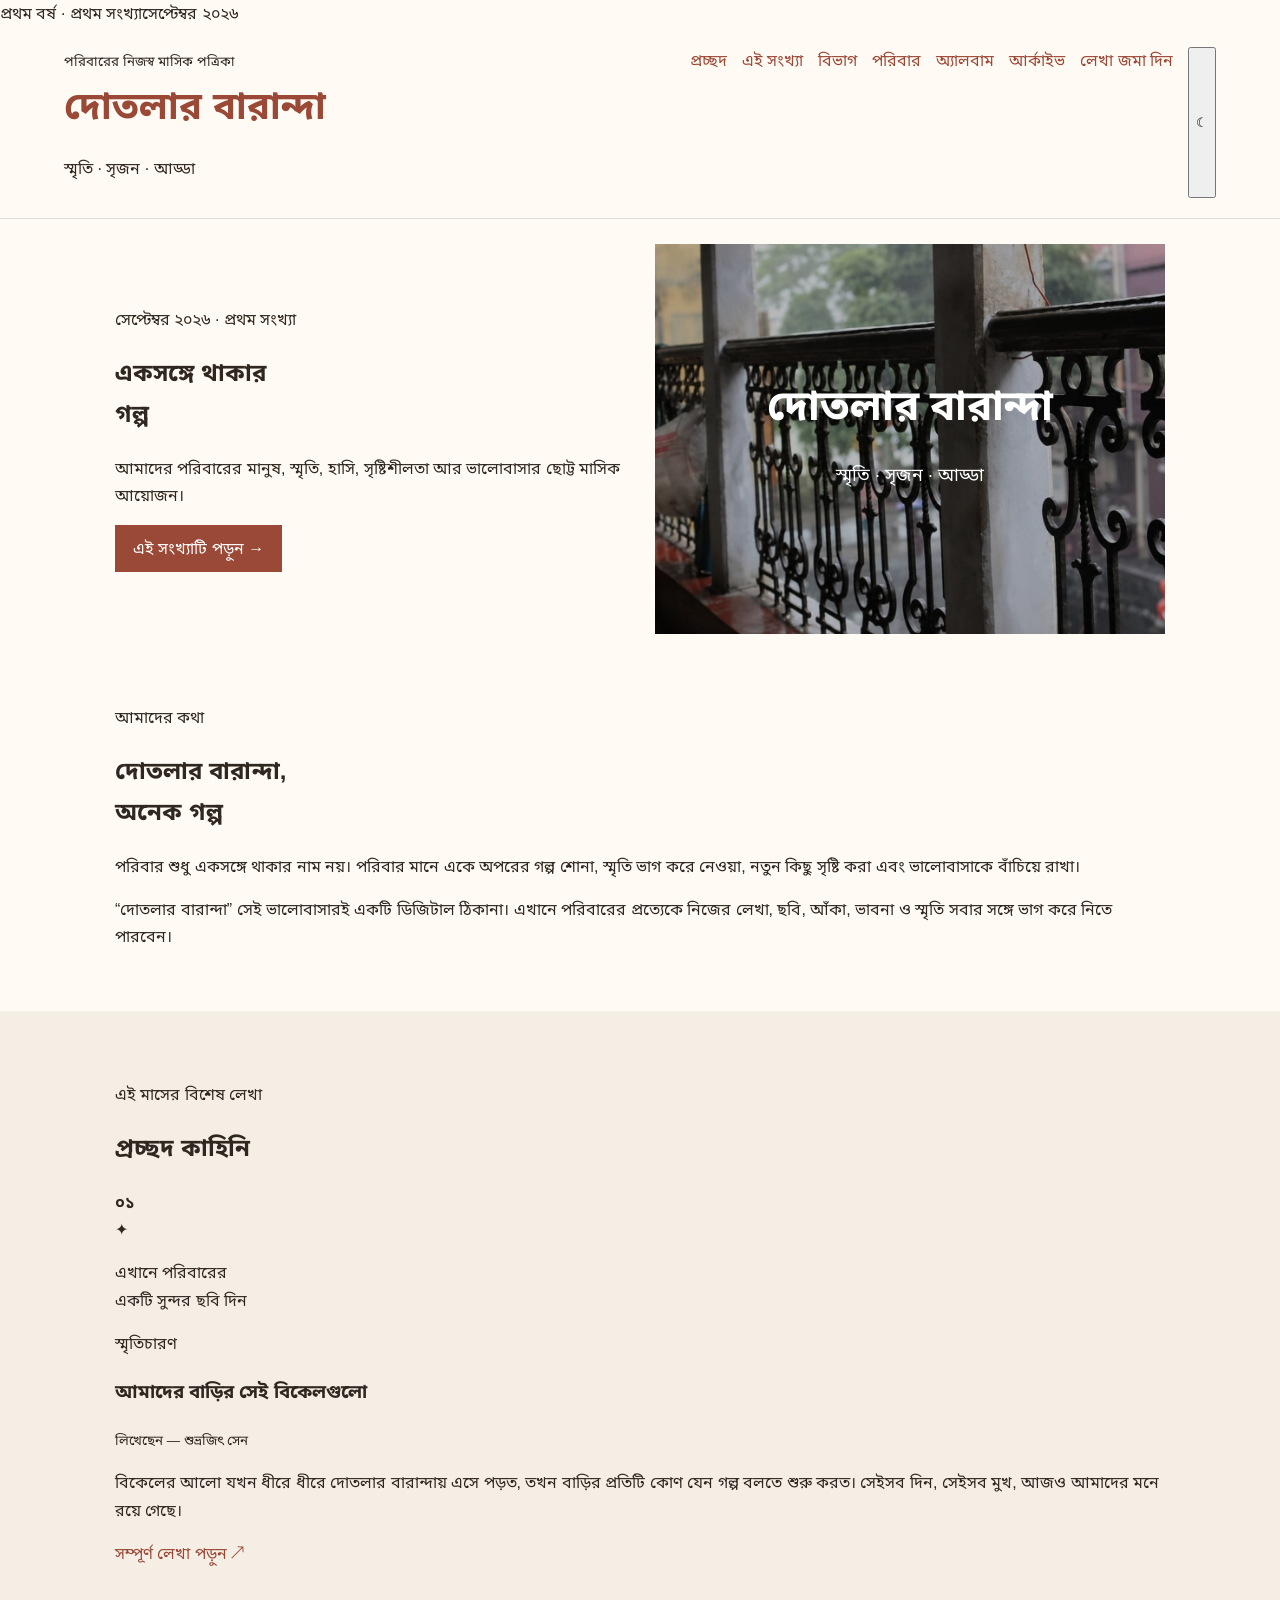
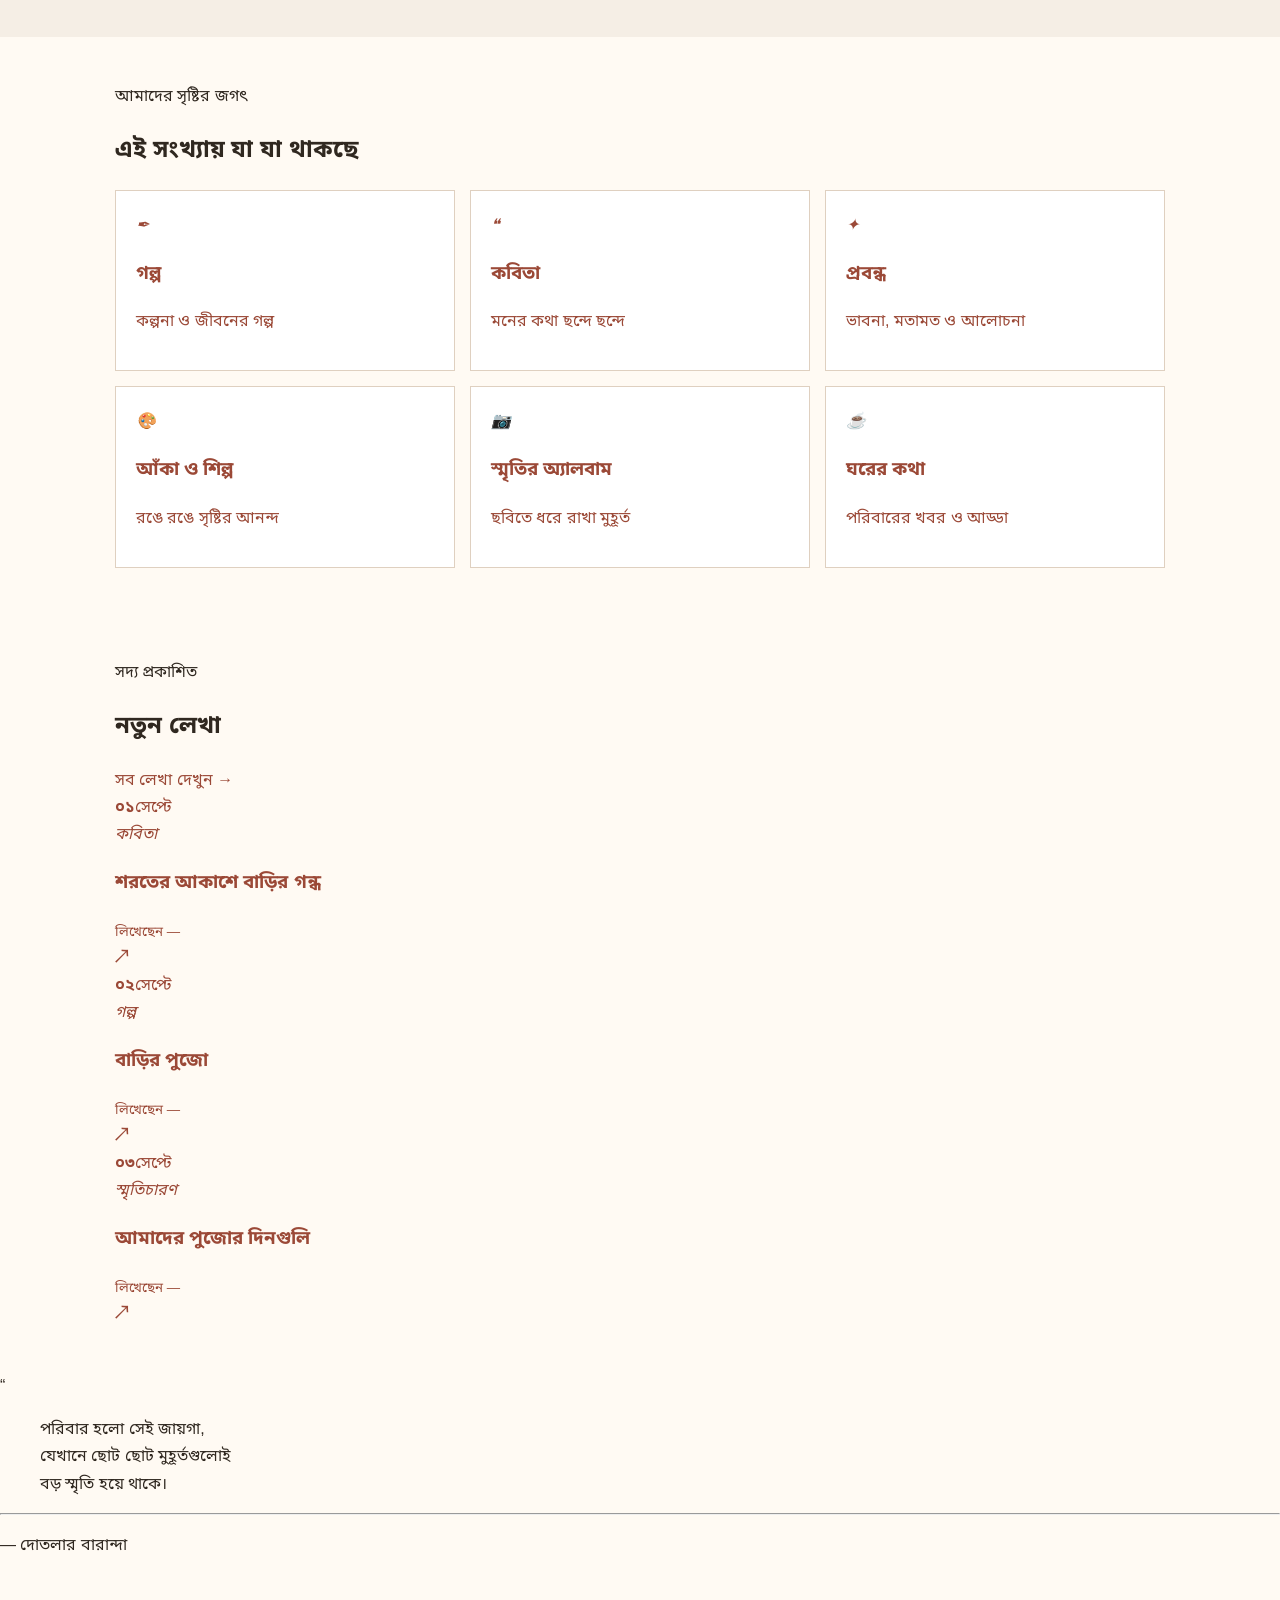
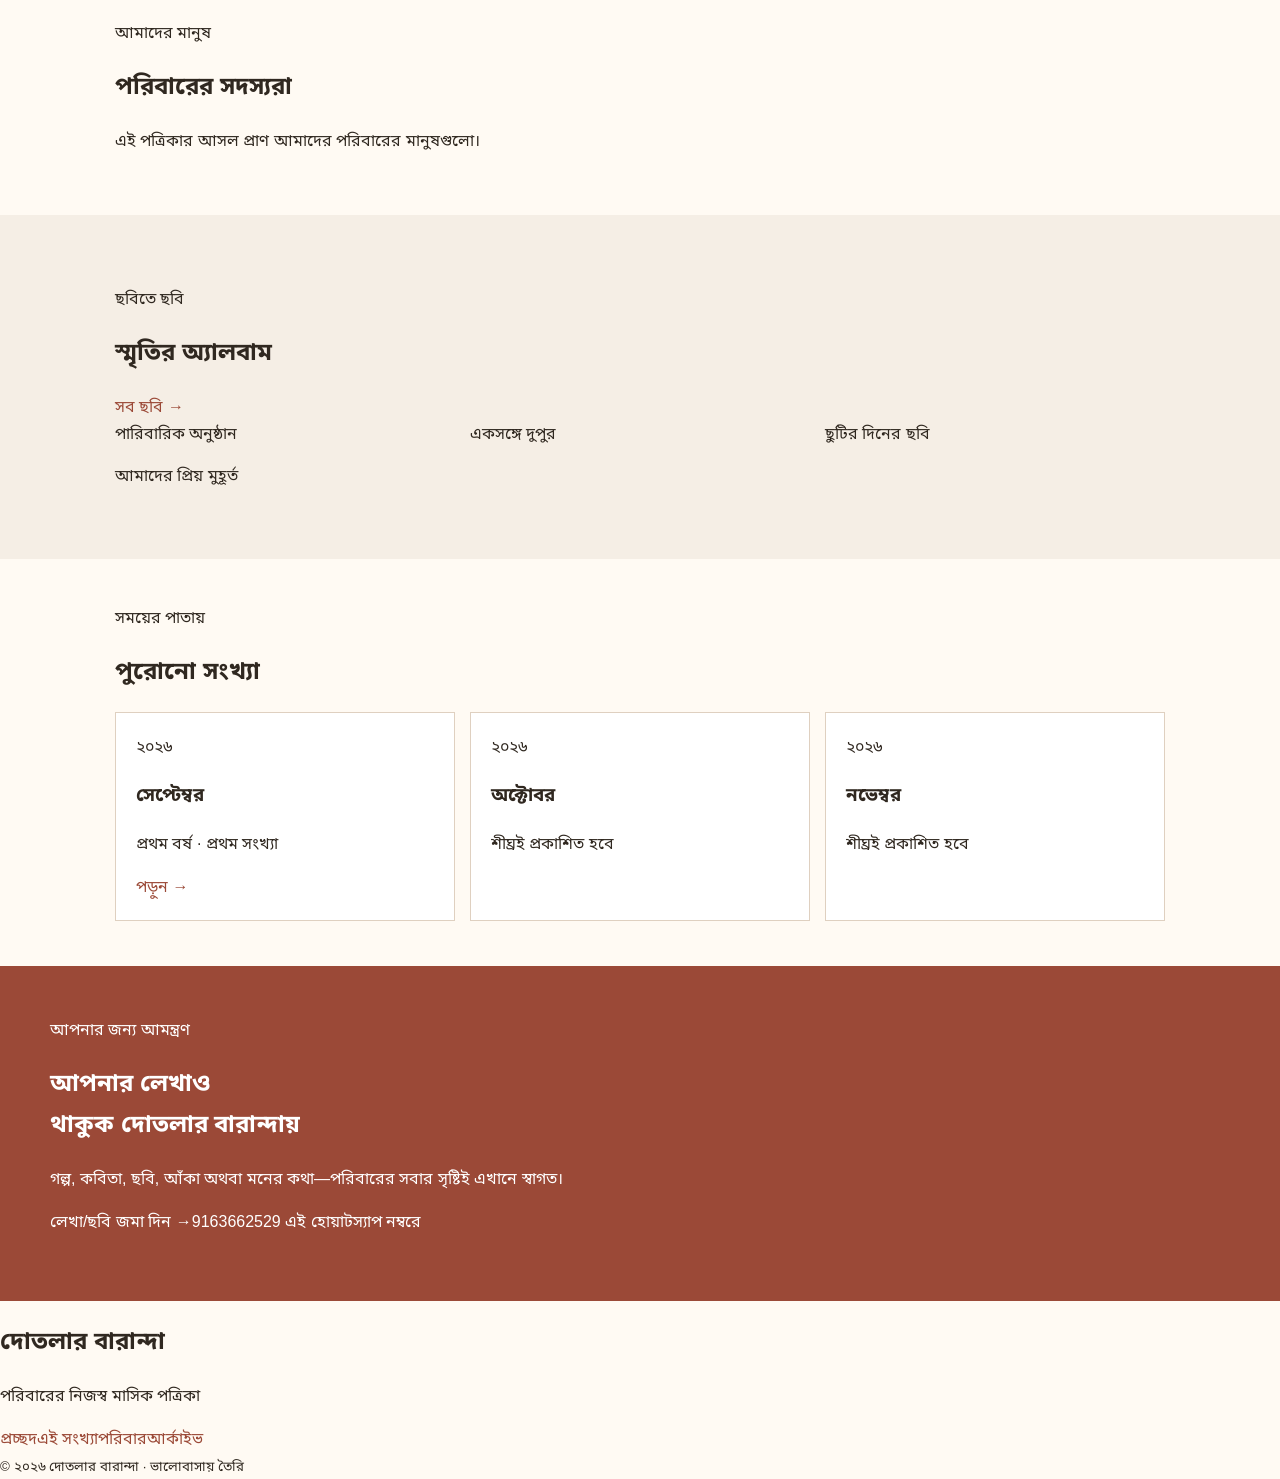
==== index.html @ 8ee97fcc "Correct spelling in submit section header" ====
<!DOCTYPE html>
<html lang="bn">
<head>
<meta charset="UTF-8">
<meta name="viewport" content="width=device-width, initial-scale=1.0">
<title>দোতলার বারান্দা | পারিবারিক মাসিক পত্রিকা</title>
<meta name="description" content="আমাদের পরিবারের নিজস্ব মাসিক সাহিত্য, শিল্প ও স্মৃতির পত্রিকা">
<link rel="preconnect" href="https://fonts.googleapis.com">
<link rel="preconnect" href="https://fonts.gstatic.com" crossorigin>
<link href="https://fonts.googleapis.com/css2?family=Noto+Sans+Bengali:wght@400;500;600;700&family=Noto+Serif+Bengali:wght@400;500;600;700;800&display=swap" rel="stylesheet">
<link rel="stylesheet" href="style.css">
</head>
<body>
<div class="topbar"><span>প্রথম বর্ষ · প্রথম সংখ্যা</span><span>সেপ্টেম্বর ২০২৬</span></div>
<header class="site-header">
  <div class="brand">
    <small>পরিবারের নিজস্ব মাসিক পত্রিকা</small>
    <h1>দোতলার বারান্দা</h1>
    <p>স্মৃতি · সৃজন · আড্ডা</p>
  </div>
  <button class="menu-toggle" aria-label="মেনু খুলুন">☰</button>
  <nav class="nav">
    <a href="#home">প্রচ্ছদ</a><a href="#issue">এই সংখ্যা</a><a href="#sections">বিভাগ</a>
    <a href="#family">পরিবার</a><a href="#gallery">অ্যালবাম</a><a href="#archive">আর্কাইভ</a>
    <a href="#submit">লেখা জমা দিন</a><button id="themeToggle" class="theme-btn" title="ডার্ক মোড">☾</button>
  </nav>
</header>

<main id="home">
<section class="hero wrap">
  <div class="hero-copy">
    <span class="eyebrow">সেপ্টেম্বর ২০২৬ · প্রথম সংখ্যা</span>
    <h2>একসঙ্গে থাকার<br>গল্প</h2>
    <p>আমাদের পরিবারের মানুষ, স্মৃতি, হাসি, সৃষ্টিশীলতা আর ভালোবাসার ছোট্ট মাসিক আয়োজন।</p>
    <a class="btn" href="#issue">এই সংখ্যাটি পড়ুন <span>→</span></a>
  </div>
 <div class="cover">
  <img src="cover.jpg" alt="দোতলার বারান্দার প্রচ্ছদ">
  <div class="cover-overlay">
    <h1>দোতলার বারান্দা</h1>
    <p>স্মৃতি · সৃজন · আড্ডা</p>
  </div>
</div>
    
</section>

<section class="intro wrap section">
  <div><span class="eyebrow">আমাদের কথা</span><h2>দোতলার বারান্দা,<br>অনেক গল্প</h2></div>
  <div class="intro-text"><p class="lead">পরিবার শুধু একসঙ্গে থাকার নাম নয়। পরিবার মানে একে অপরের গল্প শোনা, স্মৃতি ভাগ করে নেওয়া, নতুন কিছু সৃষ্টি করা এবং ভালোবাসাকে বাঁচিয়ে রাখা।</p><p>“দোতলার বারান্দা” সেই ভালোবাসারই একটি ডিজিটাল ঠিকানা। এখানে পরিবারের প্রত্যেকে নিজের লেখা, ছবি, আঁকা, ভাবনা ও স্মৃতি সবার সঙ্গে ভাগ করে নিতে পারবেন।</p></div>
</section>

<section id="issue" class="paper section">
  <div class="wrap">
    <div class="section-head"><div><span class="eyebrow">এই মাসের বিশেষ লেখা</span><h2>প্রচ্ছদ কাহিনি</h2></div><b class="issue-no">০১</b></div>
    <div class="feature-grid">
      <div class="photo-placeholder"><span>✦</span><p>এখানে পরিবারের<br>একটি সুন্দর ছবি দিন</p></div>
      <article><span class="tag">স্মৃতিচারণ</span><h3>আমাদের বাড়ির সেই বিকেলগুলো</h3><small>লিখেছেন — শুভ্রজিৎ সেন</small><p>বিকেলের আলো যখন ধীরে ধীরে দোতলার বারান্দায় এসে পড়ত, তখন বাড়ির প্রতিটি কোণ যেন গল্প বলতে শুরু করত। সেইসব দিন, সেইসব মুখ, আজও আমাদের মনে রয়ে গেছে।</p><a class="text-link" href="article.html?id=featured">সম্পূর্ণ লেখা পড়ুন ↗</a></article>
    </div>
  </div>
</section>

<section id="sections" class="section wrap">
  <div class="center"><span class="eyebrow">আমাদের সৃষ্টির জগৎ</span><h2>এই সংখ্যায় যা যা থাকছে</h2></div>
  <div class="category-grid">
    <a class="category" href="article.html?category=গল্প"><i>✒</i><h3>গল্প</h3><p>কল্পনা ও জীবনের গল্প</p></a>
    <a class="category" href="article.html?category=কবিতা"><i>❝</i><h3>কবিতা</h3><p>মনের কথা ছন্দে ছন্দে</p></a>
    <a class="category" href="article.html?category=প্রবন্ধ"><i>✦</i><h3>প্রবন্ধ</h3><p>ভাবনা, মতামত ও আলোচনা</p></a>
    <a class="category" href="gallery.html"><i>🎨</i><h3>আঁকা ও শিল্প</h3><p>রঙে রঙে সৃষ্টির আনন্দ</p></a>
    <a class="category" href="gallery.html"><i>📷</i><h3>স্মৃতির অ্যালবাম</h3><p>ছবিতে ধরে রাখা মুহূর্ত</p></a>
    <a class="category" href="#family"><i>☕</i><h3>ঘরের কথা</h3><p>পরিবারের খবর ও আড্ডা</p></a>
  </div>
</section>

<section class="section latest wrap">
  <div class="section-head"><div><span class="eyebrow">সদ্য প্রকাশিত</span><h2>নতুন লেখা</h2></div><a class="text-link" href="article.html">সব লেখা দেখুন →</a></div>
  <div class="article-list">
    <a class="article-row" href="article.html?id=poem"><div class="date"><b>০১</b><span>সেপ্টে</span></div><div><em>কবিতা</em><h3>শরতের আকাশে বাড়ির গন্ধ</h3><small>লিখেছেন — </small></div><strong>↗</strong></a>
    <a class="article-row" href="article.html?id=story"><div class="date"><b>০২</b><span>সেপ্টে</span></div><div><em>গল্প</em><h3>বাড়ির পুজো</h3><small>লিখেছেন — </small></div><strong>↗</strong></a>
    <a class="article-row" href="article.html?id=memory"><div class="date"><b>০৩</b><span>সেপ্টে</span></div><div><em>স্মৃতিচারণ</em><h3>আমাদের পুজোর দিনগুলি</h3><small>লিখেছেন — </small></div><strong>↗</strong></a>
  </div>
</section>

<section class="quote"><div>“</div><blockquote>পরিবার হলো সেই জায়গা,<br>যেখানে ছোট ছোট মুহূর্তগুলোই<br>বড় স্মৃতি হয়ে থাকে।</blockquote><hr><p>— দোতলার বারান্দা</p></section>

<section id="family" class="section wrap">
  <div class="center"><span class="eyebrow">আমাদের মানুষ</span><h2>পরিবারের সদস্যরা</h2><p>এই পত্রিকার আসল প্রাণ আমাদের পরিবারের মানুষগুলো।</p></div>
  <div class="family-grid">
  
  </div>
</section>

<section id="gallery" class="section paper">
  <div class="wrap"><div class="section-head"><div><span class="eyebrow">ছবিতে ছবি</span><h2>স্মৃতির অ্যালবাম</h2></div><a class="text-link" href="gallery.html">সব ছবি →</a></div>
  <div class="gallery"><div class="g tall">পারিবারিক অনুষ্ঠান</div><div class="g">একসঙ্গে দুপুর</div><div class="g">ছুটির দিনের ছবি</div><div class="g wide">আমাদের প্রিয় মুহূর্ত</div></div></div>
</section>

<section id="archive" class="section wrap">
  <div class="center"><span class="eyebrow">সময়ের পাতায়</span><h2>পুরোনো সংখ্যা</h2></div>
  <div class="archive"><div class="archive-card active"><span>২০২৬</span><h3>সেপ্টেম্বর</h3><p>প্রথম বর্ষ · প্রথম সংখ্যা</p><a href="#issue">পড়ুন →</a></div><div class="archive-card"><span>২০২৬</span><h3>অক্টোবর</h3><p>শীঘ্রই প্রকাশিত হবে</p></div><div class="archive-card"><span>২০২৬</span><h3>নভেম্বর</h3><p>শীঘ্রই প্রকাশিত হবে</p></div></div>
</section>

<section id="submit" class="submit"><div><span class="eyebrow">আপনার জন্য আমন্ত্রণ</span><h2>আপনার লেখাও<br>থাকুক দোতলার বারান্দায়</h2><p>গল্প, কবিতা, ছবি, আঁকা অথবা মনের কথা—পরিবারের সবার সৃষ্টিই এখানে স্বাগত।</p>
</p> লেখা/ছবি জমা দিন →9163662529 এই হোয়াটস্যাপ নম্বরে</p>
</main>
<footer><h2>দোতলার বারান্দা</h2><p>পরিবারের নিজস্ব মাসিক পত্রিকা</p><div><a href="#home">প্রচ্ছদ</a><a href="#issue">এই সংখ্যা</a><a href="#family">পরিবার</a><a href="#archive">আর্কাইভ</a></div><small>© ২০২৬ দোতলার বারান্দা · ভালোবাসায় তৈরি</small></footer>
<script src="script.js"></script>
</body></html>
---- style.css ----
*{box-sizing:border-box}body{margin:0;font-family:Arial,'Noto Sans Bengali',sans-serif;line-height:1.7;background:#fffaf3;color:#302820}a{color:#9b4937;text-decoration:none}.wrap{max-width:1100px;margin:auto;padding:25px}.section{padding:45px 25px}.btn{display:inline-block;background:#9b4937;color:white;padding:10px 18px;border:0;cursor:pointer}.category,.archive-card{border:1px solid #dfd0c0;padding:20px;background:#fff}.nav{display:flex;gap:15px;flex-wrap:wrap}.menu-toggle{display:none}.site-header{padding:20px 5%;display:flex;justify-content:space-between;border-bottom:1px solid #ddd}.brand h1{font-size:38px;color:#9b4937;margin:0}.hero{display:grid;grid-template-columns:1fr 1fr;gap:30px;align-items:center}.cover-title{font-size:50px}.category-grid,.archive,.gallery{display:grid;grid-template-columns:repeat(3,1fr);gap:15px}.paper{background:#f5eee5}.submit{background:#9b4937;color:#fff;padding:50px}@media(max-width:700px){.hero{grid-template-columns:1fr}.category-grid,.archive,.gallery{grid-template-columns:1fr}.nav{display:none}.nav.open{display:flex;flex-direction:column}.menu-toggle{display:block}.brand h1{font-size:30px}}
.cover {
  position: relative;
  padding: 0;
  overflow: hidden;
  min-height: 390px;
}

.cover img {
  width: 100%;
  height: 390px;
  object-fit: cover;
  display: block;
}

.cover-overlay {
  position: absolute;
  inset: 0;
  display: flex;
  flex-direction: column;
  justify-content: center;
  align-items: center;
  text-align: center;
  background: rgba(0,0,0,0.28);
  color: white;
}

.cover-overlay h1 {
  font-size: 42px;
  margin: 0;
}

.cover-overlay p {
  font-size: 18px;
}
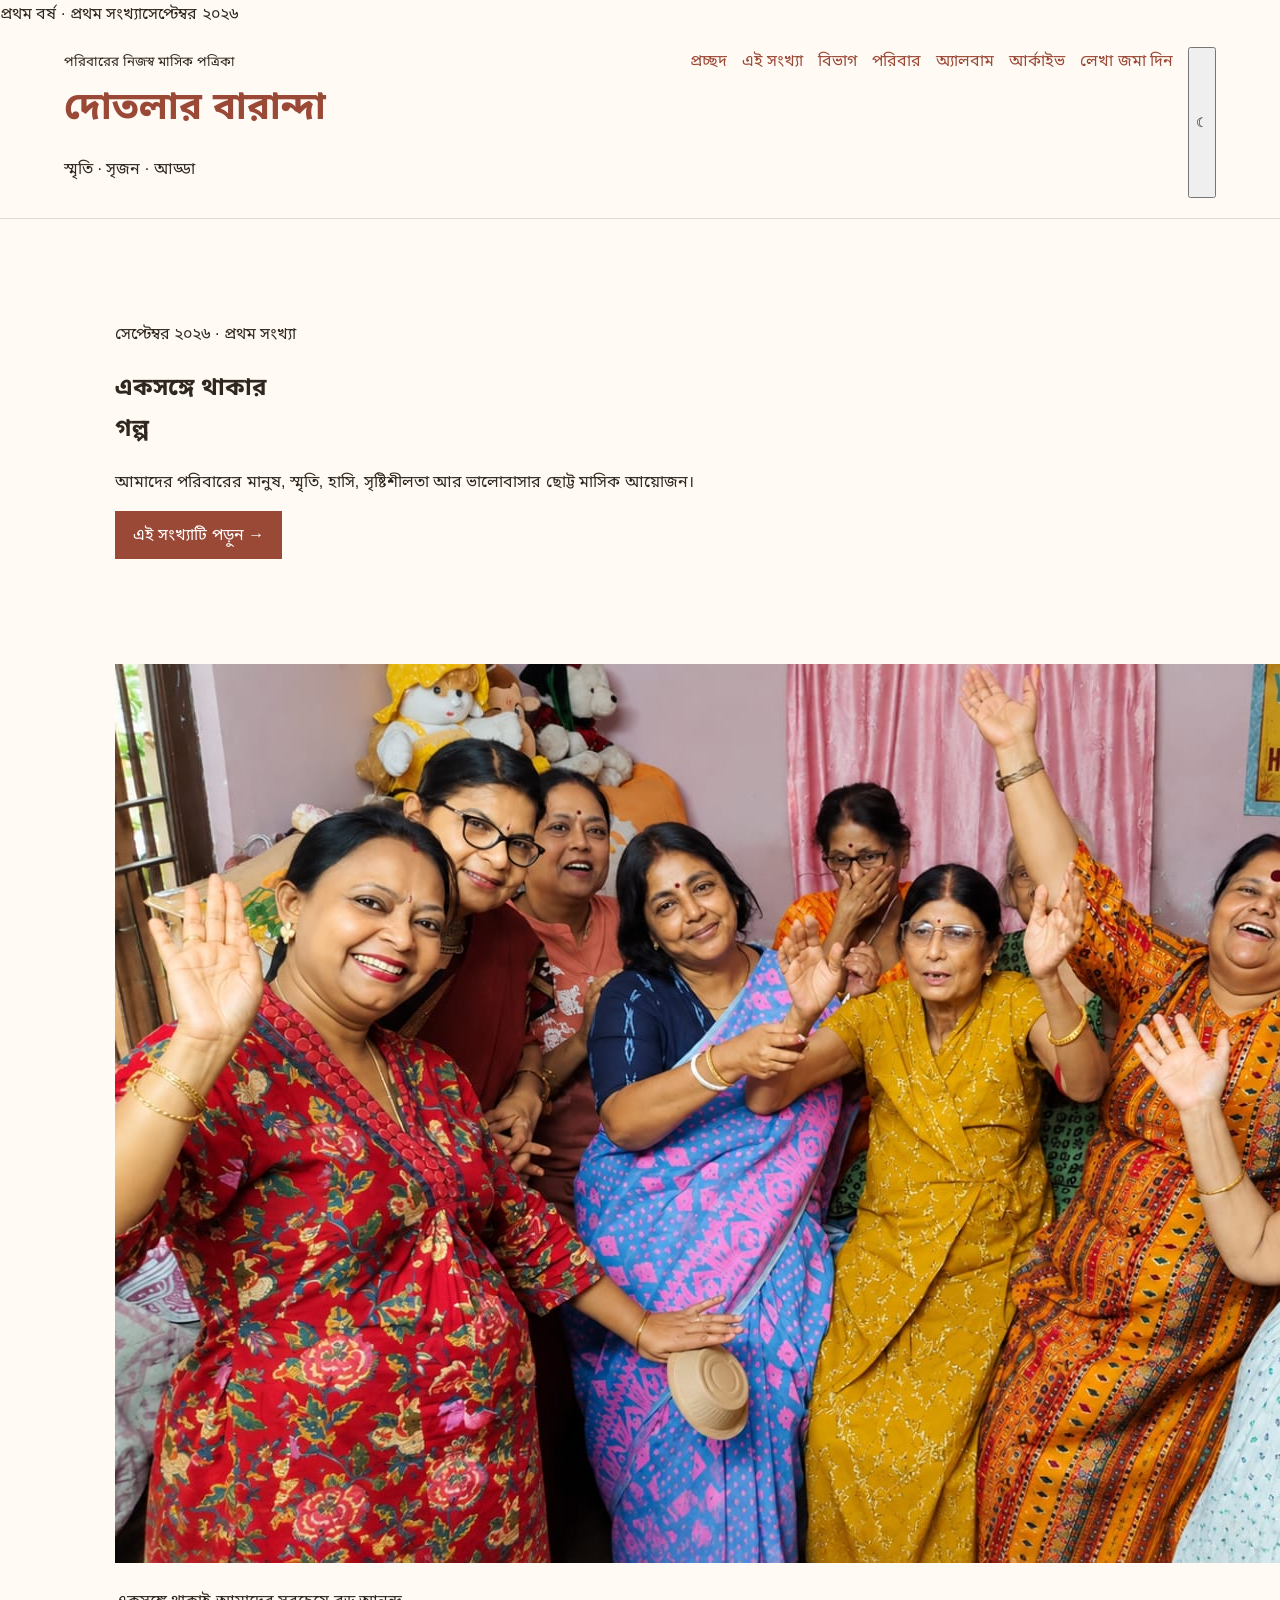
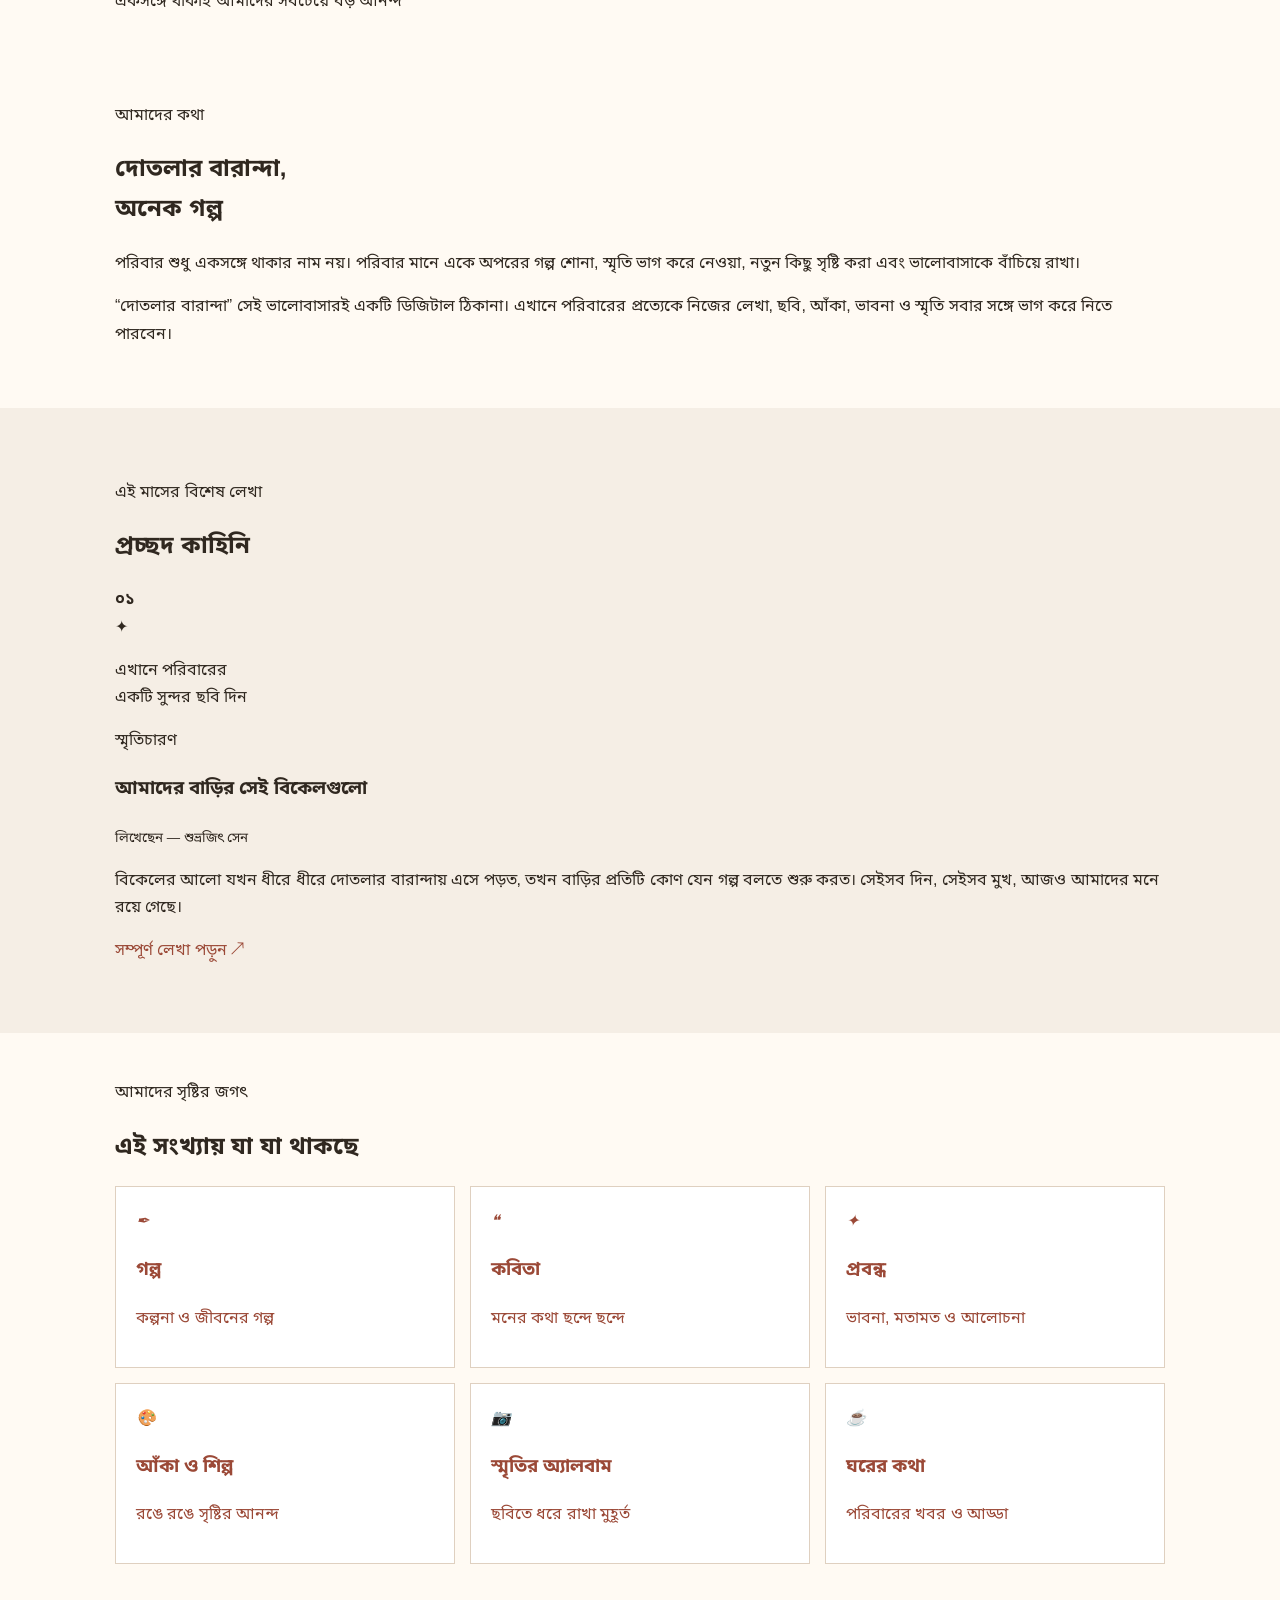
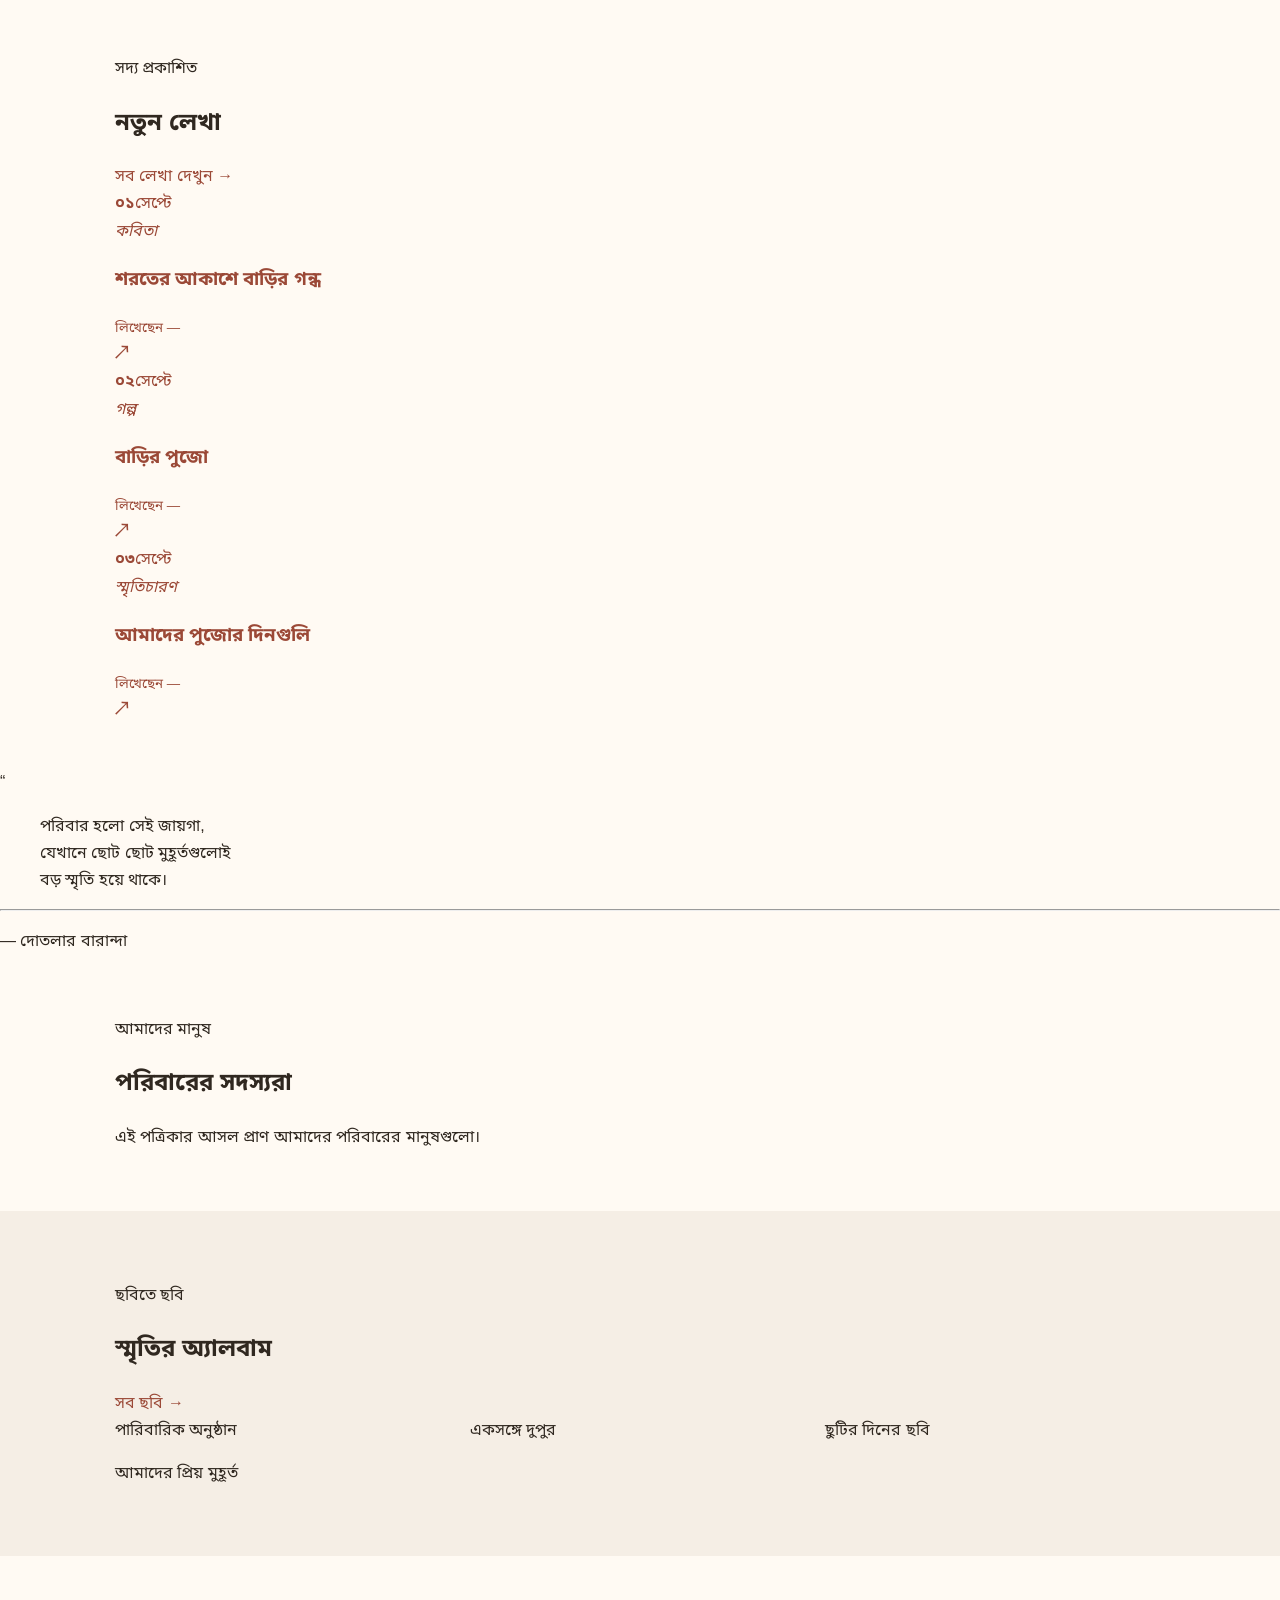
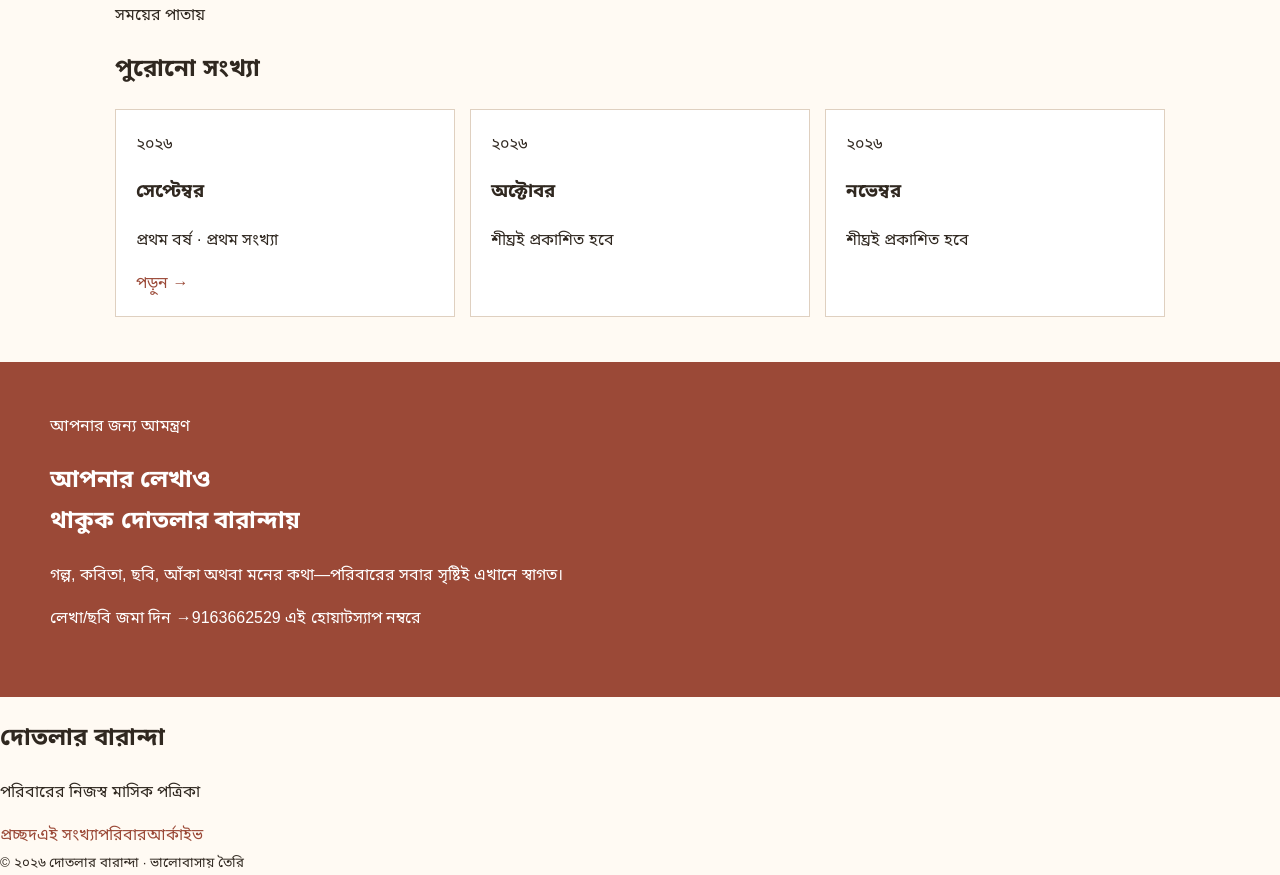
==== commit 891854bf: "Add family photo section to index.html" ====
--- a/index.html
+++ b/index.html
@@ -41,7 +41,10 @@
     <p>স্মৃতি · সৃজন · আড্ডা</p>
   </div>
 </div>
-    
+    <div class="family-photo">
+  <img src="family-photo.jpg" alt="আমাদের পরিবারের সুন্দর ছবি">
+  <p>একসঙ্গে থাকাই আমাদের সবচেয়ে বড় আনন্দ</p>
+</div>
 </section>
 
 <section class="intro wrap section">
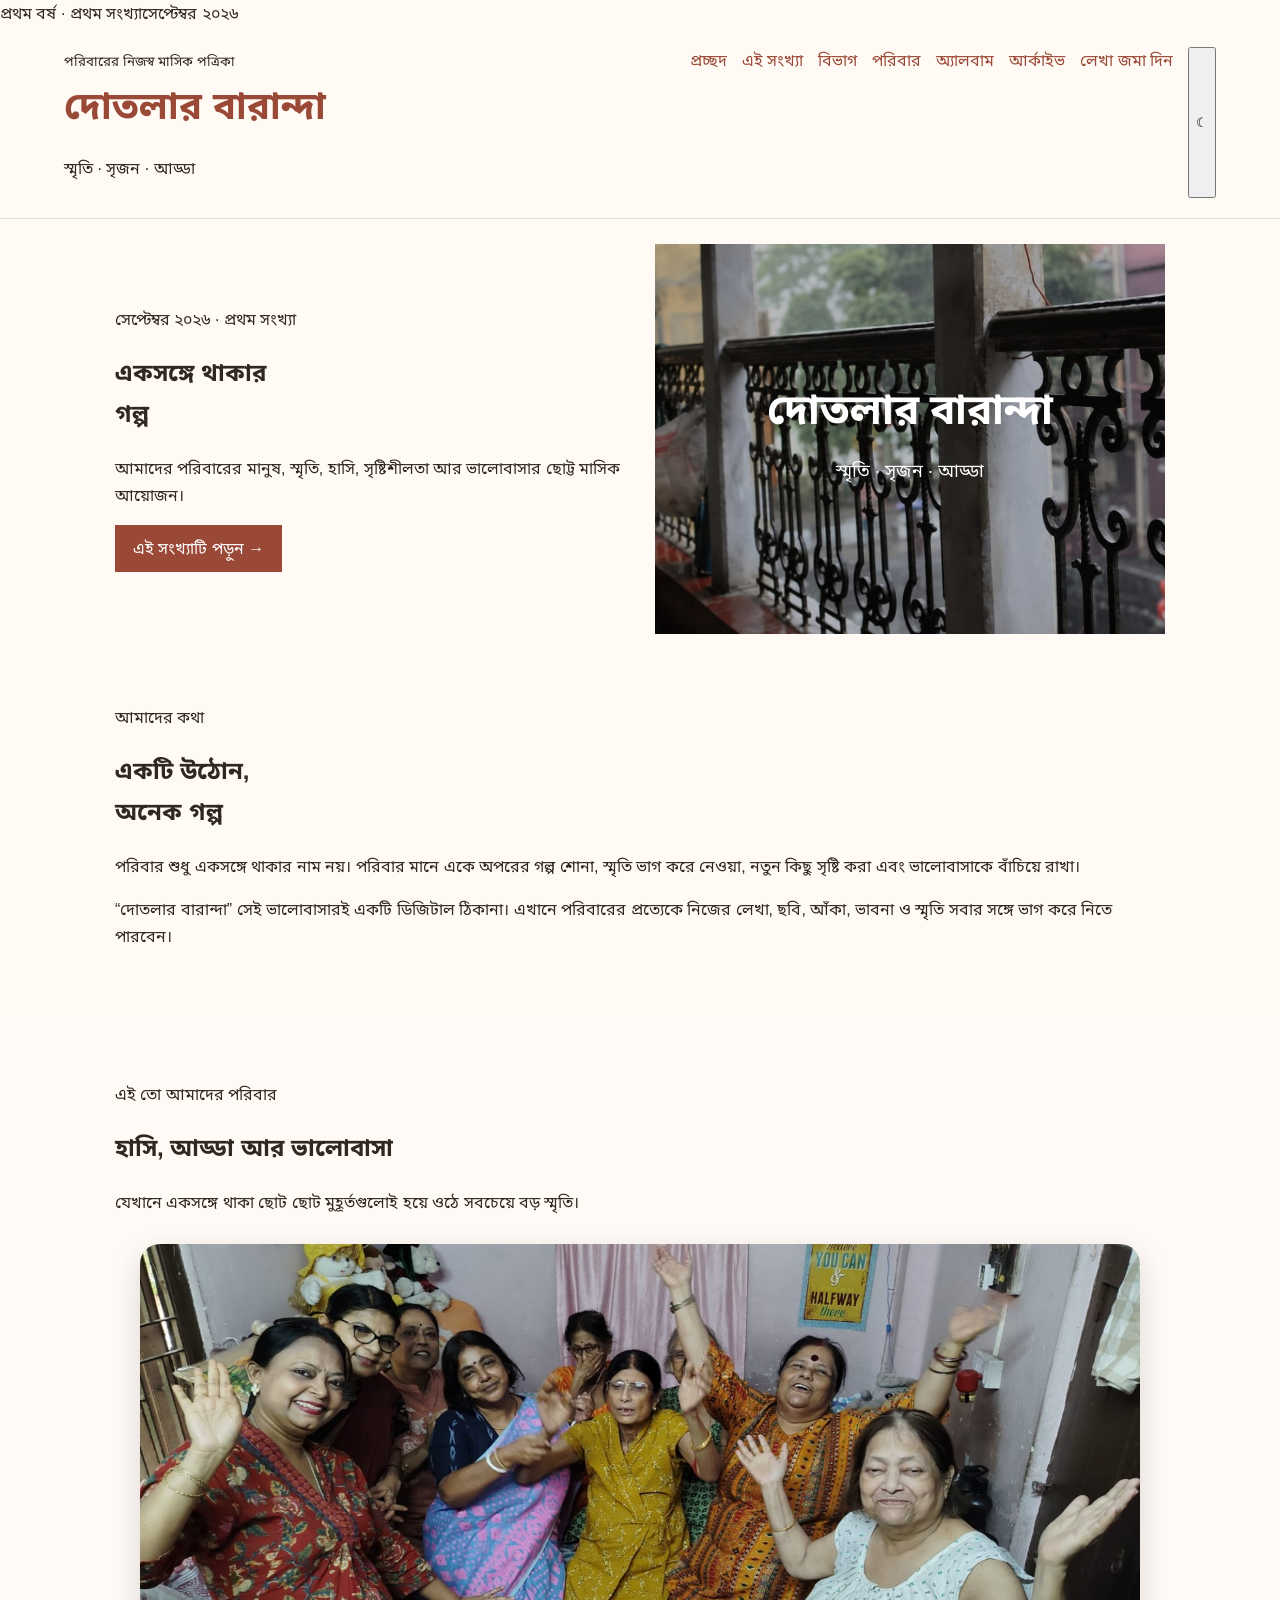
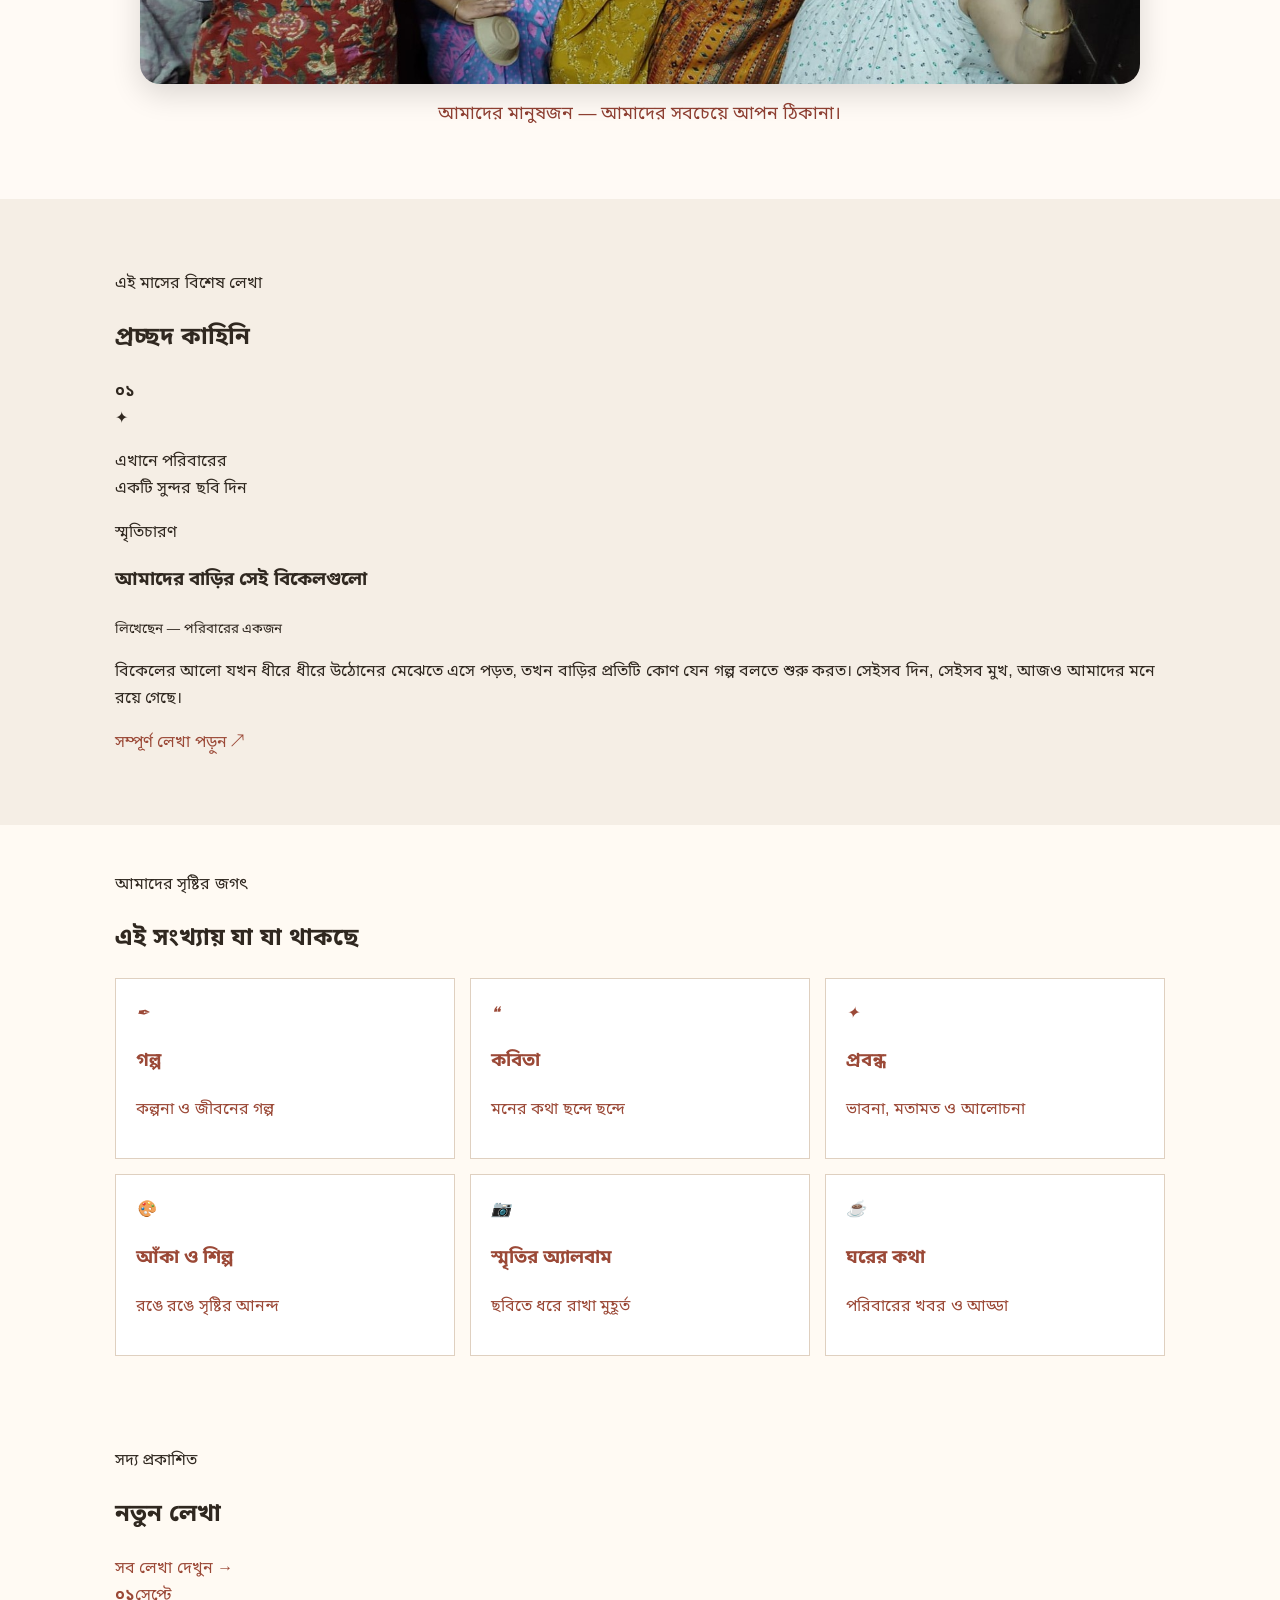
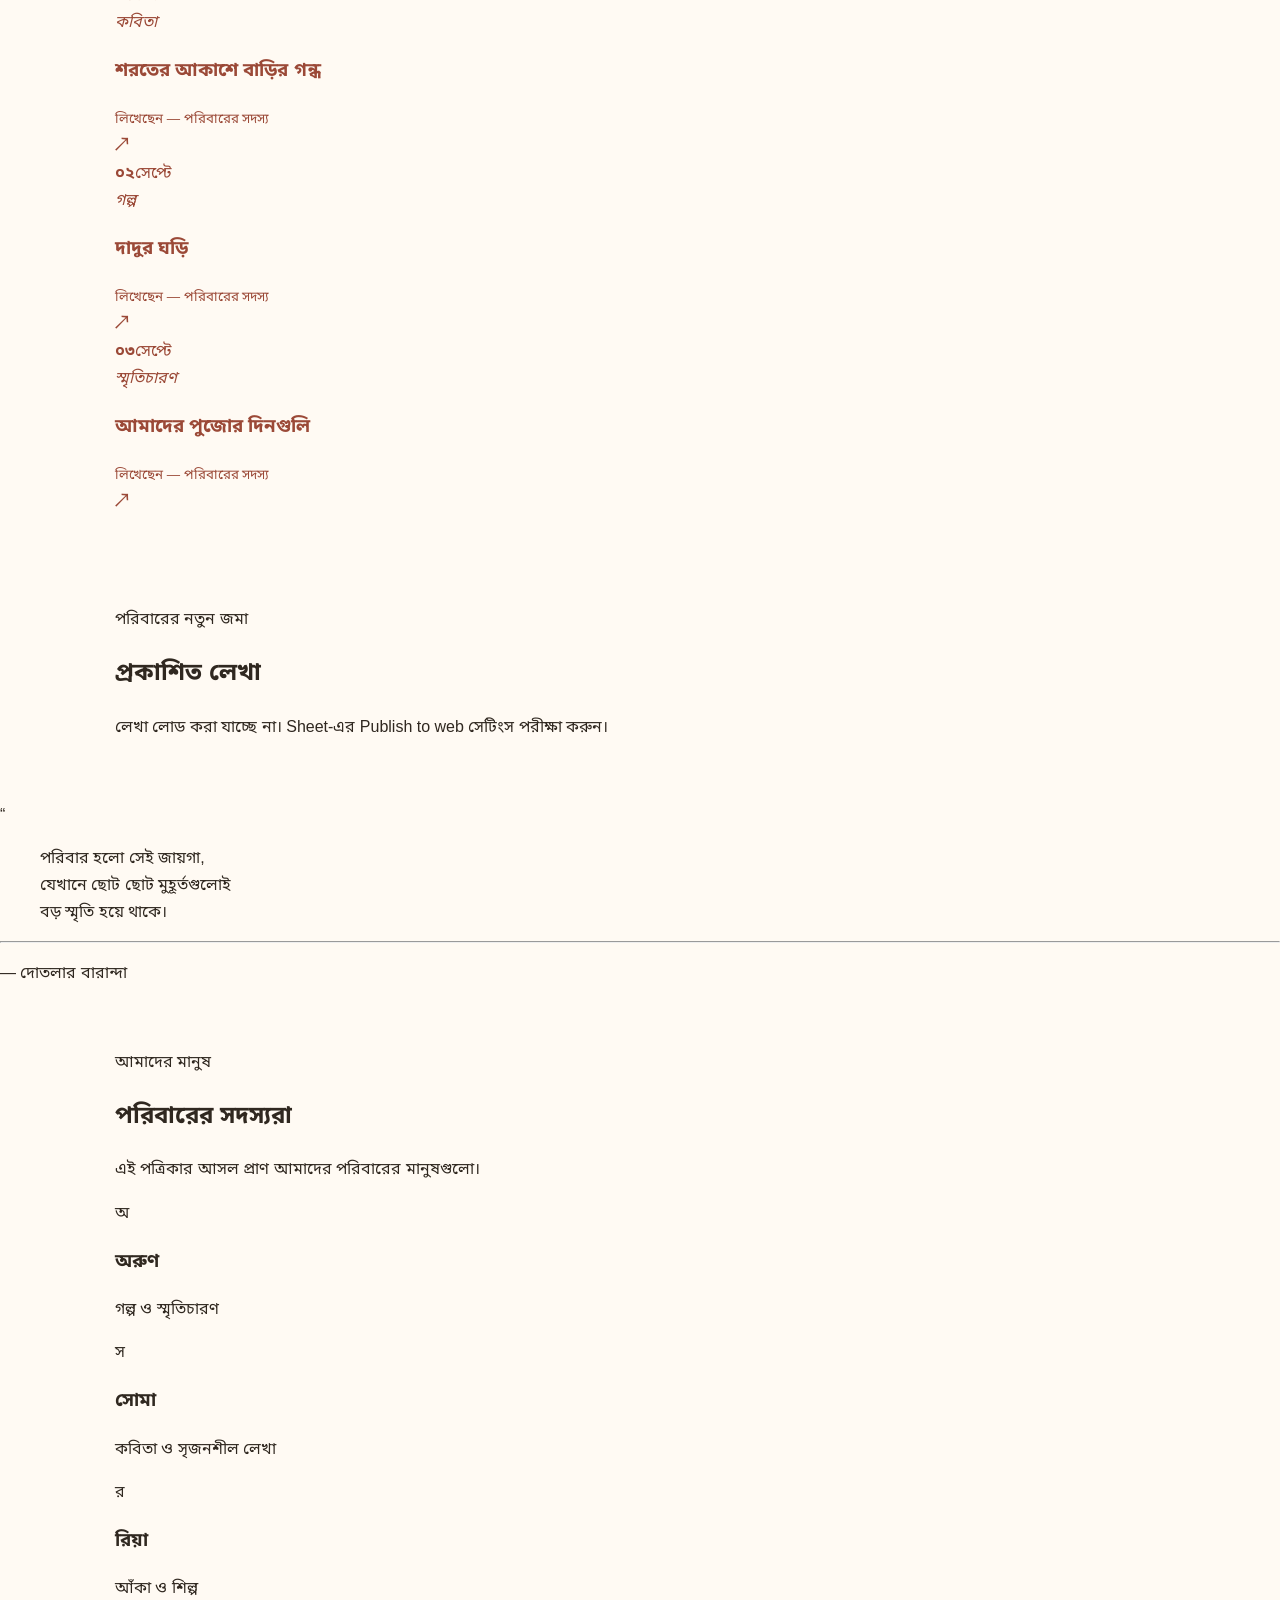
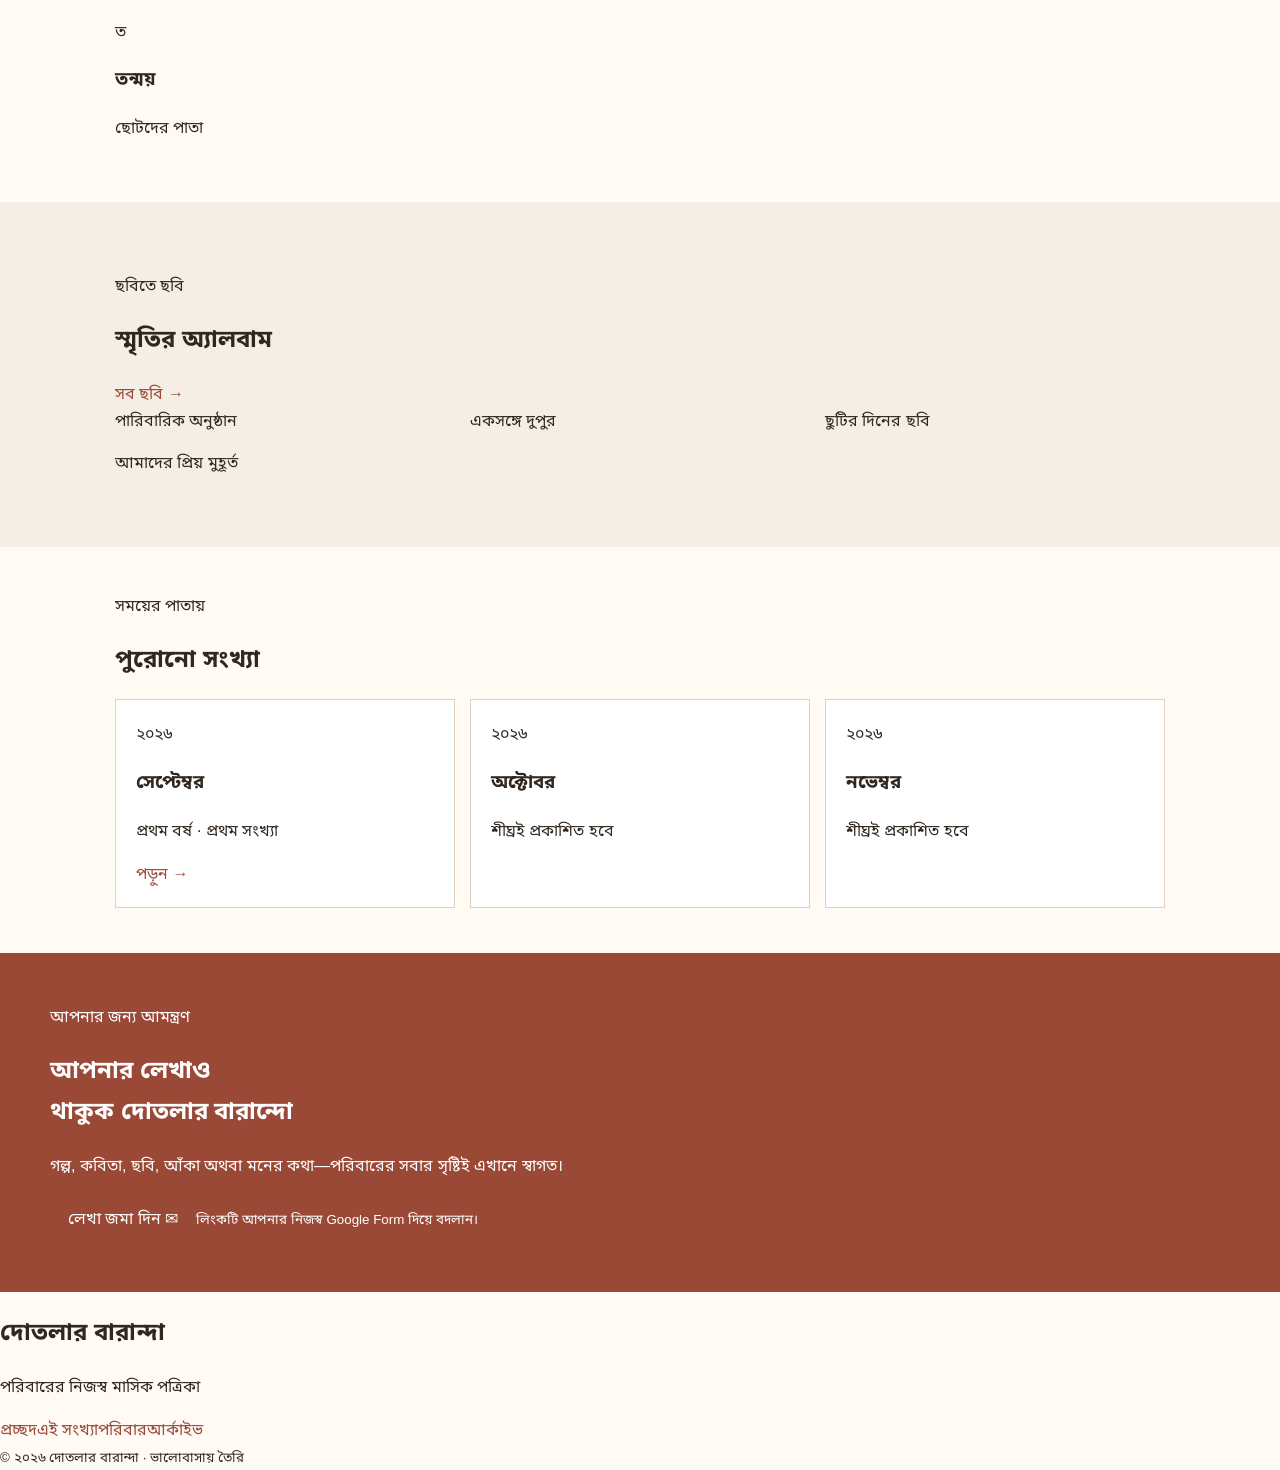
==== commit 471480d4: "Add files via upload" ====
--- a/index.html
+++ b/index.html
@@ -34,22 +34,32 @@
     <p>আমাদের পরিবারের মানুষ, স্মৃতি, হাসি, সৃষ্টিশীলতা আর ভালোবাসার ছোট্ট মাসিক আয়োজন।</p>
     <a class="btn" href="#issue">এই সংখ্যাটি পড়ুন <span>→</span></a>
   </div>
- <div class="cover">
-  <img src="cover.jpg" alt="দোতলার বারান্দার প্রচ্ছদ">
-  <div class="cover-overlay">
-    <h1>দোতলার বারান্দা</h1>
-    <p>স্মৃতি · সৃজন · আড্ডা</p>
+  <div class="cover">
+    <img src="cover.jpg" alt="দোতলার বারান্দার প্রচ্ছদ">
+    <div class="cover-overlay">
+      <h1>দোতলার বারান্দা</h1>
+      <p>স্মৃতি · সৃজন · আড্ডা</p>
+    </div>
   </div>
-</div>
-    <div class="family-photo">
-  <img src="family-photo.jpg" alt="আমাদের পরিবারের সুন্দর ছবি">
-  <p>একসঙ্গে থাকাই আমাদের সবচেয়ে বড় আনন্দ</p>
-</div>
 </section>
 
 <section class="intro wrap section">
-  <div><span class="eyebrow">আমাদের কথা</span><h2>দোতলার বারান্দা,<br>অনেক গল্প</h2></div>
+  <div><span class="eyebrow">আমাদের কথা</span><h2>একটি উঠোন,<br>অনেক গল্প</h2></div>
   <div class="intro-text"><p class="lead">পরিবার শুধু একসঙ্গে থাকার নাম নয়। পরিবার মানে একে অপরের গল্প শোনা, স্মৃতি ভাগ করে নেওয়া, নতুন কিছু সৃষ্টি করা এবং ভালোবাসাকে বাঁচিয়ে রাখা।</p><p>“দোতলার বারান্দা” সেই ভালোবাসারই একটি ডিজিটাল ঠিকানা। এখানে পরিবারের প্রত্যেকে নিজের লেখা, ছবি, আঁকা, ভাবনা ও স্মৃতি সবার সঙ্গে ভাগ করে নিতে পারবেন।</p></div>
+</section>
+
+<section id="family-photo" class="section family-photo-section">
+  <div class="wrap">
+    <div class="center">
+      <span class="eyebrow">এই তো আমাদের পরিবার</span>
+      <h2>হাসি, আড্ডা আর ভালোবাসা</h2>
+      <p>যেখানে একসঙ্গে থাকা ছোট ছোট মুহূর্তগুলোই হয়ে ওঠে সবচেয়ে বড় স্মৃতি।</p>
+    </div>
+    <div class="family-photo">
+      <img src="family-photo.jpg" alt="দোতলার বারান্দার পরিবারের সুন্দর মুহূর্ত">
+      <p>আমাদের মানুষজন — আমাদের সবচেয়ে আপন ঠিকানা।</p>
+    </div>
+  </div>
 </section>
 
 <section id="issue" class="paper section">
@@ -57,7 +67,7 @@
     <div class="section-head"><div><span class="eyebrow">এই মাসের বিশেষ লেখা</span><h2>প্রচ্ছদ কাহিনি</h2></div><b class="issue-no">০১</b></div>
     <div class="feature-grid">
       <div class="photo-placeholder"><span>✦</span><p>এখানে পরিবারের<br>একটি সুন্দর ছবি দিন</p></div>
-      <article><span class="tag">স্মৃতিচারণ</span><h3>আমাদের বাড়ির সেই বিকেলগুলো</h3><small>লিখেছেন — শুভ্রজিৎ সেন</small><p>বিকেলের আলো যখন ধীরে ধীরে দোতলার বারান্দায় এসে পড়ত, তখন বাড়ির প্রতিটি কোণ যেন গল্প বলতে শুরু করত। সেইসব দিন, সেইসব মুখ, আজও আমাদের মনে রয়ে গেছে।</p><a class="text-link" href="article.html?id=featured">সম্পূর্ণ লেখা পড়ুন ↗</a></article>
+      <article><span class="tag">স্মৃতিচারণ</span><h3>আমাদের বাড়ির সেই বিকেলগুলো</h3><small>লিখেছেন — পরিবারের একজন</small><p>বিকেলের আলো যখন ধীরে ধীরে উঠোনের মেঝেতে এসে পড়ত, তখন বাড়ির প্রতিটি কোণ যেন গল্প বলতে শুরু করত। সেইসব দিন, সেইসব মুখ, আজও আমাদের মনে রয়ে গেছে।</p><a class="text-link" href="article.html?id=featured">সম্পূর্ণ লেখা পড়ুন ↗</a></article>
     </div>
   </div>
 </section>
@@ -77,10 +87,15 @@
 <section class="section latest wrap">
   <div class="section-head"><div><span class="eyebrow">সদ্য প্রকাশিত</span><h2>নতুন লেখা</h2></div><a class="text-link" href="article.html">সব লেখা দেখুন →</a></div>
   <div class="article-list">
-    <a class="article-row" href="article.html?id=poem"><div class="date"><b>০১</b><span>সেপ্টে</span></div><div><em>কবিতা</em><h3>শরতের আকাশে বাড়ির গন্ধ</h3><small>লিখেছেন — </small></div><strong>↗</strong></a>
-    <a class="article-row" href="article.html?id=story"><div class="date"><b>০২</b><span>সেপ্টে</span></div><div><em>গল্প</em><h3>বাড়ির পুজো</h3><small>লিখেছেন — </small></div><strong>↗</strong></a>
-    <a class="article-row" href="article.html?id=memory"><div class="date"><b>০৩</b><span>সেপ্টে</span></div><div><em>স্মৃতিচারণ</em><h3>আমাদের পুজোর দিনগুলি</h3><small>লিখেছেন — </small></div><strong>↗</strong></a>
+    <a class="article-row" href="article.html?id=poem"><div class="date"><b>০১</b><span>সেপ্টে</span></div><div><em>কবিতা</em><h3>শরতের আকাশে বাড়ির গন্ধ</h3><small>লিখেছেন — পরিবারের সদস্য</small></div><strong>↗</strong></a>
+    <a class="article-row" href="article.html?id=story"><div class="date"><b>০২</b><span>সেপ্টে</span></div><div><em>গল্প</em><h3>দাদুর ঘড়ি</h3><small>লিখেছেন — পরিবারের সদস্য</small></div><strong>↗</strong></a>
+    <a class="article-row" href="article.html?id=memory"><div class="date"><b>০৩</b><span>সেপ্টে</span></div><div><em>স্মৃতিচারণ</em><h3>আমাদের পুজোর দিনগুলি</h3><small>লিখেছেন — পরিবারের সদস্য</small></div><strong>↗</strong></a>
   </div>
+</section>
+
+<section id="live-posts" class="section wrap">
+  <div class="section-head"><div><span class="eyebrow">পরিবারের নতুন জমা</span><h2>প্রকাশিত লেখা</h2></div></div>
+  <div id="sheet-posts" class="article-list"><p>প্রকাশিত লেখা লোড হচ্ছে...</p></div>
 </section>
 
 <section class="quote"><div>“</div><blockquote>পরিবার হলো সেই জায়গা,<br>যেখানে ছোট ছোট মুহূর্তগুলোই<br>বড় স্মৃতি হয়ে থাকে।</blockquote><hr><p>— দোতলার বারান্দা</p></section>
@@ -88,7 +103,10 @@
 <section id="family" class="section wrap">
   <div class="center"><span class="eyebrow">আমাদের মানুষ</span><h2>পরিবারের সদস্যরা</h2><p>এই পত্রিকার আসল প্রাণ আমাদের পরিবারের মানুষগুলো।</p></div>
   <div class="family-grid">
-  
+    <div class="person"><div>অ</div><h3>অরুণ</h3><p>গল্প ও স্মৃতিচারণ</p></div>
+    <div class="person"><div>স</div><h3>সোমা</h3><p>কবিতা ও সৃজনশীল লেখা</p></div>
+    <div class="person"><div>র</div><h3>রিয়া</h3><p>আঁকা ও শিল্প</p></div>
+    <div class="person"><div>ত</div><h3>তন্ময়</h3><p>ছোটদের পাতা</p></div>
   </div>
 </section>
 
@@ -102,9 +120,8 @@
   <div class="archive"><div class="archive-card active"><span>২০২৬</span><h3>সেপ্টেম্বর</h3><p>প্রথম বর্ষ · প্রথম সংখ্যা</p><a href="#issue">পড়ুন →</a></div><div class="archive-card"><span>২০২৬</span><h3>অক্টোবর</h3><p>শীঘ্রই প্রকাশিত হবে</p></div><div class="archive-card"><span>২০২৬</span><h3>নভেম্বর</h3><p>শীঘ্রই প্রকাশিত হবে</p></div></div>
 </section>
 
-<section id="submit" class="submit"><div><span class="eyebrow">আপনার জন্য আমন্ত্রণ</span><h2>আপনার লেখাও<br>থাকুক দোতলার বারান্দায়</h2><p>গল্প, কবিতা, ছবি, আঁকা অথবা মনের কথা—পরিবারের সবার সৃষ্টিই এখানে স্বাগত।</p>
-</p> লেখা/ছবি জমা দিন →9163662529 এই হোয়াটস্যাপ নম্বরে</p>
+<section id="submit" class="submit"><div><span class="eyebrow">আপনার জন্য আমন্ত্রণ</span><h2>আপনার লেখাও<br>থাকুক দোতলার বারান্দাে</h2><p>গল্প, কবিতা, ছবি, আঁকা অথবা মনের কথা—পরিবারের সবার সৃষ্টিই এখানে স্বাগত।</p><a class="btn light" href="https://forms.gle/3DQwnZKqXMq1zgFX7" target="_blank">লেখা জমা দিন ✉</a><small>লিংকটি আপনার নিজস্ব Google Form দিয়ে বদলান।</small></div></section>
 </main>
 <footer><h2>দোতলার বারান্দা</h2><p>পরিবারের নিজস্ব মাসিক পত্রিকা</p><div><a href="#home">প্রচ্ছদ</a><a href="#issue">এই সংখ্যা</a><a href="#family">পরিবার</a><a href="#archive">আর্কাইভ</a></div><small>© ২০২৬ দোতলার বারান্দা · ভালোবাসায় তৈরি</small></footer>
 <script src="script.js"></script>
-</body></html>
+</body></html>
--- a/style.css
+++ b/style.css
@@ -1,18 +1,20 @@
-*{box-sizing:border-box}body{margin:0;font-family:Arial,'Noto Sans Bengali',sans-serif;line-height:1.7;background:#fffaf3;color:#302820}a{color:#9b4937;text-decoration:none}.wrap{max-width:1100px;margin:auto;padding:25px}.section{padding:45px 25px}.btn{display:inline-block;background:#9b4937;color:white;padding:10px 18px;border:0;cursor:pointer}.category,.archive-card{border:1px solid #dfd0c0;padding:20px;background:#fff}.nav{display:flex;gap:15px;flex-wrap:wrap}.menu-toggle{display:none}.site-header{padding:20px 5%;display:flex;justify-content:space-between;border-bottom:1px solid #ddd}.brand h1{font-size:38px;color:#9b4937;margin:0}.hero{display:grid;grid-template-columns:1fr 1fr;gap:30px;align-items:center}.cover-title{font-size:50px}.category-grid,.archive,.gallery{display:grid;grid-template-columns:repeat(3,1fr);gap:15px}.paper{background:#f5eee5}.submit{background:#9b4937;color:#fff;padding:50px}@media(max-width:700px){.hero{grid-template-columns:1fr}.category-grid,.archive,.gallery{grid-template-columns:1fr}.nav{display:none}.nav.open{display:flex;flex-direction:column}.menu-toggle{display:block}.brand h1{font-size:30px}}
+*{box-sizing:border-box}body{margin:0;font-family:Arial,'Noto Sans Bengali',sans-serif;line-height:1.7;background:#fffaf3;color:#302820}a{color:#9b4937;text-decoration:none}.wrap{max-width:1100px;margin:auto;padding:25px}.section{padding:45px 25px}.btn{display:inline-block;background:#9b4937;color:white;padding:10px 18px;border:0;cursor:pointer}.category,.archive-card{border:1px solid #dfd0c0;padding:20px;background:#fff}.nav{display:flex;gap:15px;flex-wrap:wrap}.menu-toggle{display:none}.site-header{padding:20px 5%;display:flex;justify-content:space-between;border-bottom:1px solid #ddd}.brand h1{font-size:38px;color:#9b4937;margin:0}.hero{display:grid;grid-template-columns:1fr 1fr;gap:30px;align-items:center}.cover{background:#8d3f32;color:#fff;padding:70px 30px;text-align:center}.cover-title{font-size:50px}.category-grid,.archive,.gallery{display:grid;grid-template-columns:repeat(3,1fr);gap:15px}.paper{background:#f5eee5}.submit{background:#9b4937;color:#fff;padding:50px}@media(max-width:700px){.hero{grid-template-columns:1fr}.category-grid,.archive,.gallery{grid-template-columns:1fr}.nav{display:none}.nav.open{display:flex;flex-direction:column}.menu-toggle{display:block}.brand h1{font-size:30px}}
+
+
+/* Cover image */
 .cover {
   position: relative;
   padding: 0;
   overflow: hidden;
   min-height: 390px;
+  background: #8d3f32;
 }
-
 .cover img {
   width: 100%;
   height: 390px;
   object-fit: cover;
   display: block;
 }
-
 .cover-overlay {
   position: absolute;
   inset: 0;
@@ -21,15 +23,44 @@
   justify-content: center;
   align-items: center;
   text-align: center;
-  background: rgba(0,0,0,0.28);
-  color: white;
+  background: rgba(0,0,0,.28);
+  color: #fff;
 }
-
 .cover-overlay h1 {
   font-size: 42px;
   margin: 0;
 }
-
 .cover-overlay p {
   font-size: 18px;
+  margin-top: 10px;
 }
+
+/* Family photo section */
+.family-photo-section {
+  background: #fffaf5;
+}
+.family-photo {
+  max-width: 1000px;
+  margin: 28px auto 0;
+  text-align: center;
+}
+.family-photo img {
+  width: 100%;
+  max-height: 560px;
+  object-fit: cover;
+  display: block;
+  border-radius: 20px;
+  box-shadow: 0 10px 30px rgba(0,0,0,.14);
+}
+.family-photo p {
+  margin: 14px 0 0;
+  font-size: 18px;
+  color: #8d3f32;
+}
+@media (max-width:700px) {
+  .cover img { height: 300px; }
+  .cover { min-height: 300px; }
+  .cover-overlay h1 { font-size: 30px; }
+  .cover-overlay p { font-size: 15px; }
+  .family-photo img { max-height: 420px; }
+}
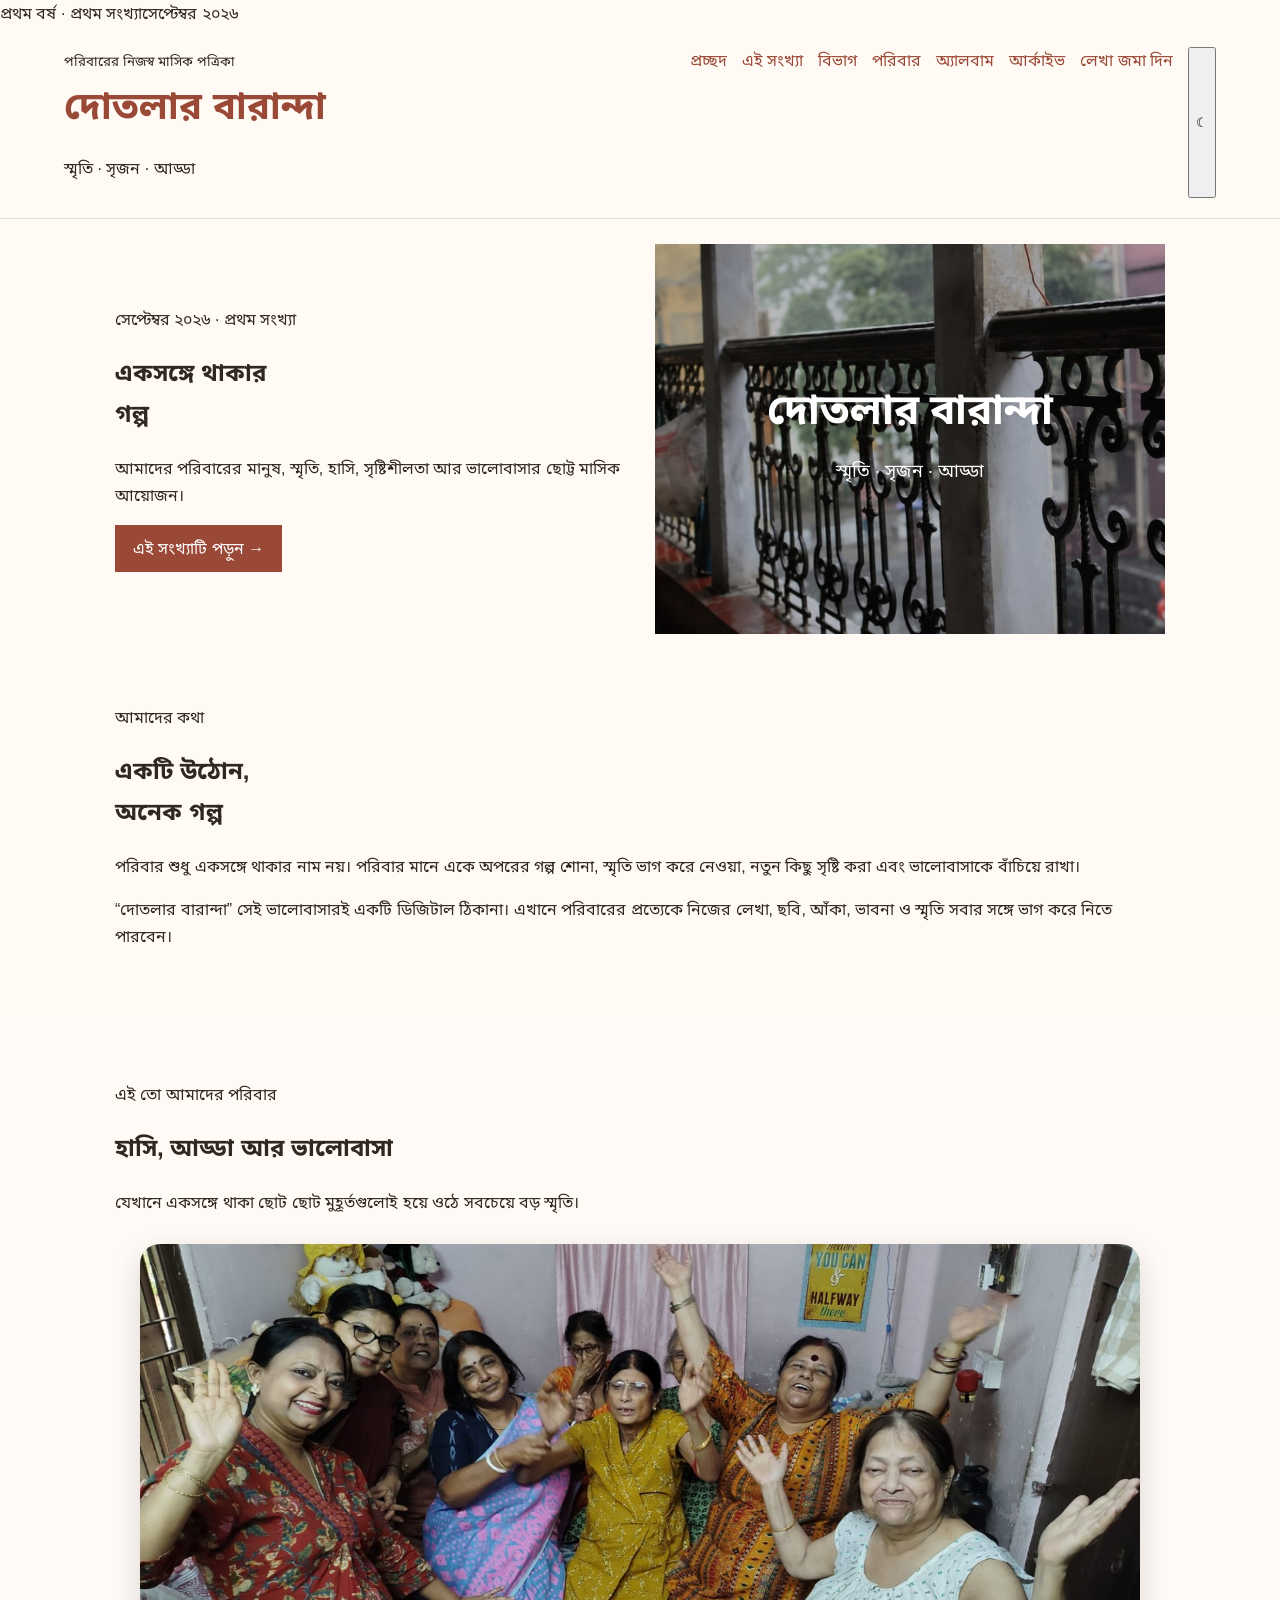
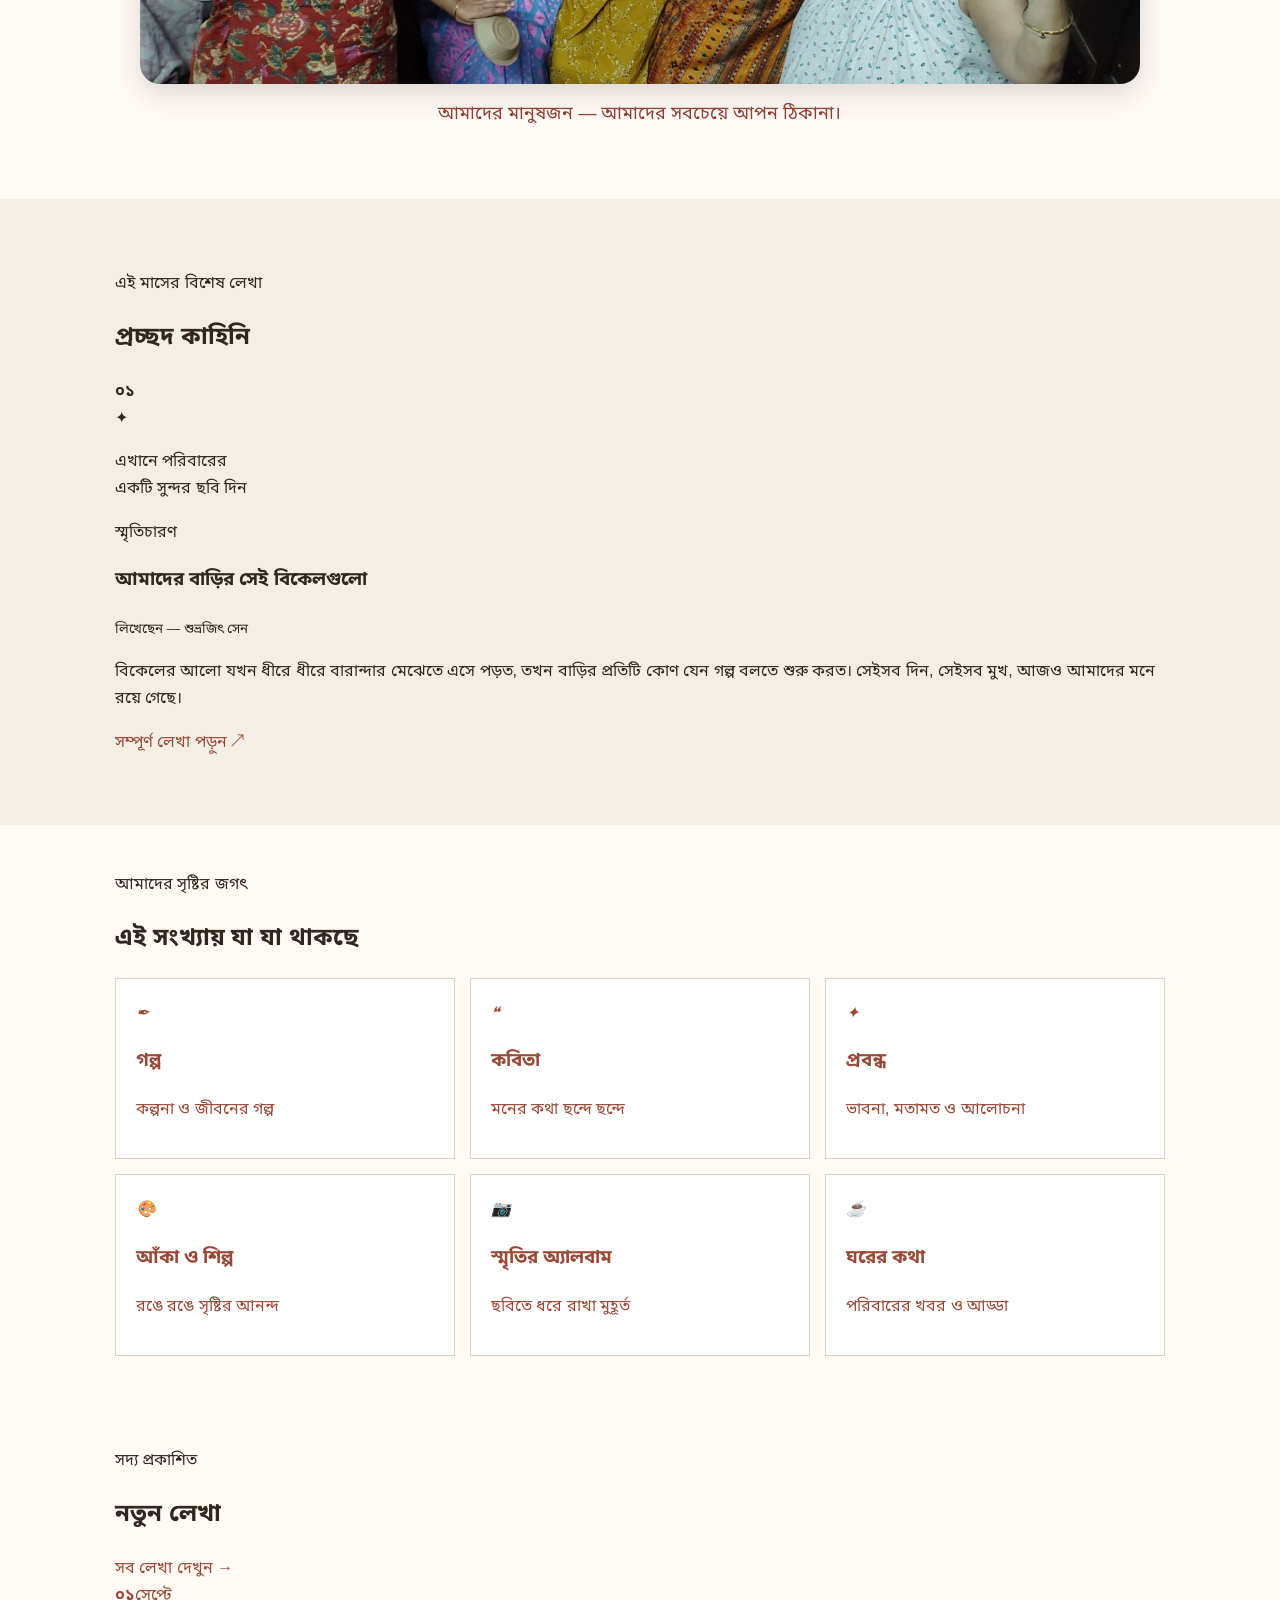
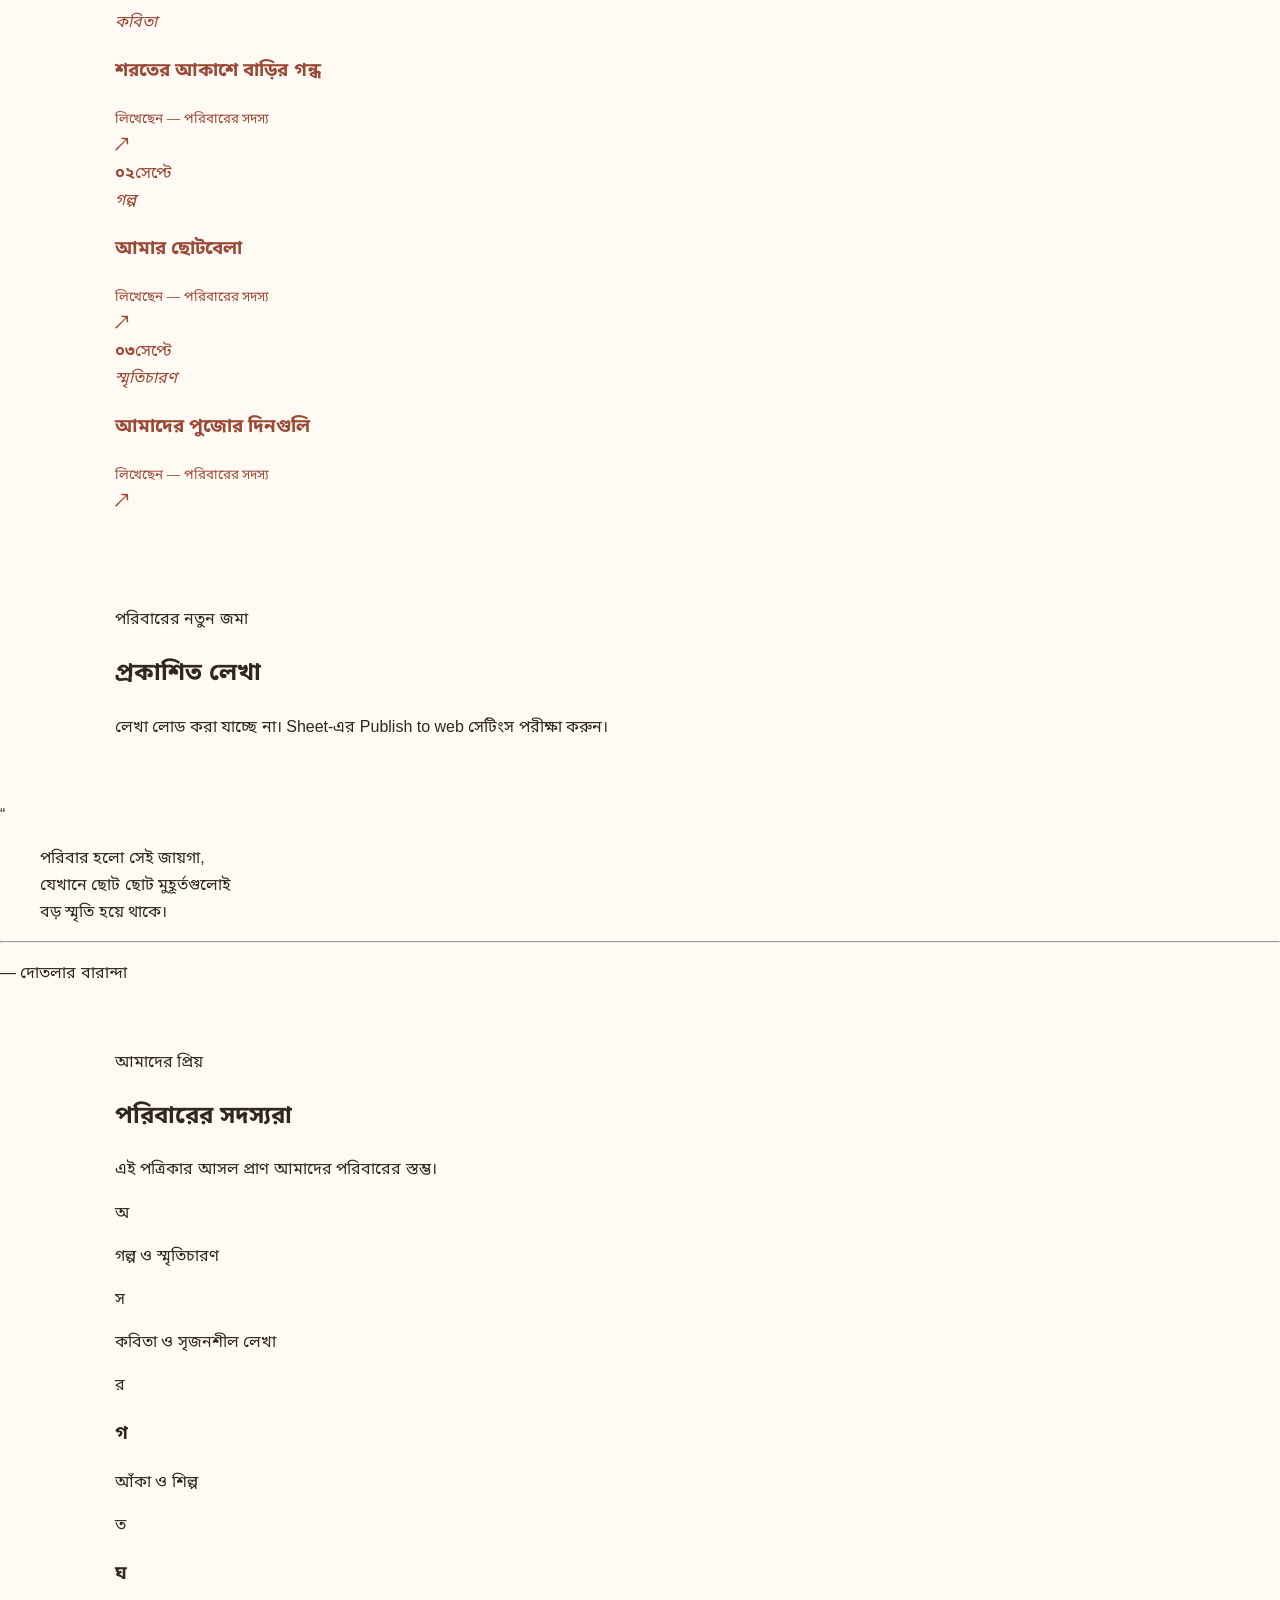
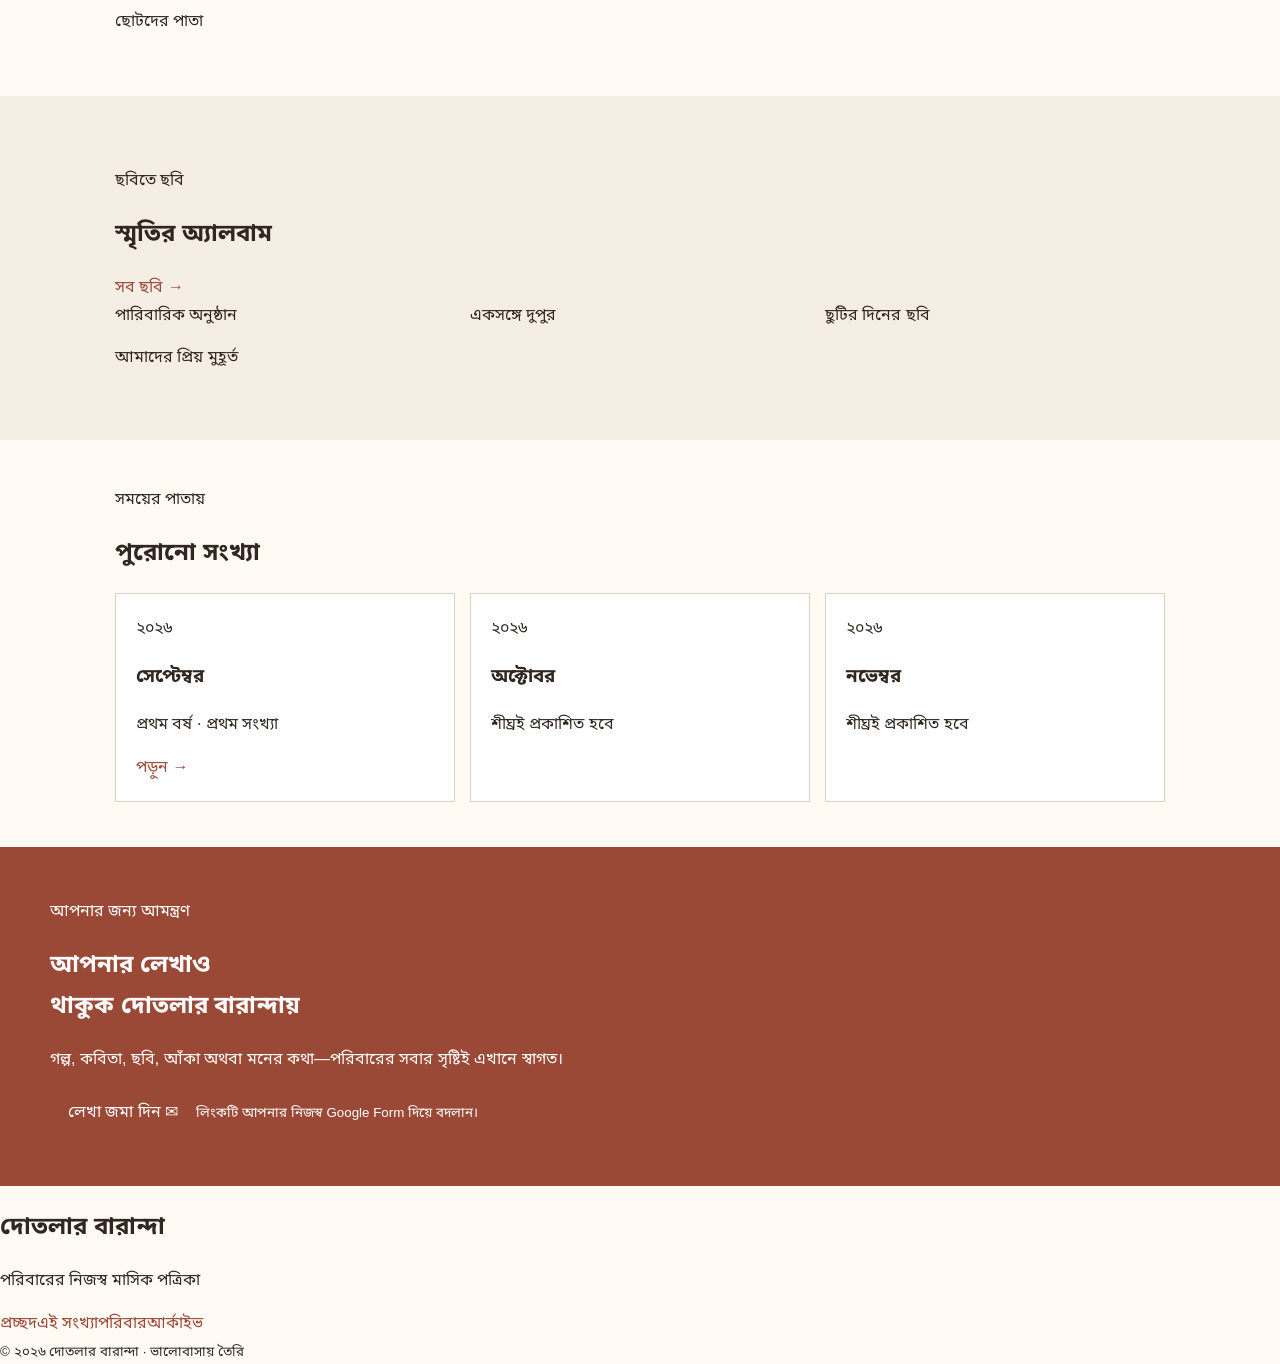
==== commit d8e42131: "Update article details and section headings in index.html" ====
--- a/index.html
+++ b/index.html
@@ -67,7 +67,7 @@
     <div class="section-head"><div><span class="eyebrow">এই মাসের বিশেষ লেখা</span><h2>প্রচ্ছদ কাহিনি</h2></div><b class="issue-no">০১</b></div>
     <div class="feature-grid">
       <div class="photo-placeholder"><span>✦</span><p>এখানে পরিবারের<br>একটি সুন্দর ছবি দিন</p></div>
-      <article><span class="tag">স্মৃতিচারণ</span><h3>আমাদের বাড়ির সেই বিকেলগুলো</h3><small>লিখেছেন — পরিবারের একজন</small><p>বিকেলের আলো যখন ধীরে ধীরে উঠোনের মেঝেতে এসে পড়ত, তখন বাড়ির প্রতিটি কোণ যেন গল্প বলতে শুরু করত। সেইসব দিন, সেইসব মুখ, আজও আমাদের মনে রয়ে গেছে।</p><a class="text-link" href="article.html?id=featured">সম্পূর্ণ লেখা পড়ুন ↗</a></article>
+      <article><span class="tag">স্মৃতিচারণ</span><h3>আমাদের বাড়ির সেই বিকেলগুলো</h3><small>লিখেছেন — শুভ্রজিৎ সেন</small><p>বিকেলের আলো যখন ধীরে ধীরে বারান্দার মেঝেতে এসে পড়ত, তখন বাড়ির প্রতিটি কোণ যেন গল্প বলতে শুরু করত। সেইসব দিন, সেইসব মুখ, আজও আমাদের মনে রয়ে গেছে।</p><a class="text-link" href="article.html?id=featured">সম্পূর্ণ লেখা পড়ুন ↗</a></article>
     </div>
   </div>
 </section>
@@ -88,7 +88,7 @@
   <div class="section-head"><div><span class="eyebrow">সদ্য প্রকাশিত</span><h2>নতুন লেখা</h2></div><a class="text-link" href="article.html">সব লেখা দেখুন →</a></div>
   <div class="article-list">
     <a class="article-row" href="article.html?id=poem"><div class="date"><b>০১</b><span>সেপ্টে</span></div><div><em>কবিতা</em><h3>শরতের আকাশে বাড়ির গন্ধ</h3><small>লিখেছেন — পরিবারের সদস্য</small></div><strong>↗</strong></a>
-    <a class="article-row" href="article.html?id=story"><div class="date"><b>০২</b><span>সেপ্টে</span></div><div><em>গল্প</em><h3>দাদুর ঘড়ি</h3><small>লিখেছেন — পরিবারের সদস্য</small></div><strong>↗</strong></a>
+    <a class="article-row" href="article.html?id=story"><div class="date"><b>০২</b><span>সেপ্টে</span></div><div><em>গল্প</em><h3>আমার ছোটবেলা</h3><small>লিখেছেন — পরিবারের সদস্য</small></div><strong>↗</strong></a>
     <a class="article-row" href="article.html?id=memory"><div class="date"><b>০৩</b><span>সেপ্টে</span></div><div><em>স্মৃতিচারণ</em><h3>আমাদের পুজোর দিনগুলি</h3><small>লিখেছেন — পরিবারের সদস্য</small></div><strong>↗</strong></a>
   </div>
 </section>
@@ -101,12 +101,12 @@
 <section class="quote"><div>“</div><blockquote>পরিবার হলো সেই জায়গা,<br>যেখানে ছোট ছোট মুহূর্তগুলোই<br>বড় স্মৃতি হয়ে থাকে।</blockquote><hr><p>— দোতলার বারান্দা</p></section>
 
 <section id="family" class="section wrap">
-  <div class="center"><span class="eyebrow">আমাদের মানুষ</span><h2>পরিবারের সদস্যরা</h2><p>এই পত্রিকার আসল প্রাণ আমাদের পরিবারের মানুষগুলো।</p></div>
+  <div class="center"><span class="eyebrow">আমাদের প্রিয়</span><h2>পরিবারের সদস্যরা</h2><p>এই পত্রিকার আসল প্রাণ আমাদের পরিবারের স্তম্ভ।</p></div>
   <div class="family-grid">
-    <div class="person"><div>অ</div><h3>অরুণ</h3><p>গল্প ও স্মৃতিচারণ</p></div>
-    <div class="person"><div>স</div><h3>সোমা</h3><p>কবিতা ও সৃজনশীল লেখা</p></div>
-    <div class="person"><div>র</div><h3>রিয়া</h3><p>আঁকা ও শিল্প</p></div>
-    <div class="person"><div>ত</div><h3>তন্ময়</h3><p>ছোটদের পাতা</p></div>
+    <div class="person"><div>অ</div><h3্ক</h3><p>গল্প ও স্মৃতিচারণ</p></div>
+    <div class="person"><div>স</div><h3্খ</h3><p>কবিতা ও সৃজনশীল লেখা</p></div>
+    <div class="person"><div>র</div><h3>গ</h3><p>আঁকা ও শিল্প</p></div>
+    <div class="person"><div>ত</div><h3>ঘ</h3><p>ছোটদের পাতা</p></div>
   </div>
 </section>
 
@@ -120,8 +120,8 @@
   <div class="archive"><div class="archive-card active"><span>২০২৬</span><h3>সেপ্টেম্বর</h3><p>প্রথম বর্ষ · প্রথম সংখ্যা</p><a href="#issue">পড়ুন →</a></div><div class="archive-card"><span>২০২৬</span><h3>অক্টোবর</h3><p>শীঘ্রই প্রকাশিত হবে</p></div><div class="archive-card"><span>২০২৬</span><h3>নভেম্বর</h3><p>শীঘ্রই প্রকাশিত হবে</p></div></div>
 </section>
 
-<section id="submit" class="submit"><div><span class="eyebrow">আপনার জন্য আমন্ত্রণ</span><h2>আপনার লেখাও<br>থাকুক দোতলার বারান্দাে</h2><p>গল্প, কবিতা, ছবি, আঁকা অথবা মনের কথা—পরিবারের সবার সৃষ্টিই এখানে স্বাগত।</p><a class="btn light" href="https://forms.gle/3DQwnZKqXMq1zgFX7" target="_blank">লেখা জমা দিন ✉</a><small>লিংকটি আপনার নিজস্ব Google Form দিয়ে বদলান।</small></div></section>
+<section id="submit" class="submit"><div><span class="eyebrow">আপনার জন্য আমন্ত্রণ</span><h2>আপনার লেখাও<br>থাকুক দোতলার বারান্দায়</h2><p>গল্প, কবিতা, ছবি, আঁকা অথবা মনের কথা—পরিবারের সবার সৃষ্টিই এখানে স্বাগত।</p><a class="btn light" href="https://forms.gle/3DQwnZKqXMq1zgFX7" target="_blank">লেখা জমা দিন ✉</a><small>লিংকটি আপনার নিজস্ব Google Form দিয়ে বদলান।</small></div></section>
 </main>
 <footer><h2>দোতলার বারান্দা</h2><p>পরিবারের নিজস্ব মাসিক পত্রিকা</p><div><a href="#home">প্রচ্ছদ</a><a href="#issue">এই সংখ্যা</a><a href="#family">পরিবার</a><a href="#archive">আর্কাইভ</a></div><small>© ২০২৬ দোতলার বারান্দা · ভালোবাসায় তৈরি</small></footer>
 <script src="script.js"></script>
-</body></html>+</body></html>
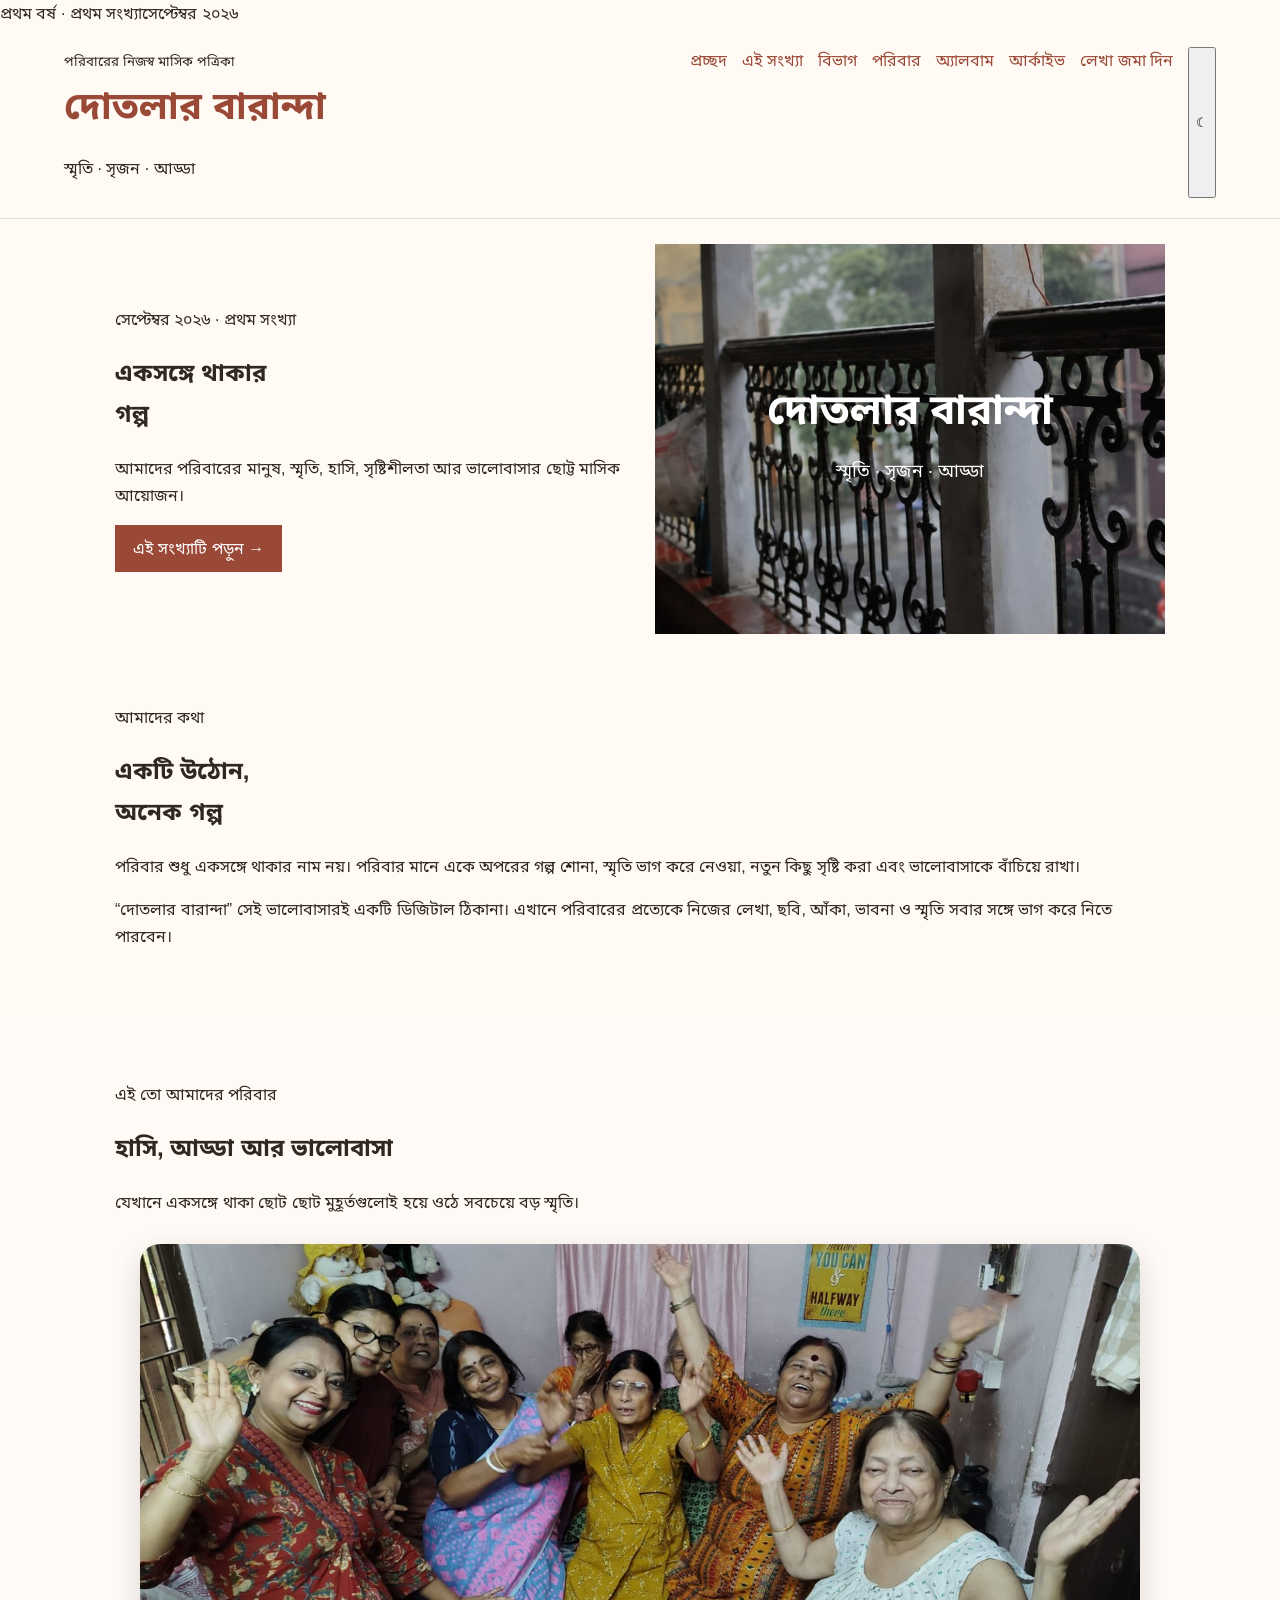
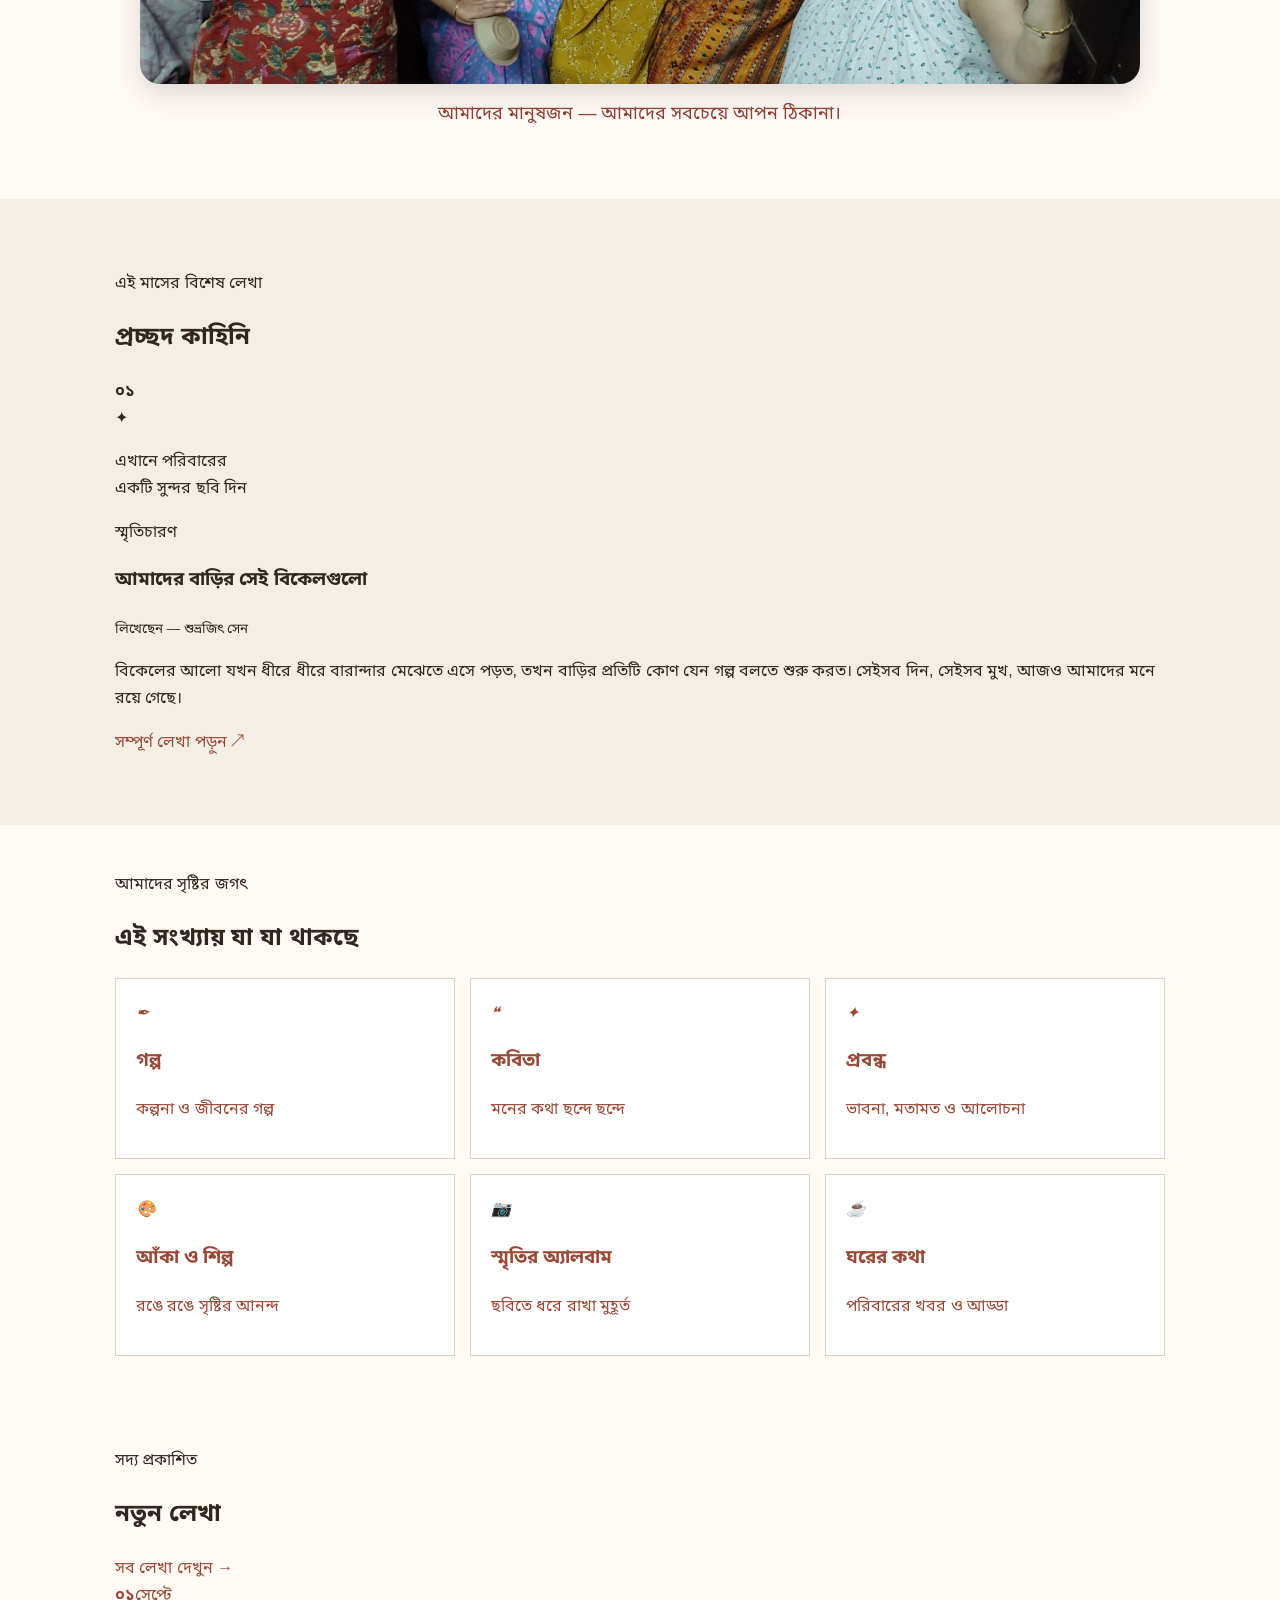
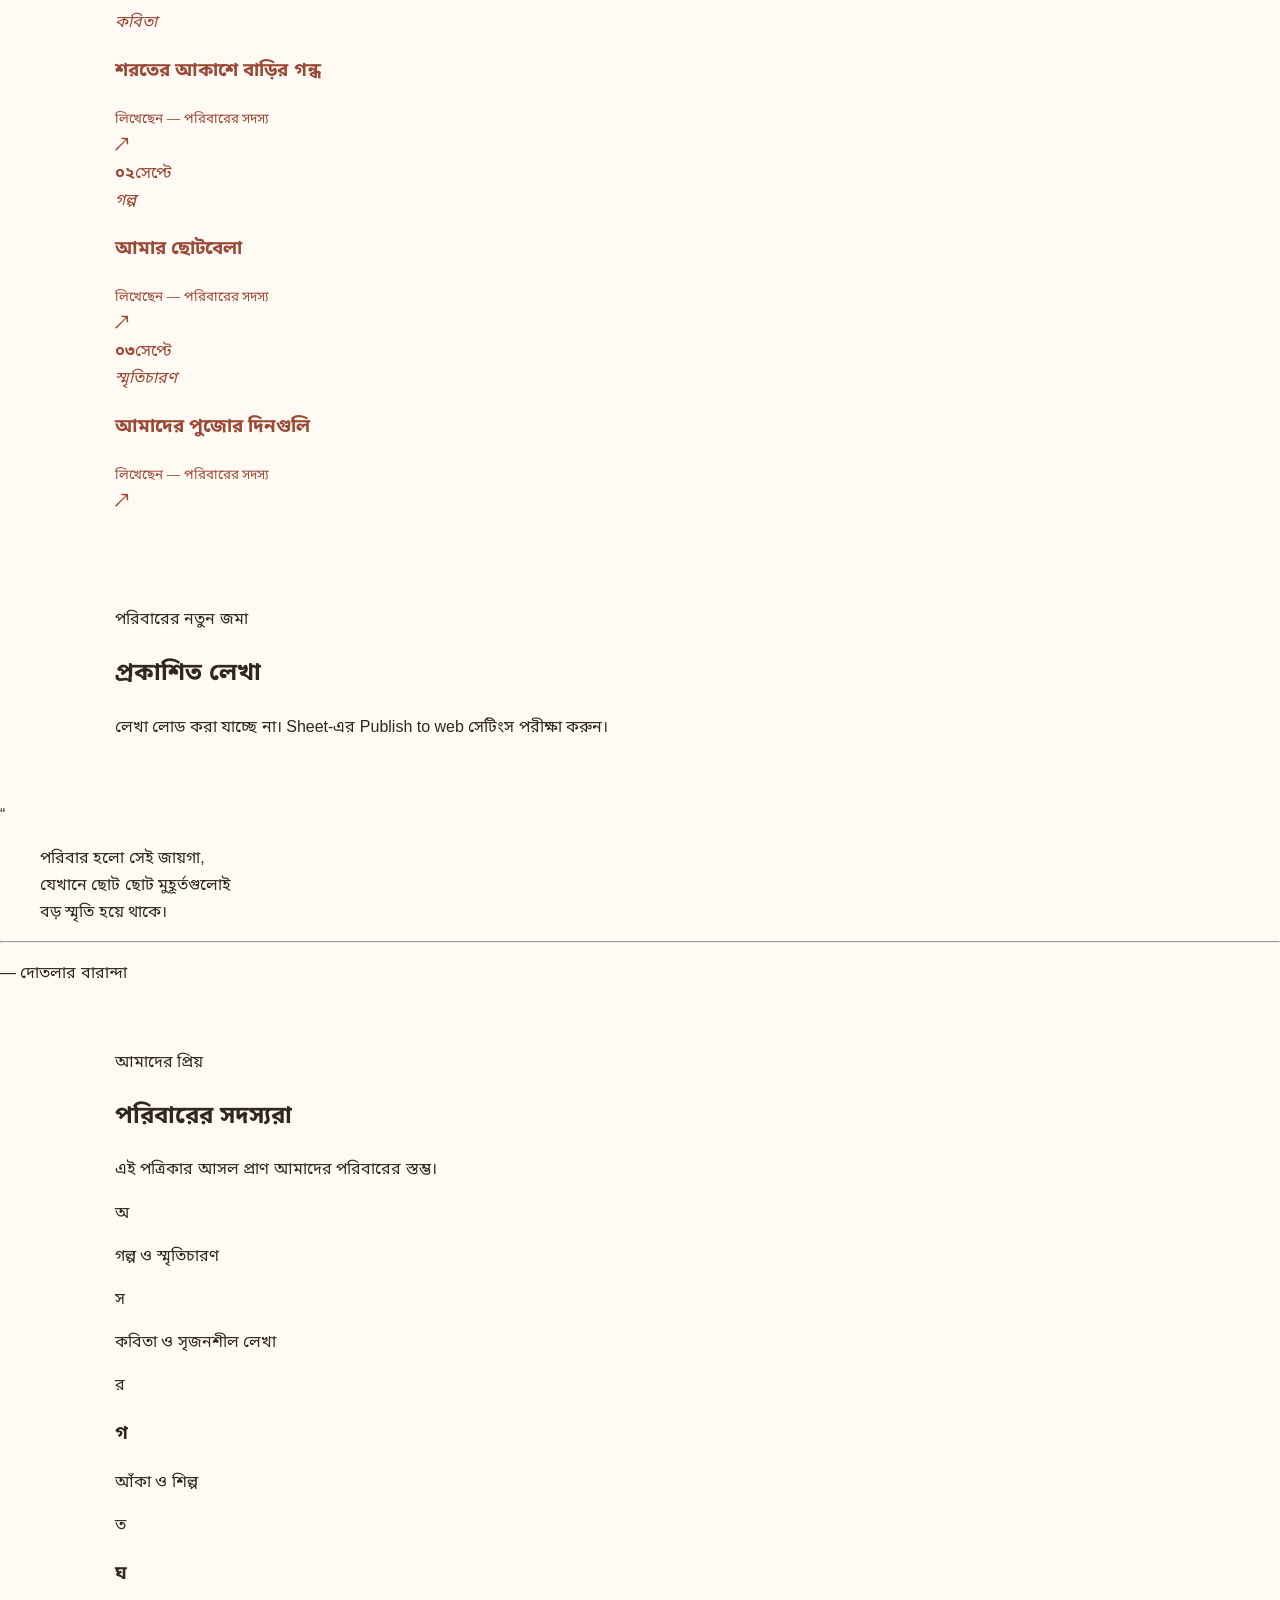
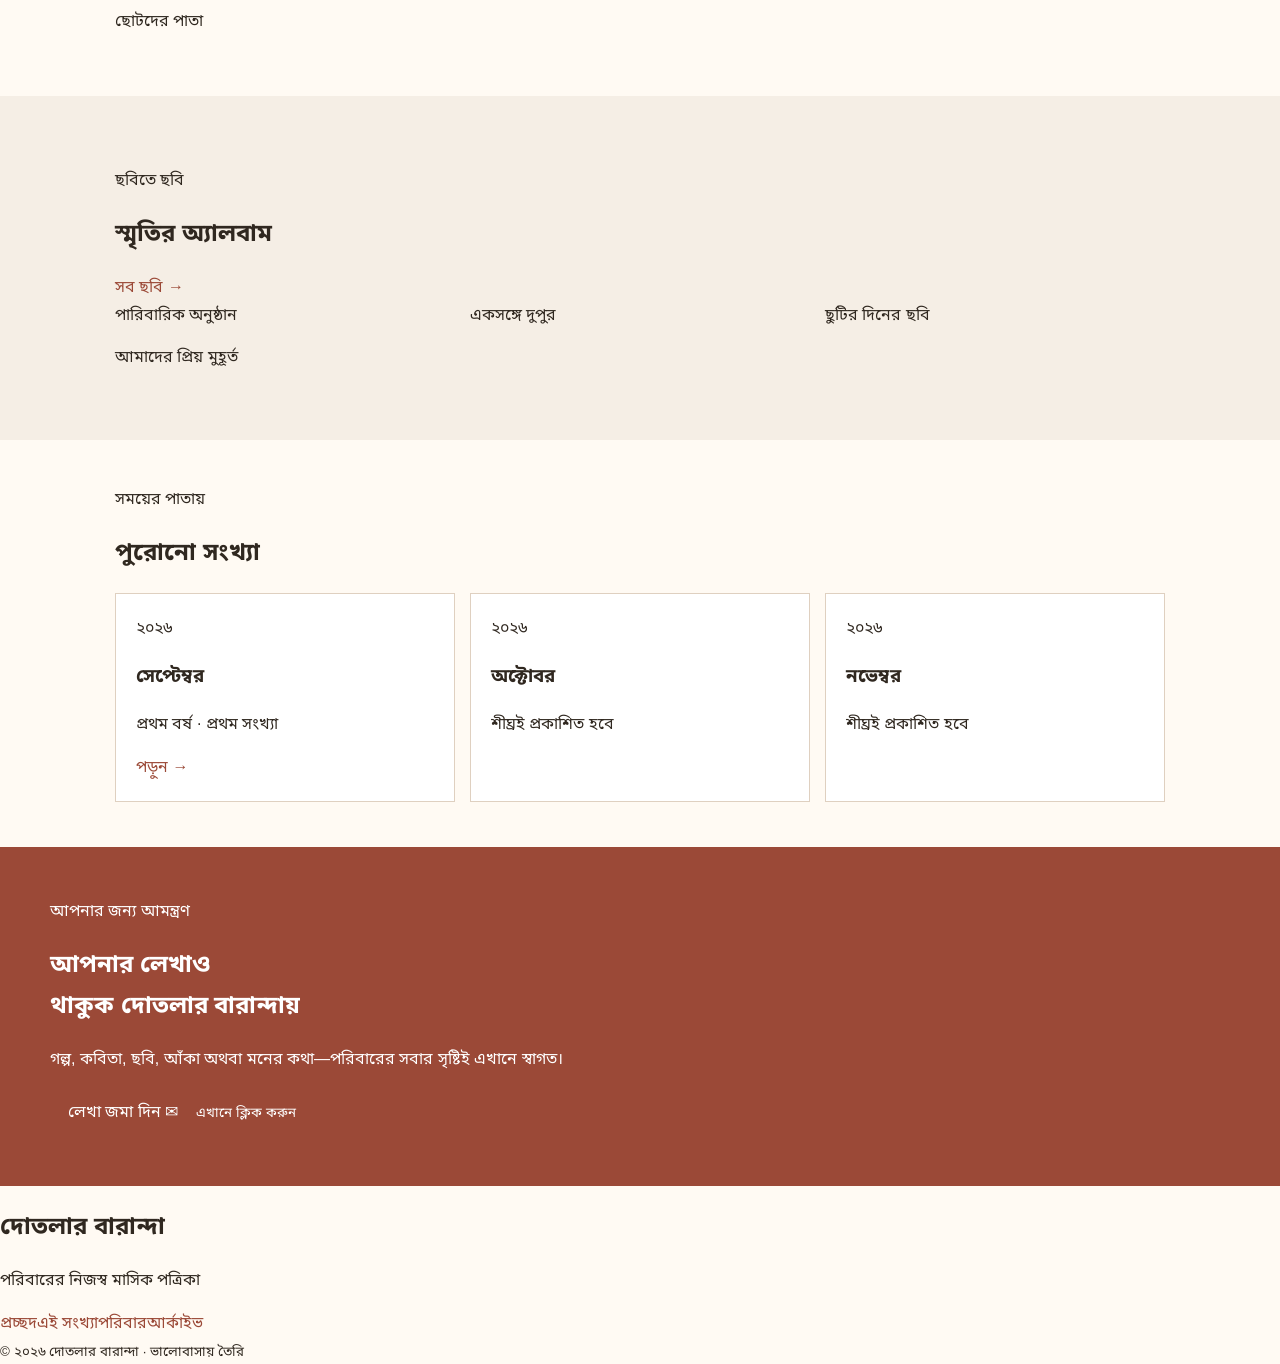
==== commit 0814c2be: "Modify submit section link text Updated the submit section with a new link text." ====
--- a/index.html
+++ b/index.html
@@ -120,7 +120,7 @@
   <div class="archive"><div class="archive-card active"><span>২০২৬</span><h3>সেপ্টেম্বর</h3><p>প্রথম বর্ষ · প্রথম সংখ্যা</p><a href="#issue">পড়ুন →</a></div><div class="archive-card"><span>২০২৬</span><h3>অক্টোবর</h3><p>শীঘ্রই প্রকাশিত হবে</p></div><div class="archive-card"><span>২০২৬</span><h3>নভেম্বর</h3><p>শীঘ্রই প্রকাশিত হবে</p></div></div>
 </section>
 
-<section id="submit" class="submit"><div><span class="eyebrow">আপনার জন্য আমন্ত্রণ</span><h2>আপনার লেখাও<br>থাকুক দোতলার বারান্দায়</h2><p>গল্প, কবিতা, ছবি, আঁকা অথবা মনের কথা—পরিবারের সবার সৃষ্টিই এখানে স্বাগত।</p><a class="btn light" href="https://forms.gle/3DQwnZKqXMq1zgFX7" target="_blank">লেখা জমা দিন ✉</a><small>লিংকটি আপনার নিজস্ব Google Form দিয়ে বদলান।</small></div></section>
+<section id="submit" class="submit"><div><span class="eyebrow">আপনার জন্য আমন্ত্রণ</span><h2>আপনার লেখাও<br>থাকুক দোতলার বারান্দায়</h2><p>গল্প, কবিতা, ছবি, আঁকা অথবা মনের কথা—পরিবারের সবার সৃষ্টিই এখানে স্বাগত।</p><a class="btn light" href="https://forms.gle/3DQwnZKqXMq1zgFX7" target="_blank">লেখা জমা দিন ✉</a><small>এখানে ক্লিক করুন</small></div></section>
 </main>
 <footer><h2>দোতলার বারান্দা</h2><p>পরিবারের নিজস্ব মাসিক পত্রিকা</p><div><a href="#home">প্রচ্ছদ</a><a href="#issue">এই সংখ্যা</a><a href="#family">পরিবার</a><a href="#archive">আর্কাইভ</a></div><small>© ২০২৬ দোতলার বারান্দা · ভালোবাসায় তৈরি</small></footer>
 <script src="script.js"></script>
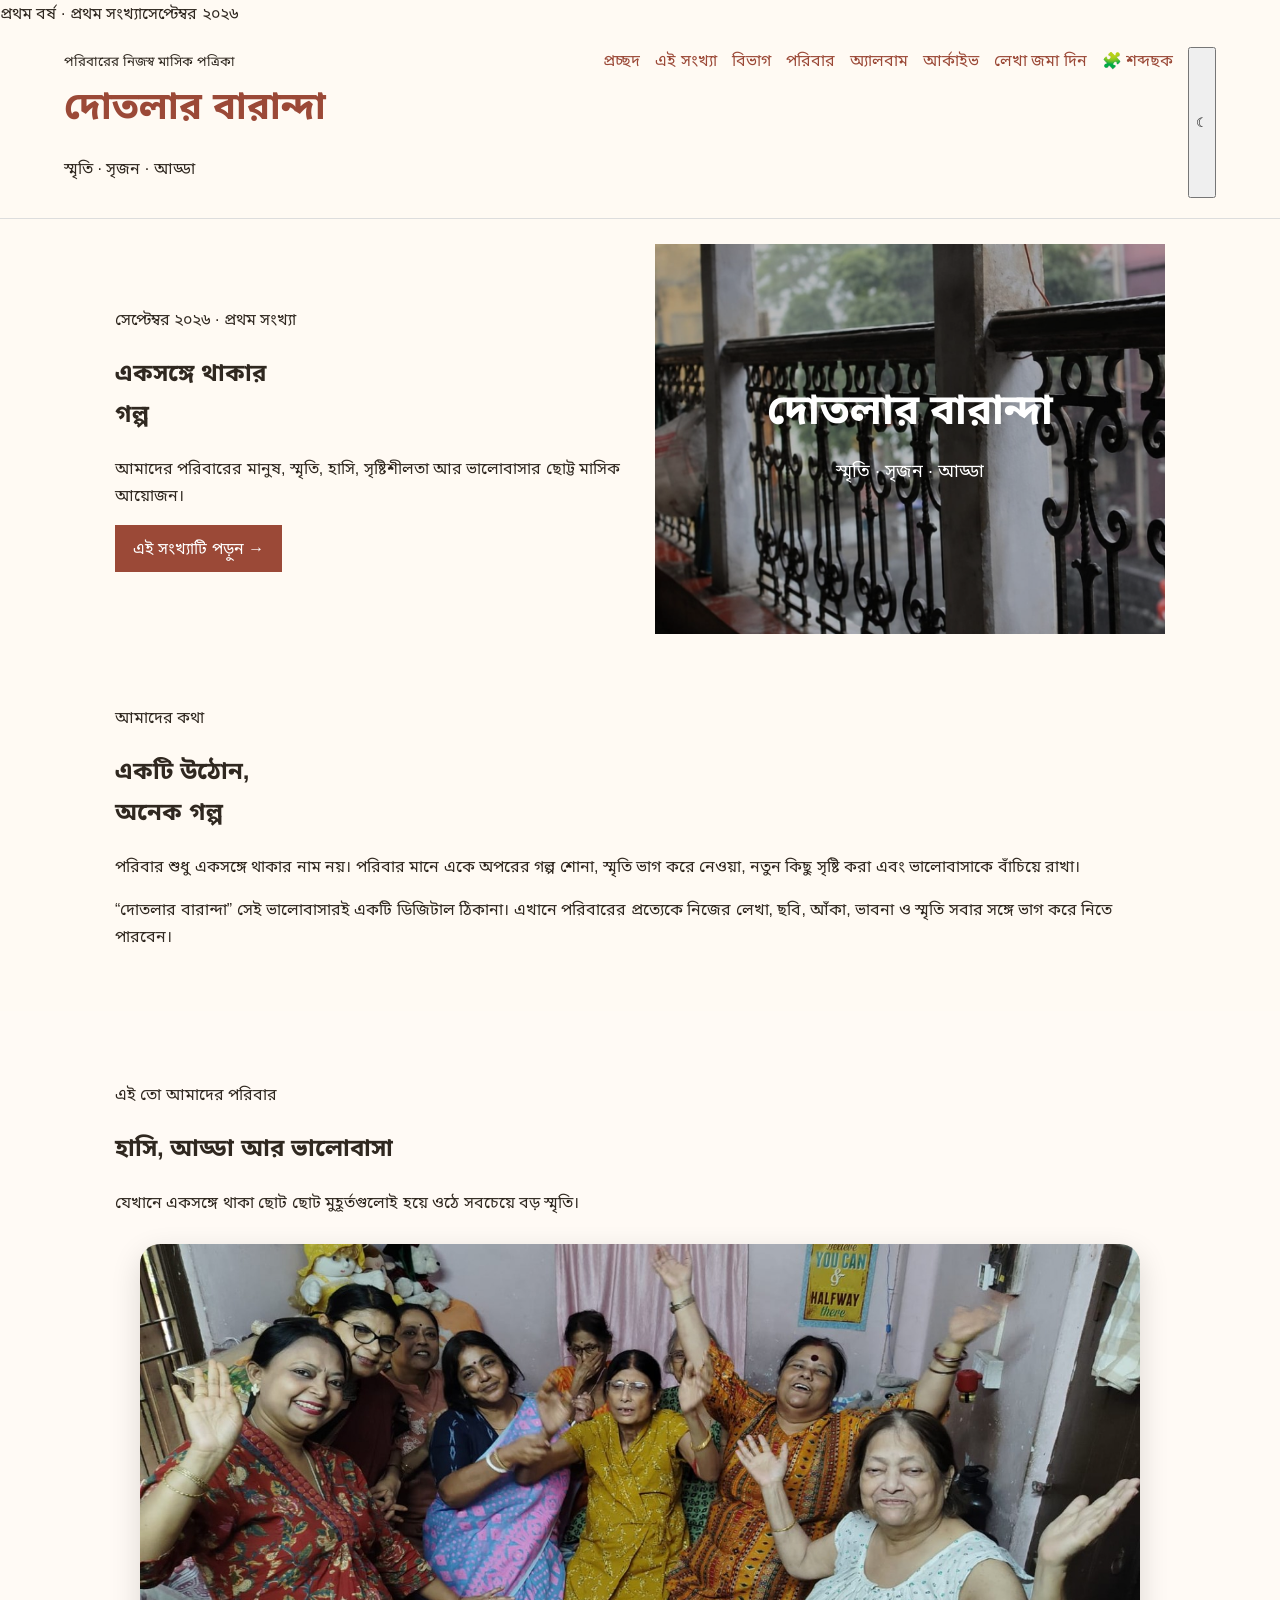
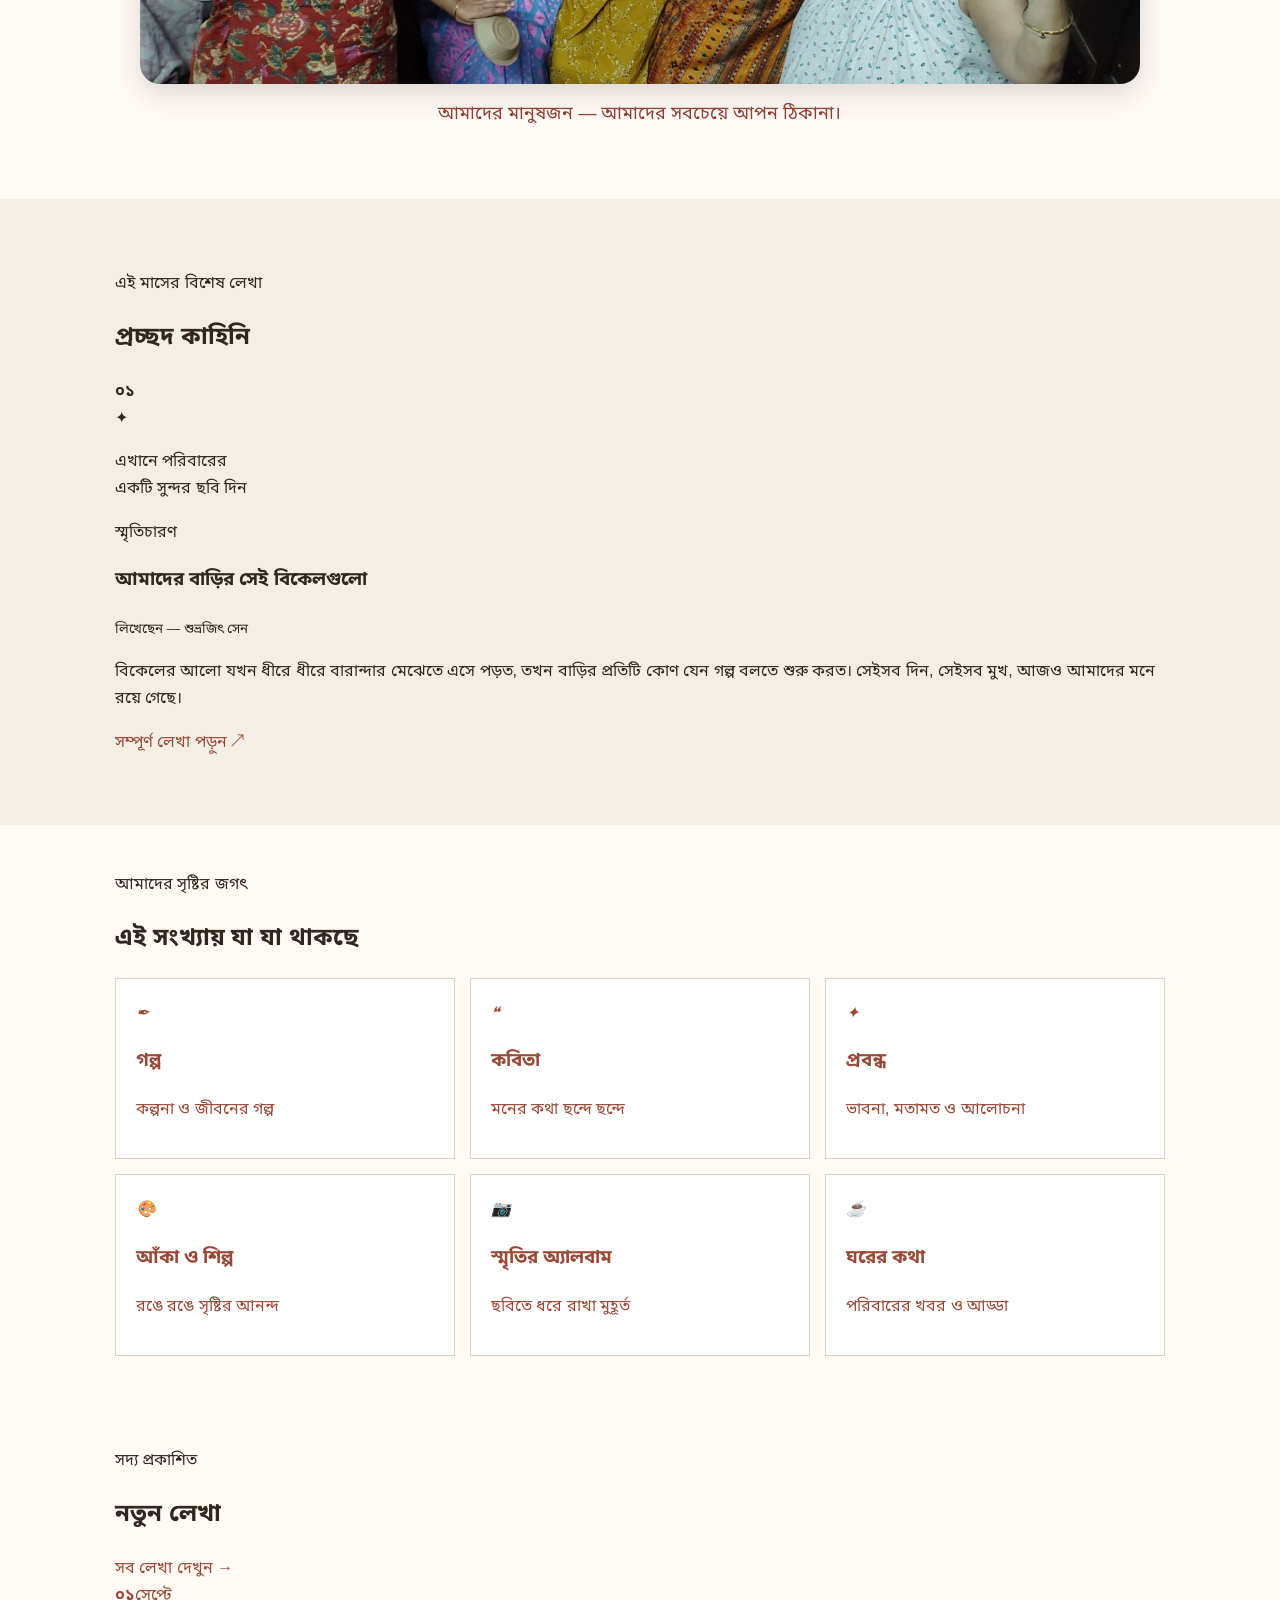
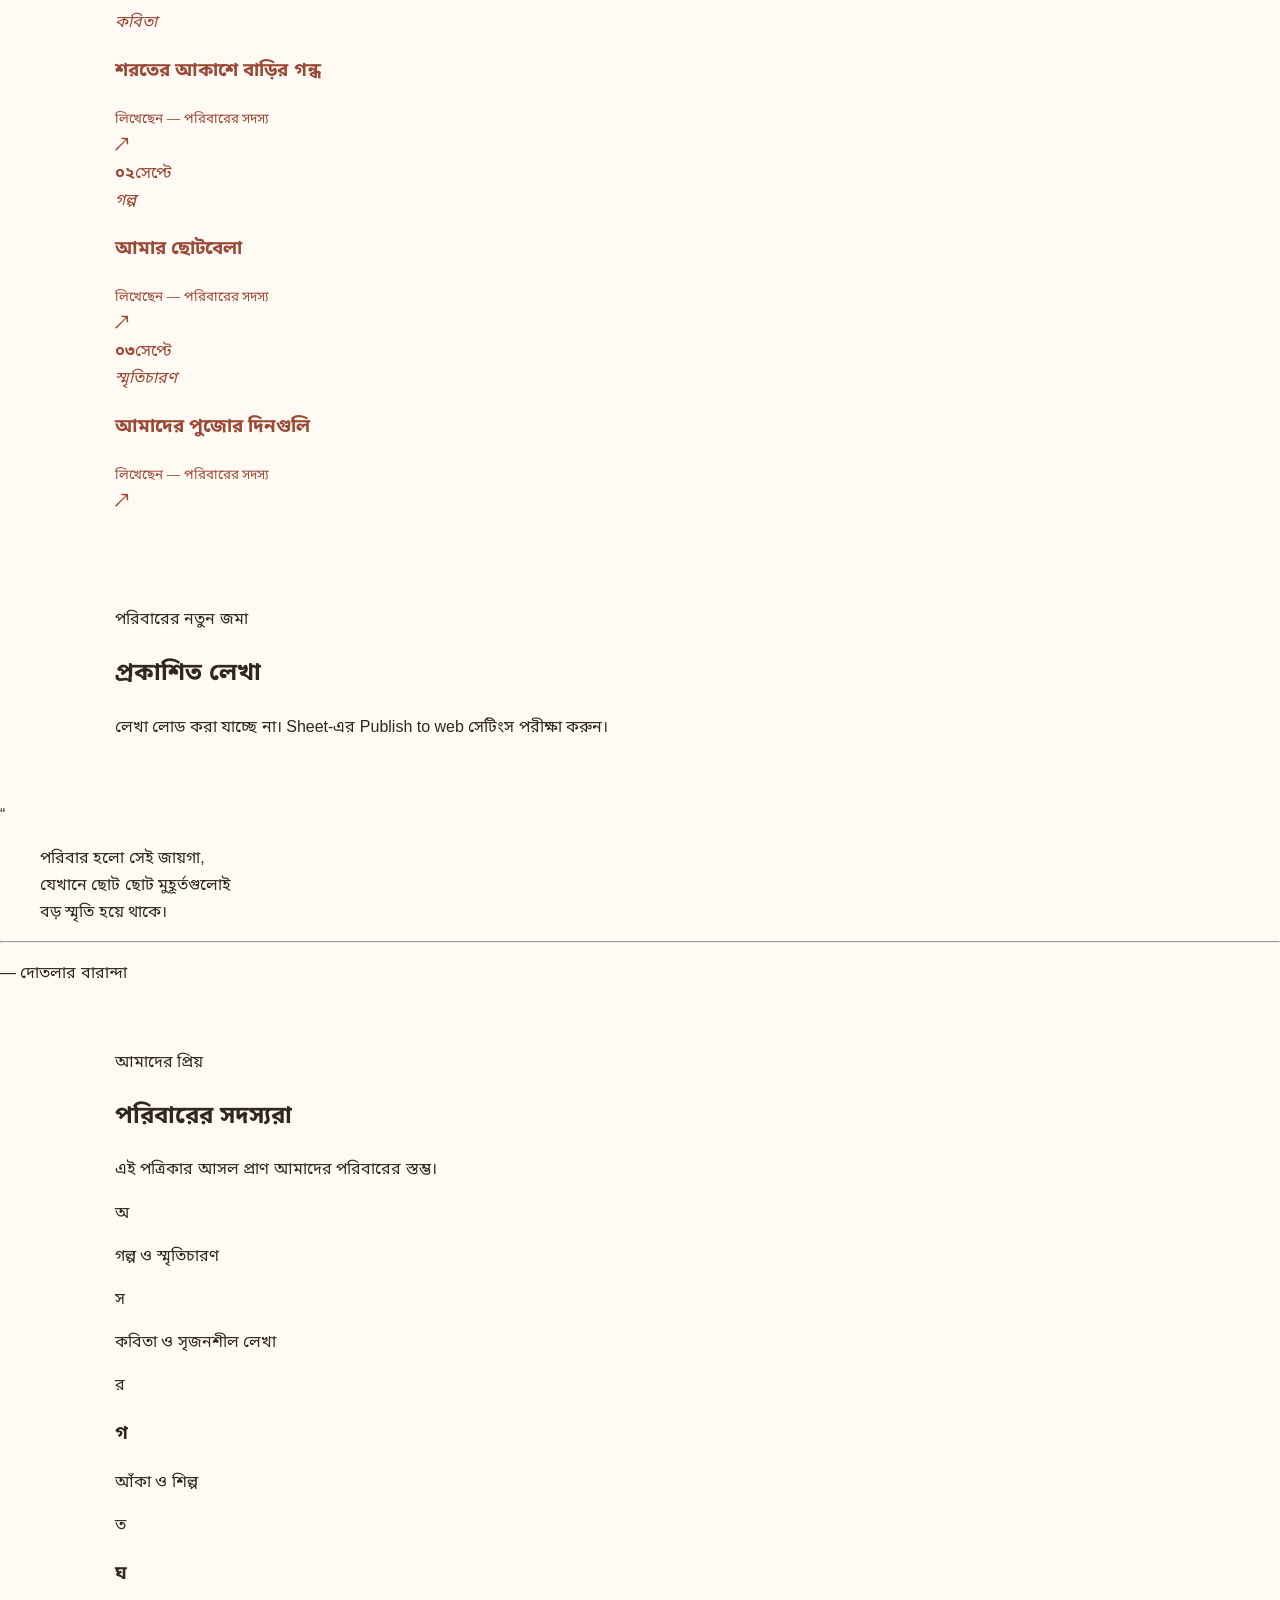
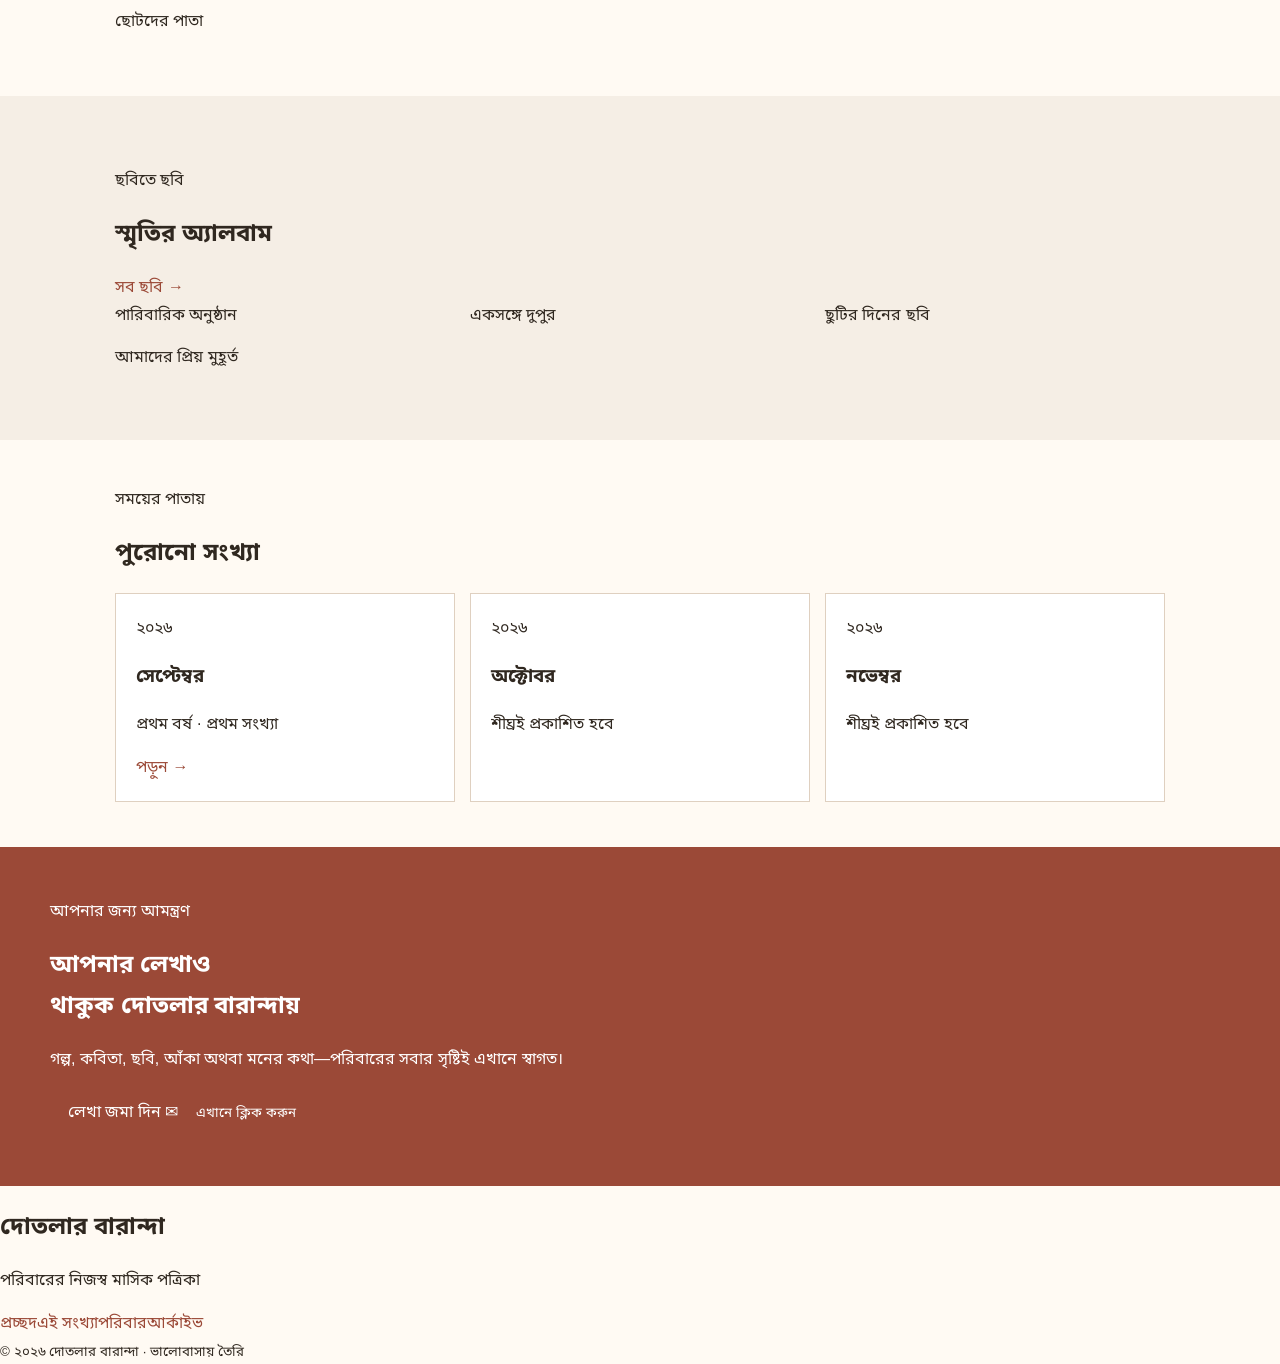
==== commit a0fa9437: "Add files via upload" ====
--- a/index.html
+++ b/index.html
@@ -22,7 +22,7 @@
   <nav class="nav">
     <a href="#home">প্রচ্ছদ</a><a href="#issue">এই সংখ্যা</a><a href="#sections">বিভাগ</a>
     <a href="#family">পরিবার</a><a href="#gallery">অ্যালবাম</a><a href="#archive">আর্কাইভ</a>
-    <a href="#submit">লেখা জমা দিন</a><button id="themeToggle" class="theme-btn" title="ডার্ক মোড">☾</button>
+    <a href="#submit">লেখা জমা দিন</a><a href="word-puzzle.html">🧩 শব্দছক</a><button id="themeToggle" class="theme-btn" title="ডার্ক মোড">☾</button>
   </nav>
 </header>
 
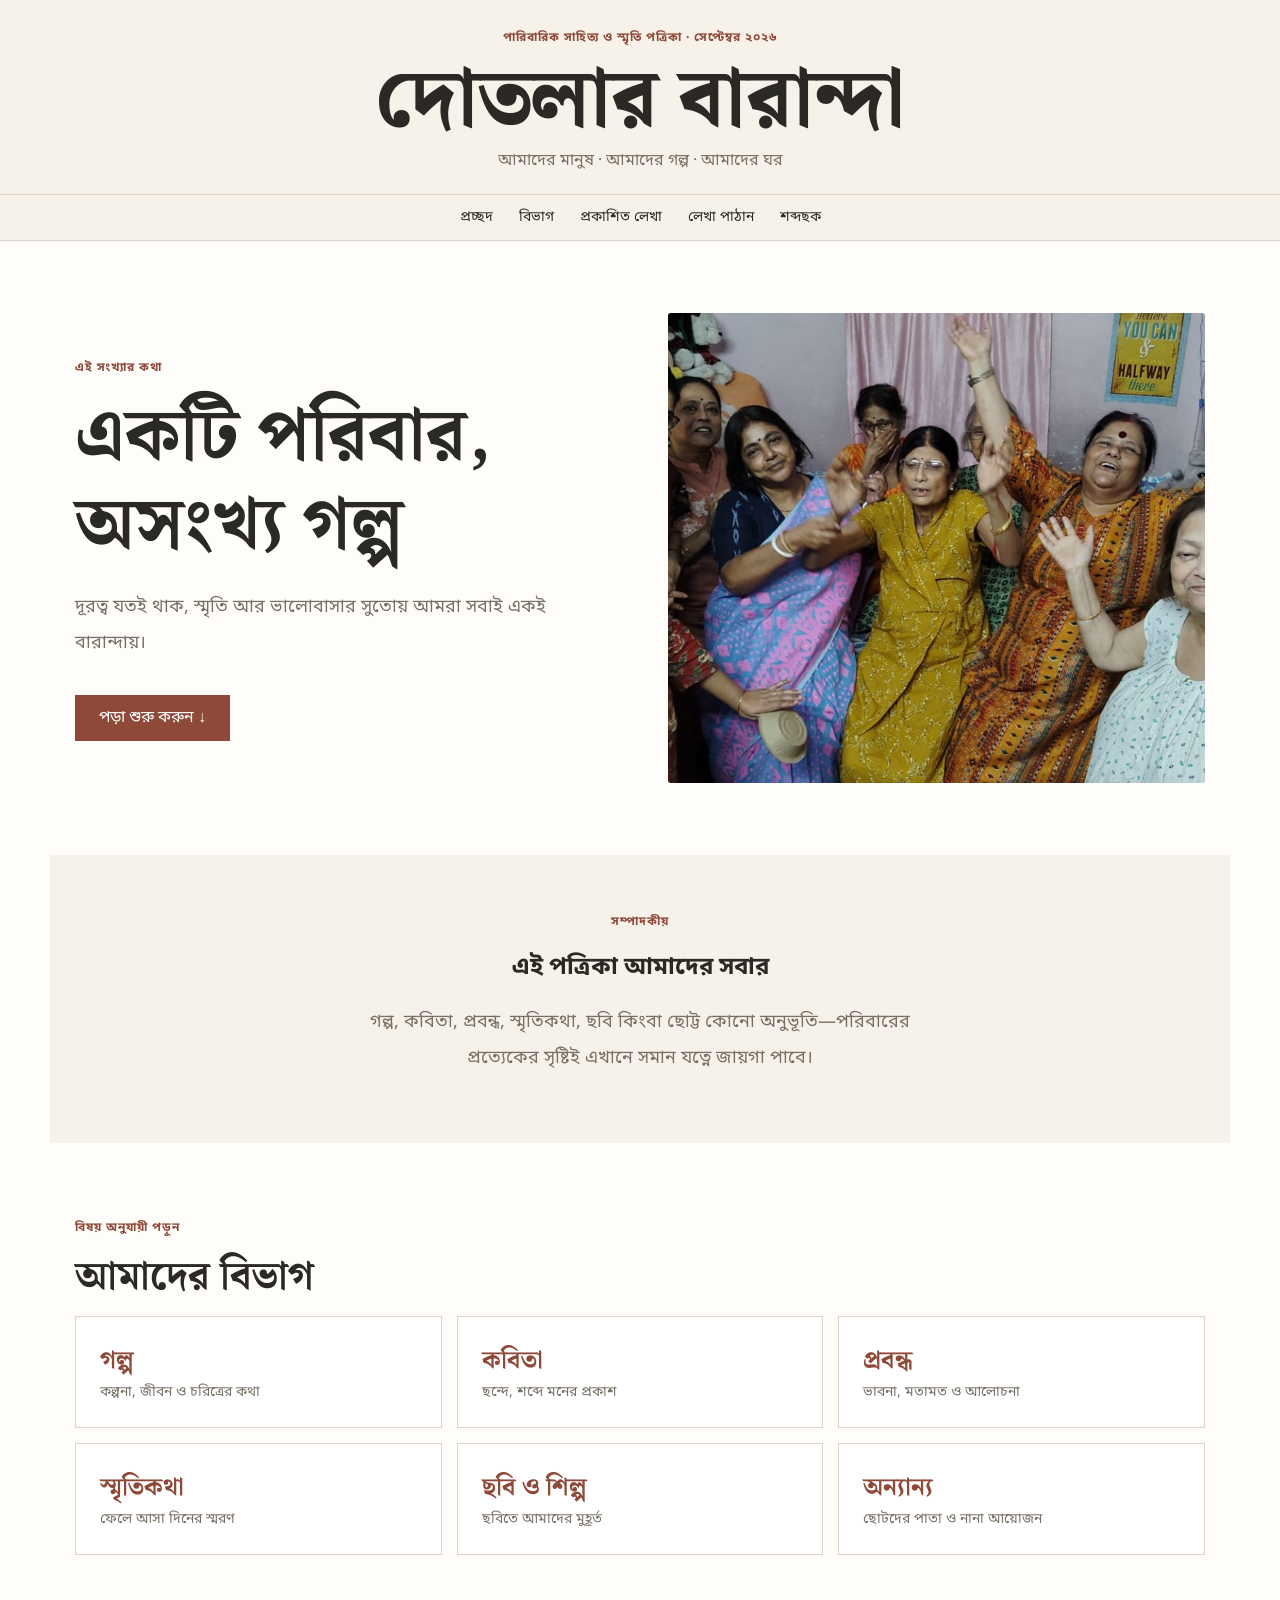
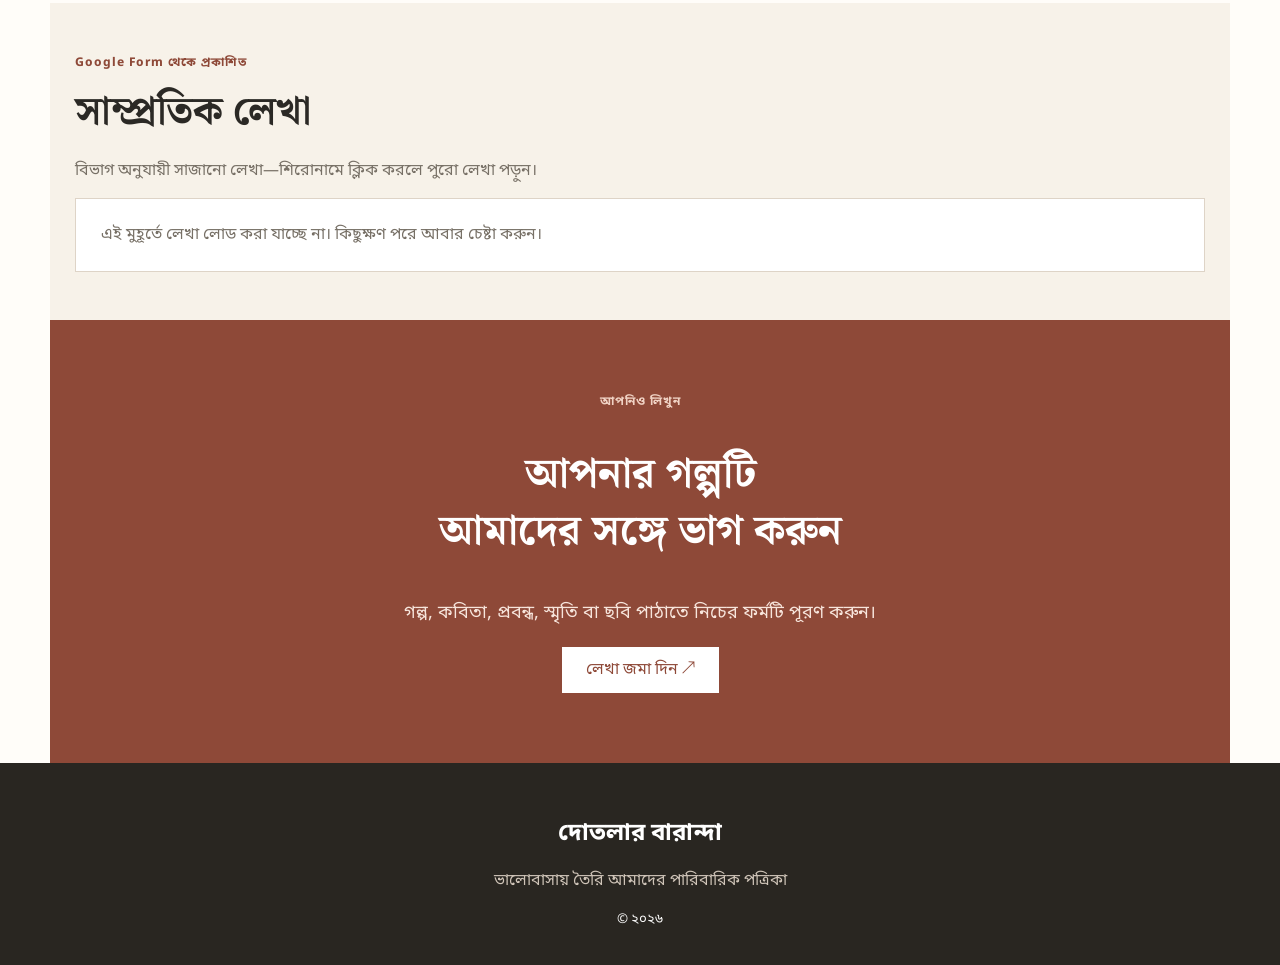
==== commit 874d1d19: "Add files via upload" ====
--- a/index.html
+++ b/index.html
@@ -1,127 +1,7 @@
-<!DOCTYPE html>
-<html lang="bn">
-<head>
-<meta charset="UTF-8">
-<meta name="viewport" content="width=device-width, initial-scale=1.0">
-<title>দোতলার বারান্দা | পারিবারিক মাসিক পত্রিকা</title>
-<meta name="description" content="আমাদের পরিবারের নিজস্ব মাসিক সাহিত্য, শিল্প ও স্মৃতির পত্রিকা">
-<link rel="preconnect" href="https://fonts.googleapis.com">
-<link rel="preconnect" href="https://fonts.gstatic.com" crossorigin>
-<link href="https://fonts.googleapis.com/css2?family=Noto+Sans+Bengali:wght@400;500;600;700&family=Noto+Serif+Bengali:wght@400;500;600;700;800&display=swap" rel="stylesheet">
-<link rel="stylesheet" href="style.css">
-</head>
-<body>
-<div class="topbar"><span>প্রথম বর্ষ · প্রথম সংখ্যা</span><span>সেপ্টেম্বর ২০২৬</span></div>
-<header class="site-header">
-  <div class="brand">
-    <small>পরিবারের নিজস্ব মাসিক পত্রিকা</small>
-    <h1>দোতলার বারান্দা</h1>
-    <p>স্মৃতি · সৃজন · আড্ডা</p>
-  </div>
-  <button class="menu-toggle" aria-label="মেনু খুলুন">☰</button>
-  <nav class="nav">
-    <a href="#home">প্রচ্ছদ</a><a href="#issue">এই সংখ্যা</a><a href="#sections">বিভাগ</a>
-    <a href="#family">পরিবার</a><a href="#gallery">অ্যালবাম</a><a href="#archive">আর্কাইভ</a>
-    <a href="#submit">লেখা জমা দিন</a><a href="word-puzzle.html">🧩 শব্দছক</a><button id="themeToggle" class="theme-btn" title="ডার্ক মোড">☾</button>
-  </nav>
-</header>
-
-<main id="home">
-<section class="hero wrap">
-  <div class="hero-copy">
-    <span class="eyebrow">সেপ্টেম্বর ২০২৬ · প্রথম সংখ্যা</span>
-    <h2>একসঙ্গে থাকার<br>গল্প</h2>
-    <p>আমাদের পরিবারের মানুষ, স্মৃতি, হাসি, সৃষ্টিশীলতা আর ভালোবাসার ছোট্ট মাসিক আয়োজন।</p>
-    <a class="btn" href="#issue">এই সংখ্যাটি পড়ুন <span>→</span></a>
-  </div>
-  <div class="cover">
-    <img src="cover.jpg" alt="দোতলার বারান্দার প্রচ্ছদ">
-    <div class="cover-overlay">
-      <h1>দোতলার বারান্দা</h1>
-      <p>স্মৃতি · সৃজন · আড্ডা</p>
-    </div>
-  </div>
-</section>
-
-<section class="intro wrap section">
-  <div><span class="eyebrow">আমাদের কথা</span><h2>একটি উঠোন,<br>অনেক গল্প</h2></div>
-  <div class="intro-text"><p class="lead">পরিবার শুধু একসঙ্গে থাকার নাম নয়। পরিবার মানে একে অপরের গল্প শোনা, স্মৃতি ভাগ করে নেওয়া, নতুন কিছু সৃষ্টি করা এবং ভালোবাসাকে বাঁচিয়ে রাখা।</p><p>“দোতলার বারান্দা” সেই ভালোবাসারই একটি ডিজিটাল ঠিকানা। এখানে পরিবারের প্রত্যেকে নিজের লেখা, ছবি, আঁকা, ভাবনা ও স্মৃতি সবার সঙ্গে ভাগ করে নিতে পারবেন।</p></div>
-</section>
-
-<section id="family-photo" class="section family-photo-section">
-  <div class="wrap">
-    <div class="center">
-      <span class="eyebrow">এই তো আমাদের পরিবার</span>
-      <h2>হাসি, আড্ডা আর ভালোবাসা</h2>
-      <p>যেখানে একসঙ্গে থাকা ছোট ছোট মুহূর্তগুলোই হয়ে ওঠে সবচেয়ে বড় স্মৃতি।</p>
-    </div>
-    <div class="family-photo">
-      <img src="family-photo.jpg" alt="দোতলার বারান্দার পরিবারের সুন্দর মুহূর্ত">
-      <p>আমাদের মানুষজন — আমাদের সবচেয়ে আপন ঠিকানা।</p>
-    </div>
-  </div>
-</section>
-
-<section id="issue" class="paper section">
-  <div class="wrap">
-    <div class="section-head"><div><span class="eyebrow">এই মাসের বিশেষ লেখা</span><h2>প্রচ্ছদ কাহিনি</h2></div><b class="issue-no">০১</b></div>
-    <div class="feature-grid">
-      <div class="photo-placeholder"><span>✦</span><p>এখানে পরিবারের<br>একটি সুন্দর ছবি দিন</p></div>
-      <article><span class="tag">স্মৃতিচারণ</span><h3>আমাদের বাড়ির সেই বিকেলগুলো</h3><small>লিখেছেন — শুভ্রজিৎ সেন</small><p>বিকেলের আলো যখন ধীরে ধীরে বারান্দার মেঝেতে এসে পড়ত, তখন বাড়ির প্রতিটি কোণ যেন গল্প বলতে শুরু করত। সেইসব দিন, সেইসব মুখ, আজও আমাদের মনে রয়ে গেছে।</p><a class="text-link" href="article.html?id=featured">সম্পূর্ণ লেখা পড়ুন ↗</a></article>
-    </div>
-  </div>
-</section>
-
-<section id="sections" class="section wrap">
-  <div class="center"><span class="eyebrow">আমাদের সৃষ্টির জগৎ</span><h2>এই সংখ্যায় যা যা থাকছে</h2></div>
-  <div class="category-grid">
-    <a class="category" href="article.html?category=গল্প"><i>✒</i><h3>গল্প</h3><p>কল্পনা ও জীবনের গল্প</p></a>
-    <a class="category" href="article.html?category=কবিতা"><i>❝</i><h3>কবিতা</h3><p>মনের কথা ছন্দে ছন্দে</p></a>
-    <a class="category" href="article.html?category=প্রবন্ধ"><i>✦</i><h3>প্রবন্ধ</h3><p>ভাবনা, মতামত ও আলোচনা</p></a>
-    <a class="category" href="gallery.html"><i>🎨</i><h3>আঁকা ও শিল্প</h3><p>রঙে রঙে সৃষ্টির আনন্দ</p></a>
-    <a class="category" href="gallery.html"><i>📷</i><h3>স্মৃতির অ্যালবাম</h3><p>ছবিতে ধরে রাখা মুহূর্ত</p></a>
-    <a class="category" href="#family"><i>☕</i><h3>ঘরের কথা</h3><p>পরিবারের খবর ও আড্ডা</p></a>
-  </div>
-</section>
-
-<section class="section latest wrap">
-  <div class="section-head"><div><span class="eyebrow">সদ্য প্রকাশিত</span><h2>নতুন লেখা</h2></div><a class="text-link" href="article.html">সব লেখা দেখুন →</a></div>
-  <div class="article-list">
-    <a class="article-row" href="article.html?id=poem"><div class="date"><b>০১</b><span>সেপ্টে</span></div><div><em>কবিতা</em><h3>শরতের আকাশে বাড়ির গন্ধ</h3><small>লিখেছেন — পরিবারের সদস্য</small></div><strong>↗</strong></a>
-    <a class="article-row" href="article.html?id=story"><div class="date"><b>০২</b><span>সেপ্টে</span></div><div><em>গল্প</em><h3>আমার ছোটবেলা</h3><small>লিখেছেন — পরিবারের সদস্য</small></div><strong>↗</strong></a>
-    <a class="article-row" href="article.html?id=memory"><div class="date"><b>০৩</b><span>সেপ্টে</span></div><div><em>স্মৃতিচারণ</em><h3>আমাদের পুজোর দিনগুলি</h3><small>লিখেছেন — পরিবারের সদস্য</small></div><strong>↗</strong></a>
-  </div>
-</section>
-
-<section id="live-posts" class="section wrap">
-  <div class="section-head"><div><span class="eyebrow">পরিবারের নতুন জমা</span><h2>প্রকাশিত লেখা</h2></div></div>
-  <div id="sheet-posts" class="article-list"><p>প্রকাশিত লেখা লোড হচ্ছে...</p></div>
-</section>
-
-<section class="quote"><div>“</div><blockquote>পরিবার হলো সেই জায়গা,<br>যেখানে ছোট ছোট মুহূর্তগুলোই<br>বড় স্মৃতি হয়ে থাকে।</blockquote><hr><p>— দোতলার বারান্দা</p></section>
-
-<section id="family" class="section wrap">
-  <div class="center"><span class="eyebrow">আমাদের প্রিয়</span><h2>পরিবারের সদস্যরা</h2><p>এই পত্রিকার আসল প্রাণ আমাদের পরিবারের স্তম্ভ।</p></div>
-  <div class="family-grid">
-    <div class="person"><div>অ</div><h3্ক</h3><p>গল্প ও স্মৃতিচারণ</p></div>
-    <div class="person"><div>স</div><h3্খ</h3><p>কবিতা ও সৃজনশীল লেখা</p></div>
-    <div class="person"><div>র</div><h3>গ</h3><p>আঁকা ও শিল্প</p></div>
-    <div class="person"><div>ত</div><h3>ঘ</h3><p>ছোটদের পাতা</p></div>
-  </div>
-</section>
-
-<section id="gallery" class="section paper">
-  <div class="wrap"><div class="section-head"><div><span class="eyebrow">ছবিতে ছবি</span><h2>স্মৃতির অ্যালবাম</h2></div><a class="text-link" href="gallery.html">সব ছবি →</a></div>
-  <div class="gallery"><div class="g tall">পারিবারিক অনুষ্ঠান</div><div class="g">একসঙ্গে দুপুর</div><div class="g">ছুটির দিনের ছবি</div><div class="g wide">আমাদের প্রিয় মুহূর্ত</div></div></div>
-</section>
-
-<section id="archive" class="section wrap">
-  <div class="center"><span class="eyebrow">সময়ের পাতায়</span><h2>পুরোনো সংখ্যা</h2></div>
-  <div class="archive"><div class="archive-card active"><span>২০২৬</span><h3>সেপ্টেম্বর</h3><p>প্রথম বর্ষ · প্রথম সংখ্যা</p><a href="#issue">পড়ুন →</a></div><div class="archive-card"><span>২০২৬</span><h3>অক্টোবর</h3><p>শীঘ্রই প্রকাশিত হবে</p></div><div class="archive-card"><span>২০২৬</span><h3>নভেম্বর</h3><p>শীঘ্রই প্রকাশিত হবে</p></div></div>
-</section>
-
-<section id="submit" class="submit"><div><span class="eyebrow">আপনার জন্য আমন্ত্রণ</span><h2>আপনার লেখাও<br>থাকুক দোতলার বারান্দায়</h2><p>গল্প, কবিতা, ছবি, আঁকা অথবা মনের কথা—পরিবারের সবার সৃষ্টিই এখানে স্বাগত।</p><a class="btn light" href="https://forms.gle/3DQwnZKqXMq1zgFX7" target="_blank">লেখা জমা দিন ✉</a><small>এখানে ক্লিক করুন</small></div></section>
-</main>
-<footer><h2>দোতলার বারান্দা</h2><p>পরিবারের নিজস্ব মাসিক পত্রিকা</p><div><a href="#home">প্রচ্ছদ</a><a href="#issue">এই সংখ্যা</a><a href="#family">পরিবার</a><a href="#archive">আর্কাইভ</a></div><small>© ২০২৬ দোতলার বারান্দা · ভালোবাসায় তৈরি</small></footer>
-<script src="script.js"></script>
-</body></html>
+<!doctype html><html lang="bn"><head><meta charset="utf-8"><meta name="viewport" content="width=device-width,initial-scale=1"><title>দোতলার বারান্দা</title><link rel="stylesheet" href="style.css"></head><body>
+<header><div class="masthead"><div class="issue">পারিবারিক সাহিত্য ও স্মৃতি পত্রিকা · সেপ্টেম্বর ২০২৬</div><h1>দোতলার বারান্দা</h1><p>আমাদের মানুষ · আমাদের গল্প · আমাদের ঘর</p></div><nav><a href="#home">প্রচ্ছদ</a><a href="#categories">বিভাগ</a><a href="#posts">প্রকাশিত লেখা</a><a href="#submit">লেখা পাঠান</a><a href="word-puzzle.html">শব্দছক</a></nav></header>
+<main id="home"><section class="hero"><div><span class="label">এই সংখ্যার কথা</span><h2>একটি পরিবার,<br>অসংখ্য গল্প</h2><p>দূরত্ব যতই থাক, স্মৃতি আর ভালোবাসার সুতোয় আমরা সবাই একই বারান্দায়।</p><a class="button" href="#posts">পড়া শুরু করুন ↓</a></div><img src="family-photo.jpg" alt="আমাদের পরিবার"></section>
+<section class="welcome"><span class="label">সম্পাদকীয়</span><h2>এই পত্রিকা আমাদের সবার</h2><p>গল্প, কবিতা, প্রবন্ধ, স্মৃতিকথা, ছবি কিংবা ছোট্ট কোনো অনুভূতি—পরিবারের প্রত্যেকের সৃষ্টিই এখানে সমান যত্নে জায়গা পাবে।</p></section>
+<section id="categories" class="section"><div class="section-title"><span class="label">বিষয় অনুযায়ী পড়ুন</span><h2>আমাদের বিভাগ</h2></div><div class="categories"><a href="article.html?category=গল্প"><b>গল্প</b><span>কল্পনা, জীবন ও চরিত্রের কথা</span></a><a href="article.html?category=কবিতা"><b>কবিতা</b><span>ছন্দে, শব্দে মনের প্রকাশ</span></a><a href="article.html?category=প্রবন্ধ"><b>প্রবন্ধ</b><span>ভাবনা, মতামত ও আলোচনা</span></a><a href="article.html?category=স্মৃতিকথা"><b>স্মৃতিকথা</b><span>ফেলে আসা দিনের স্মরণ</span></a><a href="gallery.html"><b>ছবি ও শিল্প</b><span>ছবিতে আমাদের মুহূর্ত</span></a><a href="article.html?category=অন্যান্য"><b>অন্যান্য</b><span>ছোটদের পাতা ও নানা আয়োজন</span></a></div></section>
+<section id="posts" class="section paper"><div class="section-title"><span class="label">Google Form থেকে প্রকাশিত</span><h2>সাম্প্রতিক লেখা</h2><p>বিভাগ অনুযায়ী সাজানো লেখা—শিরোনামে ক্লিক করলে পুরো লেখা পড়ুন।</p></div><div id="sheet-posts" class="posts"><p>লেখা লোড হচ্ছে...</p></div></section>
+<section id="submit" class="submit"><span class="label">আপনিও লিখুন</span><h2>আপনার গল্পটি<br>আমাদের সঙ্গে ভাগ করুন</h2><p>গল্প, কবিতা, প্রবন্ধ, স্মৃতি বা ছবি পাঠাতে নিচের ফর্মটি পূরণ করুন।</p><a class="button light" target="_blank" href="https://forms.gle/3DQwnZKqXMq1zgFX7">লেখা জমা দিন ↗</a></section></main><footer><h2>দোতলার বারান্দা</h2><p>ভালোবাসায় তৈরি আমাদের পারিবারিক পত্রিকা</p><small>© ২০২৬</small></footer><script src="script.js"></script></body></html>
--- a/style.css
+++ b/style.css
@@ -1,66 +1,2 @@
-*{box-sizing:border-box}body{margin:0;font-family:Arial,'Noto Sans Bengali',sans-serif;line-height:1.7;background:#fffaf3;color:#302820}a{color:#9b4937;text-decoration:none}.wrap{max-width:1100px;margin:auto;padding:25px}.section{padding:45px 25px}.btn{display:inline-block;background:#9b4937;color:white;padding:10px 18px;border:0;cursor:pointer}.category,.archive-card{border:1px solid #dfd0c0;padding:20px;background:#fff}.nav{display:flex;gap:15px;flex-wrap:wrap}.menu-toggle{display:none}.site-header{padding:20px 5%;display:flex;justify-content:space-between;border-bottom:1px solid #ddd}.brand h1{font-size:38px;color:#9b4937;margin:0}.hero{display:grid;grid-template-columns:1fr 1fr;gap:30px;align-items:center}.cover{background:#8d3f32;color:#fff;padding:70px 30px;text-align:center}.cover-title{font-size:50px}.category-grid,.archive,.gallery{display:grid;grid-template-columns:repeat(3,1fr);gap:15px}.paper{background:#f5eee5}.submit{background:#9b4937;color:#fff;padding:50px}@media(max-width:700px){.hero{grid-template-columns:1fr}.category-grid,.archive,.gallery{grid-template-columns:1fr}.nav{display:none}.nav.open{display:flex;flex-direction:column}.menu-toggle{display:block}.brand h1{font-size:30px}}
-
-
-/* Cover image */
-.cover {
-  position: relative;
-  padding: 0;
-  overflow: hidden;
-  min-height: 390px;
-  background: #8d3f32;
-}
-.cover img {
-  width: 100%;
-  height: 390px;
-  object-fit: cover;
-  display: block;
-}
-.cover-overlay {
-  position: absolute;
-  inset: 0;
-  display: flex;
-  flex-direction: column;
-  justify-content: center;
-  align-items: center;
-  text-align: center;
-  background: rgba(0,0,0,.28);
-  color: #fff;
-}
-.cover-overlay h1 {
-  font-size: 42px;
-  margin: 0;
-}
-.cover-overlay p {
-  font-size: 18px;
-  margin-top: 10px;
-}
-
-/* Family photo section */
-.family-photo-section {
-  background: #fffaf5;
-}
-.family-photo {
-  max-width: 1000px;
-  margin: 28px auto 0;
-  text-align: center;
-}
-.family-photo img {
-  width: 100%;
-  max-height: 560px;
-  object-fit: cover;
-  display: block;
-  border-radius: 20px;
-  box-shadow: 0 10px 30px rgba(0,0,0,.14);
-}
-.family-photo p {
-  margin: 14px 0 0;
-  font-size: 18px;
-  color: #8d3f32;
-}
-@media (max-width:700px) {
-  .cover img { height: 300px; }
-  .cover { min-height: 300px; }
-  .cover-overlay h1 { font-size: 30px; }
-  .cover-overlay p { font-size: 15px; }
-  .family-photo img { max-height: 420px; }
-}
+@import url('https://fonts.googleapis.com/css2?family=Noto+Sans+Bengali:wght@400;500;600;700&family=Noto+Serif+Bengali:wght@500;600;700;800&display=swap');
+:root{--ink:#2b2925;--muted:#777066;--paper:#f7f2e9;--accent:#8e4938;--accent2:#c28b62;--line:#ded4c7;--white:#fffdf9}*{box-sizing:border-box}html{scroll-behavior:smooth}body{margin:0;background:var(--white);color:var(--ink);font-family:'Noto Sans Bengali',sans-serif}a{text-decoration:none;color:inherit}header{background:var(--paper);border-bottom:1px solid var(--line)}.masthead{text-align:center;padding:30px 18px 22px}.issue,.label{font-size:12px;letter-spacing:1px;color:var(--accent);font-weight:700}.masthead h1{font:800 clamp(42px,8vw,82px)/1.15 'Noto Serif Bengali',serif;margin:8px 0 2px}.masthead p{margin:0;color:var(--muted)}nav{display:flex;justify-content:center;gap:26px;flex-wrap:wrap;padding:13px;border-top:1px solid var(--line);font-size:14px}nav a:hover,.read-more,.back{color:var(--accent)}main{max-width:1180px;margin:auto}.hero{display:grid;grid-template-columns:1fr 1fr;gap:55px;align-items:center;padding:72px 25px}.hero h2{font:700 clamp(40px,6vw,74px)/1.2 'Noto Serif Bengali',serif;margin:15px 0}.hero p,.welcome p,.submit p{font-size:18px;line-height:2;color:var(--muted);max-width:560px}.hero img{width:100%;height:470px;object-fit:cover;border-radius:3px}.button{display:inline-block;background:var(--accent);color:white;padding:12px 24px;margin-top:16px}.welcome{text-align:center;background:var(--paper);padding:55px 25px;margin-bottom:25px}.welcome p{margin:12px auto}.section{padding:48px 25px}.section-title h1,.section-title h2{font:700 40px 'Noto Serif Bengali',serif;margin:7px 0}.section-title p{color:var(--muted)}.categories{display:grid;grid-template-columns:repeat(3,1fr);gap:15px}.categories a{background:white;border:1px solid var(--line);padding:24px}.categories a:hover{border-color:var(--accent)}.categories b{display:block;color:var(--accent);font:700 25px 'Noto Serif Bengali',serif}.categories span{font-size:14px;color:var(--muted)}.paper{max-width:none;background:var(--paper);padding-left:max(25px,calc((100% - 1130px)/2));padding-right:max(25px,calc((100% - 1130px)/2))}.category-block{margin:0 0 38px}.category-heading{display:flex;align-items:end;gap:18px;border-bottom:1px solid var(--line);padding-bottom:10px;margin-bottom:14px}.category-heading h3{font:700 28px 'Noto Serif Bengali',serif;margin:0}.category-heading a{margin-left:auto;color:var(--accent);font-size:14px}.posts{display:grid;gap:14px}.post{background:var(--white);border:1px solid var(--line);padding:22px 25px}.post-top{display:flex;justify-content:space-between}.meta{font-size:13px;color:var(--accent)}.date{font-size:12px;color:var(--muted)}.post h3{font:700 27px 'Noto Serif Bengali',serif;margin:5px 0}.post h3 a:hover{color:var(--accent)}.post small,.article-content small{color:var(--muted)}.post p{font-size:16px;line-height:1.95;white-space:pre-wrap;margin:12px 0}.read-more{font-size:14px;font-weight:700}.post-image{margin:18px 0 8px}.post-image img{display:block;max-width:100%;max-height:460px;object-fit:contain;border:1px solid var(--line)}.post-image figcaption{font-size:12px;margin-top:5px}.post-image.image-failed{padding:12px;background:#f3ece3}.submit{text-align:center;background:var(--accent);color:white;padding:70px 25px}.submit .label{color:#f0d2c4}.submit h2{font:700 42px/1.35 'Noto Serif Bengali',serif}.submit p{margin:auto;color:#f7e5dc}.button.light{background:white;color:var(--accent)}footer{text-align:center;background:#292621;color:white;padding:35px}footer p{color:#cfc4b8}.article-page{max-width:900px}.article-content{padding:25px 0 70px}.article-content h1{font:700 clamp(34px,6vw,58px)/1.3 'Noto Serif Bengali',serif;margin:10px 0}.article-content .body{font-size:19px;line-height:2.15;white-space:pre-wrap;margin-top:25px}.article-content .post-image img{max-height:650px}.empty{padding:25px;background:white;border:1px solid var(--line);color:var(--muted)}@media(max-width:700px){.hero{grid-template-columns:1fr;padding:42px 20px;gap:25px}.hero img{height:300px}.categories{grid-template-columns:1fr 1fr}.section{padding:38px 20px}.category-heading{align-items:center;gap:10px}.category-heading h3{font-size:24px}.post{padding:18px}.submit h2{font-size:32px}}@media(max-width:430px){.categories{grid-template-columns:1fr}nav{gap:15px}}
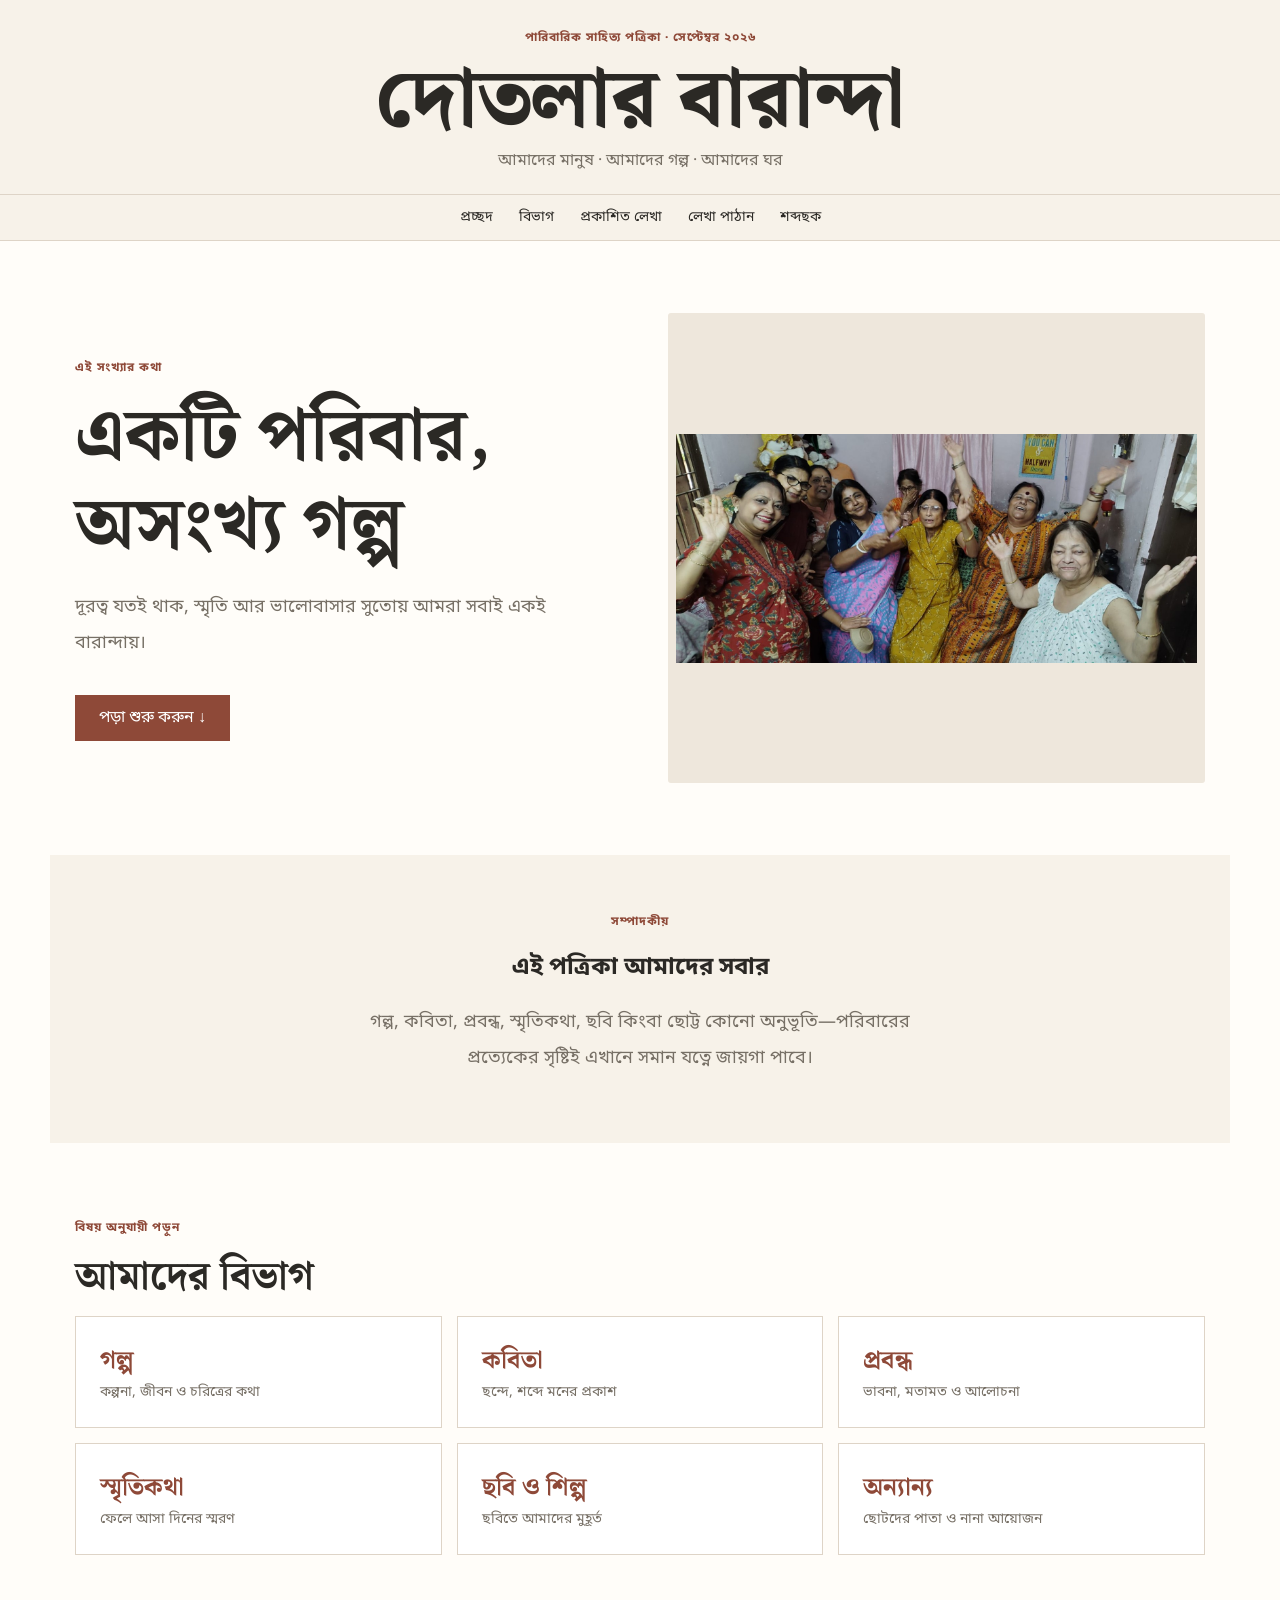
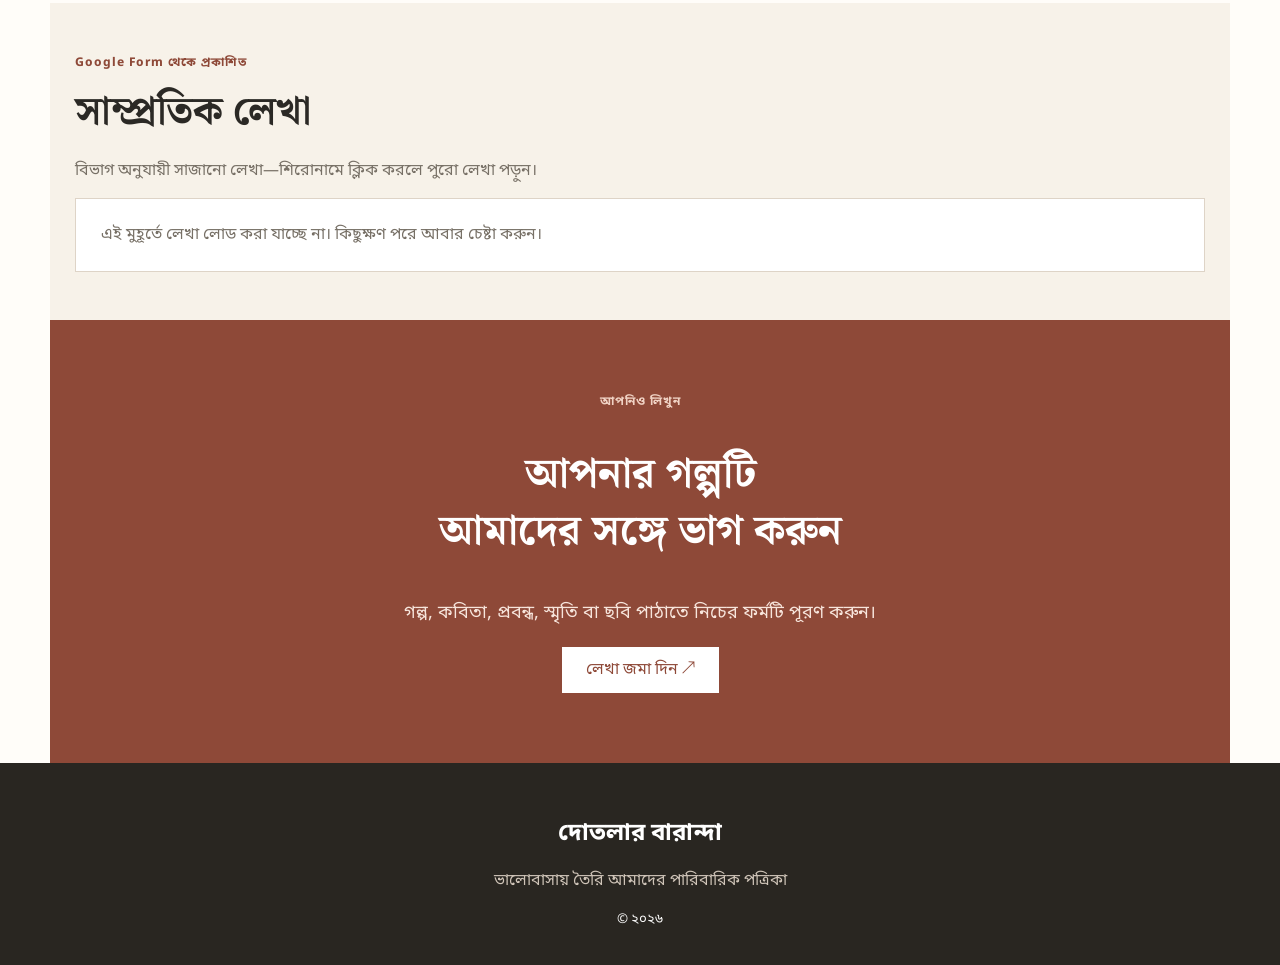
==== commit 9c39565b: "Update header issue title in index.html" ====
--- a/index.html
+++ b/index.html
@@ -1,5 +1,5 @@
 <!doctype html><html lang="bn"><head><meta charset="utf-8"><meta name="viewport" content="width=device-width,initial-scale=1"><title>দোতলার বারান্দা</title><link rel="stylesheet" href="style.css"></head><body>
-<header><div class="masthead"><div class="issue">পারিবারিক সাহিত্য ও স্মৃতি পত্রিকা · সেপ্টেম্বর ২০২৬</div><h1>দোতলার বারান্দা</h1><p>আমাদের মানুষ · আমাদের গল্প · আমাদের ঘর</p></div><nav><a href="#home">প্রচ্ছদ</a><a href="#categories">বিভাগ</a><a href="#posts">প্রকাশিত লেখা</a><a href="#submit">লেখা পাঠান</a><a href="word-puzzle.html">শব্দছক</a></nav></header>
+<header><div class="masthead"><div class="issue">পারিবারিক সাহিত্য পত্রিকা · সেপ্টেম্বর ২০২৬</div><h1>দোতলার বারান্দা</h1><p>আমাদের মানুষ · আমাদের গল্প · আমাদের ঘর</p></div><nav><a href="#home">প্রচ্ছদ</a><a href="#categories">বিভাগ</a><a href="#posts">প্রকাশিত লেখা</a><a href="#submit">লেখা পাঠান</a><a href="word-puzzle.html">শব্দছক</a></nav></header>
 <main id="home"><section class="hero"><div><span class="label">এই সংখ্যার কথা</span><h2>একটি পরিবার,<br>অসংখ্য গল্প</h2><p>দূরত্ব যতই থাক, স্মৃতি আর ভালোবাসার সুতোয় আমরা সবাই একই বারান্দায়।</p><a class="button" href="#posts">পড়া শুরু করুন ↓</a></div><img src="family-photo.jpg" alt="আমাদের পরিবার"></section>
 <section class="welcome"><span class="label">সম্পাদকীয়</span><h2>এই পত্রিকা আমাদের সবার</h2><p>গল্প, কবিতা, প্রবন্ধ, স্মৃতিকথা, ছবি কিংবা ছোট্ট কোনো অনুভূতি—পরিবারের প্রত্যেকের সৃষ্টিই এখানে সমান যত্নে জায়গা পাবে।</p></section>
 <section id="categories" class="section"><div class="section-title"><span class="label">বিষয় অনুযায়ী পড়ুন</span><h2>আমাদের বিভাগ</h2></div><div class="categories"><a href="article.html?category=গল্প"><b>গল্প</b><span>কল্পনা, জীবন ও চরিত্রের কথা</span></a><a href="article.html?category=কবিতা"><b>কবিতা</b><span>ছন্দে, শব্দে মনের প্রকাশ</span></a><a href="article.html?category=প্রবন্ধ"><b>প্রবন্ধ</b><span>ভাবনা, মতামত ও আলোচনা</span></a><a href="article.html?category=স্মৃতিকথা"><b>স্মৃতিকথা</b><span>ফেলে আসা দিনের স্মরণ</span></a><a href="gallery.html"><b>ছবি ও শিল্প</b><span>ছবিতে আমাদের মুহূর্ত</span></a><a href="article.html?category=অন্যান্য"><b>অন্যান্য</b><span>ছোটদের পাতা ও নানা আয়োজন</span></a></div></section>
--- a/style.css
+++ b/style.css
@@ -1,2 +1,6 @@
 @import url('https://fonts.googleapis.com/css2?family=Noto+Sans+Bengali:wght@400;500;600;700&family=Noto+Serif+Bengali:wght@500;600;700;800&display=swap');
-:root{--ink:#2b2925;--muted:#777066;--paper:#f7f2e9;--accent:#8e4938;--accent2:#c28b62;--line:#ded4c7;--white:#fffdf9}*{box-sizing:border-box}html{scroll-behavior:smooth}body{margin:0;background:var(--white);color:var(--ink);font-family:'Noto Sans Bengali',sans-serif}a{text-decoration:none;color:inherit}header{background:var(--paper);border-bottom:1px solid var(--line)}.masthead{text-align:center;padding:30px 18px 22px}.issue,.label{font-size:12px;letter-spacing:1px;color:var(--accent);font-weight:700}.masthead h1{font:800 clamp(42px,8vw,82px)/1.15 'Noto Serif Bengali',serif;margin:8px 0 2px}.masthead p{margin:0;color:var(--muted)}nav{display:flex;justify-content:center;gap:26px;flex-wrap:wrap;padding:13px;border-top:1px solid var(--line);font-size:14px}nav a:hover,.read-more,.back{color:var(--accent)}main{max-width:1180px;margin:auto}.hero{display:grid;grid-template-columns:1fr 1fr;gap:55px;align-items:center;padding:72px 25px}.hero h2{font:700 clamp(40px,6vw,74px)/1.2 'Noto Serif Bengali',serif;margin:15px 0}.hero p,.welcome p,.submit p{font-size:18px;line-height:2;color:var(--muted);max-width:560px}.hero img{width:100%;height:470px;object-fit:cover;border-radius:3px}.button{display:inline-block;background:var(--accent);color:white;padding:12px 24px;margin-top:16px}.welcome{text-align:center;background:var(--paper);padding:55px 25px;margin-bottom:25px}.welcome p{margin:12px auto}.section{padding:48px 25px}.section-title h1,.section-title h2{font:700 40px 'Noto Serif Bengali',serif;margin:7px 0}.section-title p{color:var(--muted)}.categories{display:grid;grid-template-columns:repeat(3,1fr);gap:15px}.categories a{background:white;border:1px solid var(--line);padding:24px}.categories a:hover{border-color:var(--accent)}.categories b{display:block;color:var(--accent);font:700 25px 'Noto Serif Bengali',serif}.categories span{font-size:14px;color:var(--muted)}.paper{max-width:none;background:var(--paper);padding-left:max(25px,calc((100% - 1130px)/2));padding-right:max(25px,calc((100% - 1130px)/2))}.category-block{margin:0 0 38px}.category-heading{display:flex;align-items:end;gap:18px;border-bottom:1px solid var(--line);padding-bottom:10px;margin-bottom:14px}.category-heading h3{font:700 28px 'Noto Serif Bengali',serif;margin:0}.category-heading a{margin-left:auto;color:var(--accent);font-size:14px}.posts{display:grid;gap:14px}.post{background:var(--white);border:1px solid var(--line);padding:22px 25px}.post-top{display:flex;justify-content:space-between}.meta{font-size:13px;color:var(--accent)}.date{font-size:12px;color:var(--muted)}.post h3{font:700 27px 'Noto Serif Bengali',serif;margin:5px 0}.post h3 a:hover{color:var(--accent)}.post small,.article-content small{color:var(--muted)}.post p{font-size:16px;line-height:1.95;white-space:pre-wrap;margin:12px 0}.read-more{font-size:14px;font-weight:700}.post-image{margin:18px 0 8px}.post-image img{display:block;max-width:100%;max-height:460px;object-fit:contain;border:1px solid var(--line)}.post-image figcaption{font-size:12px;margin-top:5px}.post-image.image-failed{padding:12px;background:#f3ece3}.submit{text-align:center;background:var(--accent);color:white;padding:70px 25px}.submit .label{color:#f0d2c4}.submit h2{font:700 42px/1.35 'Noto Serif Bengali',serif}.submit p{margin:auto;color:#f7e5dc}.button.light{background:white;color:var(--accent)}footer{text-align:center;background:#292621;color:white;padding:35px}footer p{color:#cfc4b8}.article-page{max-width:900px}.article-content{padding:25px 0 70px}.article-content h1{font:700 clamp(34px,6vw,58px)/1.3 'Noto Serif Bengali',serif;margin:10px 0}.article-content .body{font-size:19px;line-height:2.15;white-space:pre-wrap;margin-top:25px}.article-content .post-image img{max-height:650px}.empty{padding:25px;background:white;border:1px solid var(--line);color:var(--muted)}@media(max-width:700px){.hero{grid-template-columns:1fr;padding:42px 20px;gap:25px}.hero img{height:300px}.categories{grid-template-columns:1fr 1fr}.section{padding:38px 20px}.category-heading{align-items:center;gap:10px}.category-heading h3{font-size:24px}.post{padding:18px}.submit h2{font-size:32px}}@media(max-width:430px){.categories{grid-template-columns:1fr}nav{gap:15px}}
+:root{--ink:#2b2925;--muted:#777066;--paper:#f7f2e9;--accent:#8e4938;--accent2:#c28b62;--line:#ded4c7;--white:#fffdf9}*{box-sizing:border-box}html{scroll-behavior:smooth}body{margin:0;background:var(--white);color:var(--ink);font-family:'Noto Sans Bengali',sans-serif}a{text-decoration:none;color:inherit}header{background:var(--paper);border-bottom:1px solid var(--line)}.masthead{text-align:center;padding:30px 18px 22px}.issue,.label{font-size:12px;letter-spacing:1px;color:var(--accent);font-weight:700}.masthead h1{font:800 clamp(42px,8vw,82px)/1.15 'Noto Serif Bengali',serif;margin:8px 0 2px}.masthead p{margin:0;color:var(--muted)}nav{display:flex;justify-content:center;gap:26px;flex-wrap:wrap;padding:13px;border-top:1px solid var(--line);font-size:14px}nav a:hover,.read-more,.back{color:var(--accent)}main{max-width:1180px;margin:auto}.hero{display:grid;grid-template-columns:1fr 1fr;gap:55px;align-items:center;padding:72px 25px}.hero h2{font:700 clamp(40px,6vw,74px)/1.2 'Noto Serif Bengali',serif;margin:15px 0}.hero p,.welcome p,.submit p{font-size:18px;line-height:2;color:var(--muted);max-width:560px}.hero img{width:100%;height:470px;object-fit:contain;object-position:center;background:#eee7dc;border-radius:3px;padding:8px}.button{display:inline-block;background:var(--accent);color:white;padding:12px 24px;margin-top:16px}.welcome{text-align:center;background:var(--paper);padding:55px 25px;margin-bottom:25px}.welcome p{margin:12px auto}.section{padding:48px 25px}.section-title h1,.section-title h2{font:700 40px 'Noto Serif Bengali',serif;margin:7px 0}.section-title p{color:var(--muted)}.categories{display:grid;grid-template-columns:repeat(3,1fr);gap:15px}.categories a{background:white;border:1px solid var(--line);padding:24px}.categories a:hover{border-color:var(--accent)}.categories b{display:block;color:var(--accent);font:700 25px 'Noto Serif Bengali',serif}.categories span{font-size:14px;color:var(--muted)}.paper{max-width:none;background:var(--paper);padding-left:max(25px,calc((100% - 1130px)/2));padding-right:max(25px,calc((100% - 1130px)/2))}.category-block{margin:0 0 38px}.category-heading{display:flex;align-items:end;gap:18px;border-bottom:1px solid var(--line);padding-bottom:10px;margin-bottom:14px}.category-heading h3{font:700 28px 'Noto Serif Bengali',serif;margin:0}.category-heading a{margin-left:auto;color:var(--accent);font-size:14px}.posts{display:grid;gap:14px}.post{background:var(--white);border:1px solid var(--line);padding:22px 25px}.post-top{display:flex;justify-content:space-between}.meta{font-size:13px;color:var(--accent)}.date{font-size:12px;color:var(--muted)}.post h3{font:700 27px 'Noto Serif Bengali',serif;margin:5px 0}.post h3 a:hover{color:var(--accent)}.post small,.article-content small{color:var(--muted)}.post p{font-size:16px;line-height:1.95;white-space:pre-wrap;margin:12px 0}.read-more{font-size:14px;font-weight:700}.post-image{margin:18px 0 8px}.post-image img{display:block;max-width:100%;max-height:460px;object-fit:contain;border:1px solid var(--line)}.post-image figcaption{font-size:12px;margin-top:5px}.post-image.image-failed{padding:12px;background:#f3ece3}.submit{text-align:center;background:var(--accent);color:white;padding:70px 25px}.submit .label{color:#f0d2c4}.submit h2{font:700 42px/1.35 'Noto Serif Bengali',serif}.submit p{margin:auto;color:#f7e5dc}.button.light{background:white;color:var(--accent)}footer{text-align:center;background:#292621;color:white;padding:35px}footer p{color:#cfc4b8}.article-page{max-width:900px}.article-content{padding:25px 0 70px}.article-content h1{font:700 clamp(34px,6vw,58px)/1.3 'Noto Serif Bengali',serif;margin:10px 0}.article-content .body{font-size:19px;line-height:2.15;white-space:pre-wrap;margin-top:25px}.article-content .post-image img{max-height:650px}.empty{padding:25px;background:white;border:1px solid var(--line);color:var(--muted)}@media(max-width:700px){.hero{grid-template-columns:1fr;padding:42px 20px;gap:25px}.hero img{height:300px}.categories{grid-template-columns:1fr 1fr}.section{padding:38px 20px}.category-heading{align-items:center;gap:10px}.category-heading h3{font-size:24px}.post{padding:18px}.submit h2{font-size:32px}}@media(max-width:430px){.categories{grid-template-columns:1fr}nav{gap:15px}}
+
+/* Image sizing fixes */
+.gallery-grid{display:grid;grid-template-columns:repeat(auto-fit,minmax(220px,1fr));gap:22px;align-items:start}.gallery-grid img{display:block;width:100%;height:280px;object-fit:contain;object-position:center;background:var(--paper);border:1px solid var(--line);padding:10px;border-radius:4px}.gallery-grid img:hover{transform:scale(1.01)}
+@media(max-width:700px){.hero img{height:auto;max-height:420px}.gallery-grid{grid-template-columns:1fr}.gallery-grid img{height:auto;max-height:420px}}
